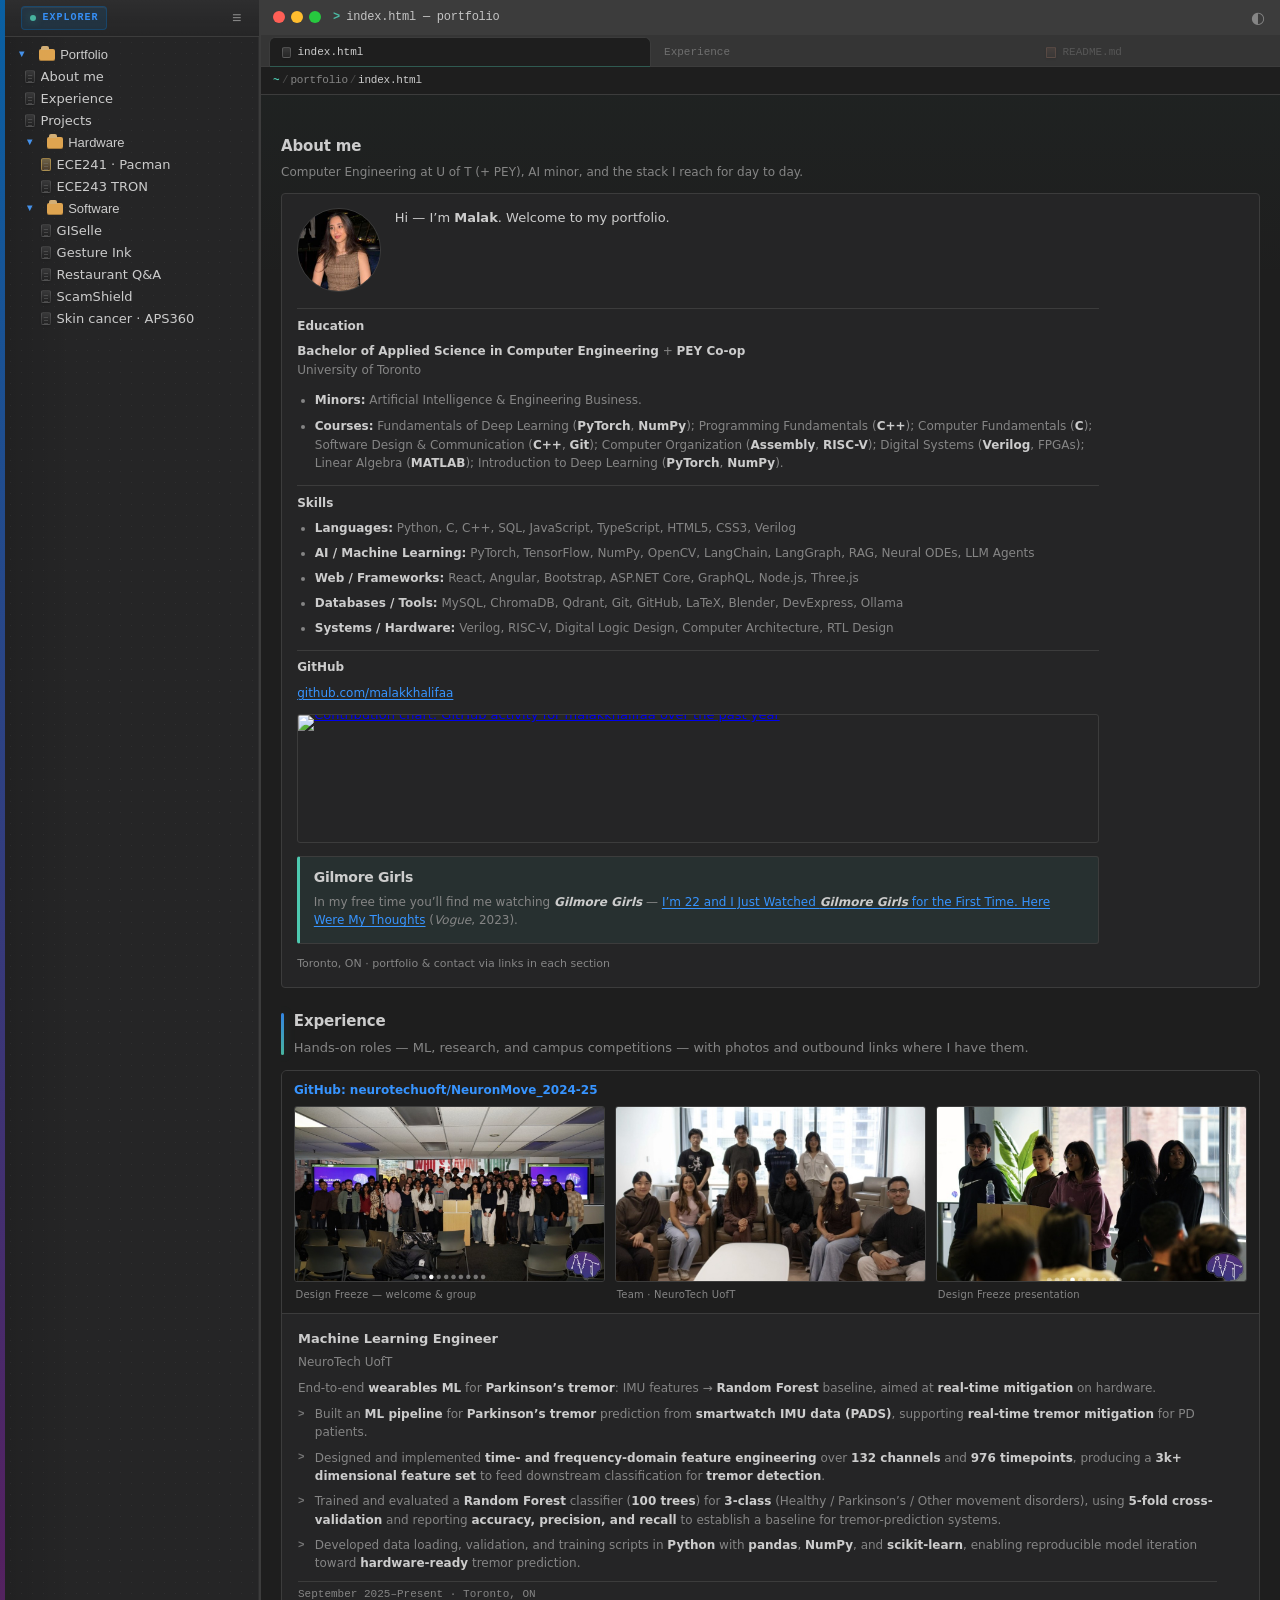
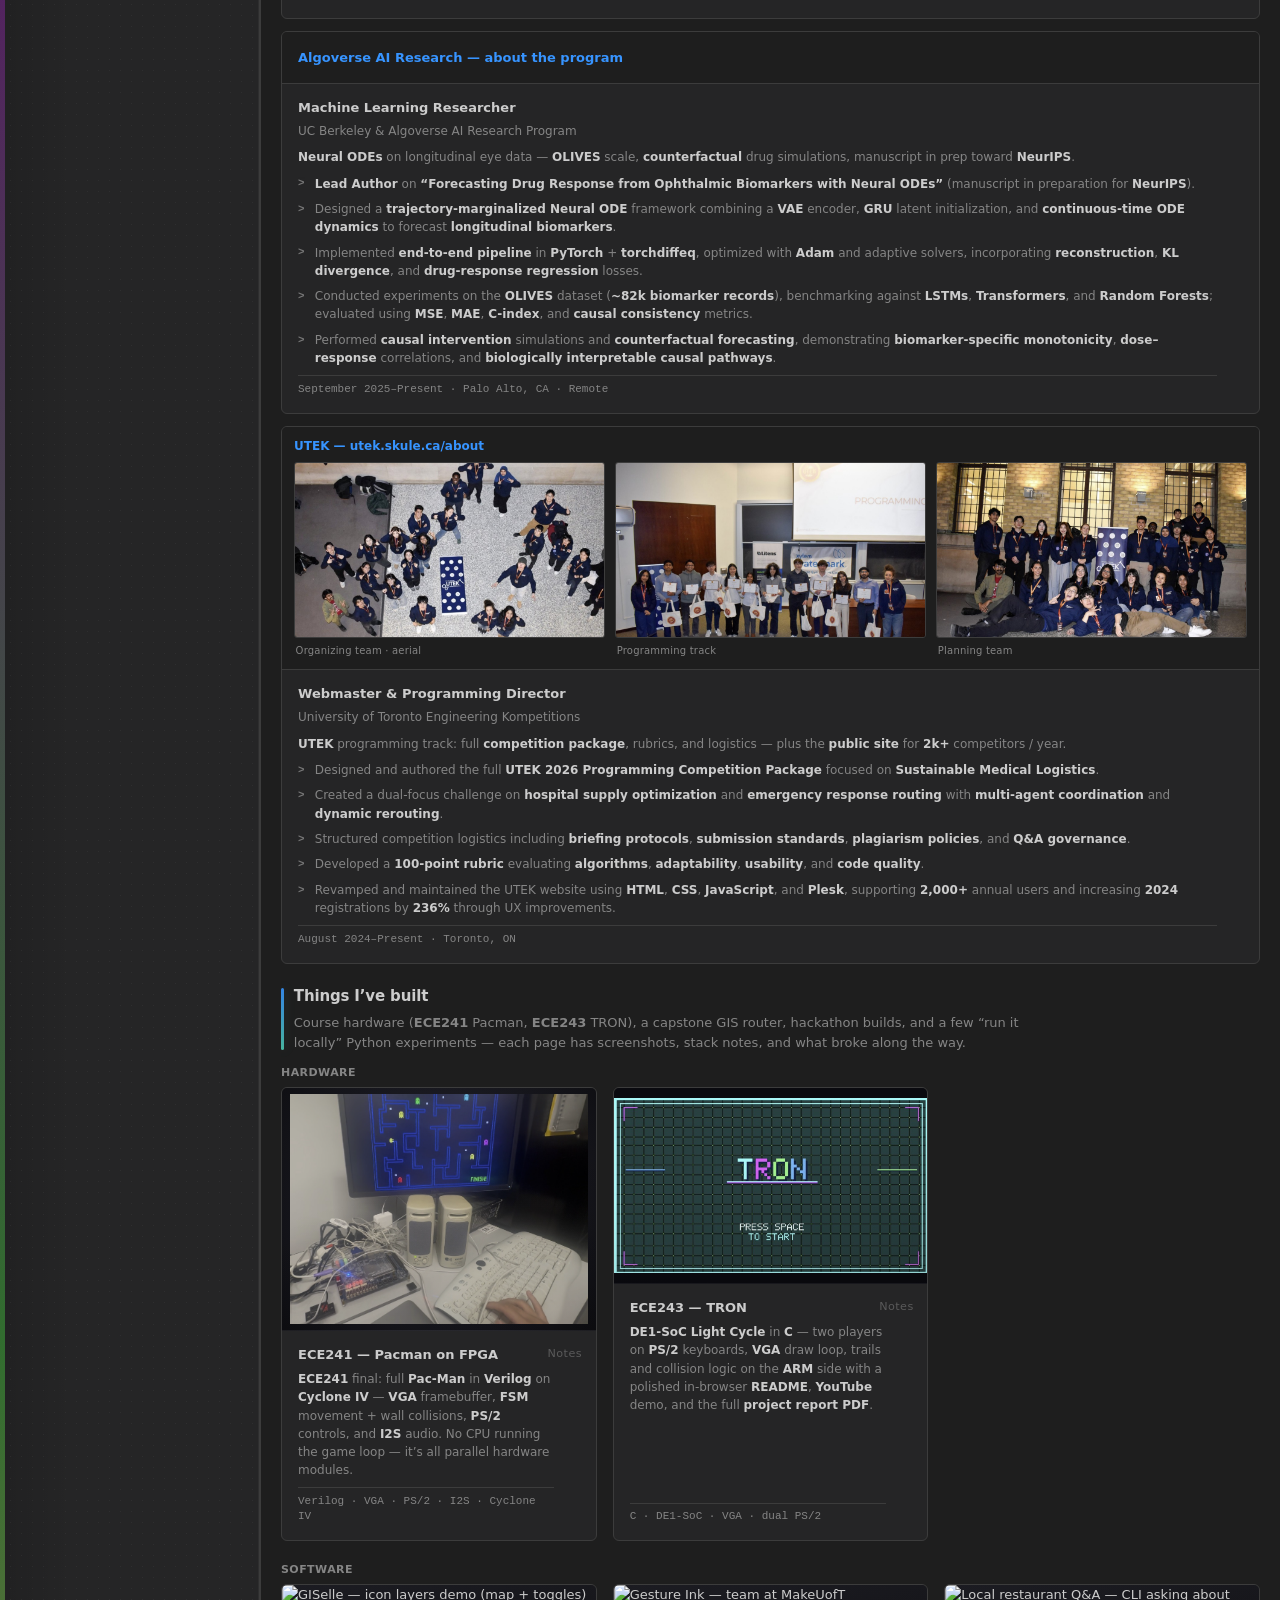
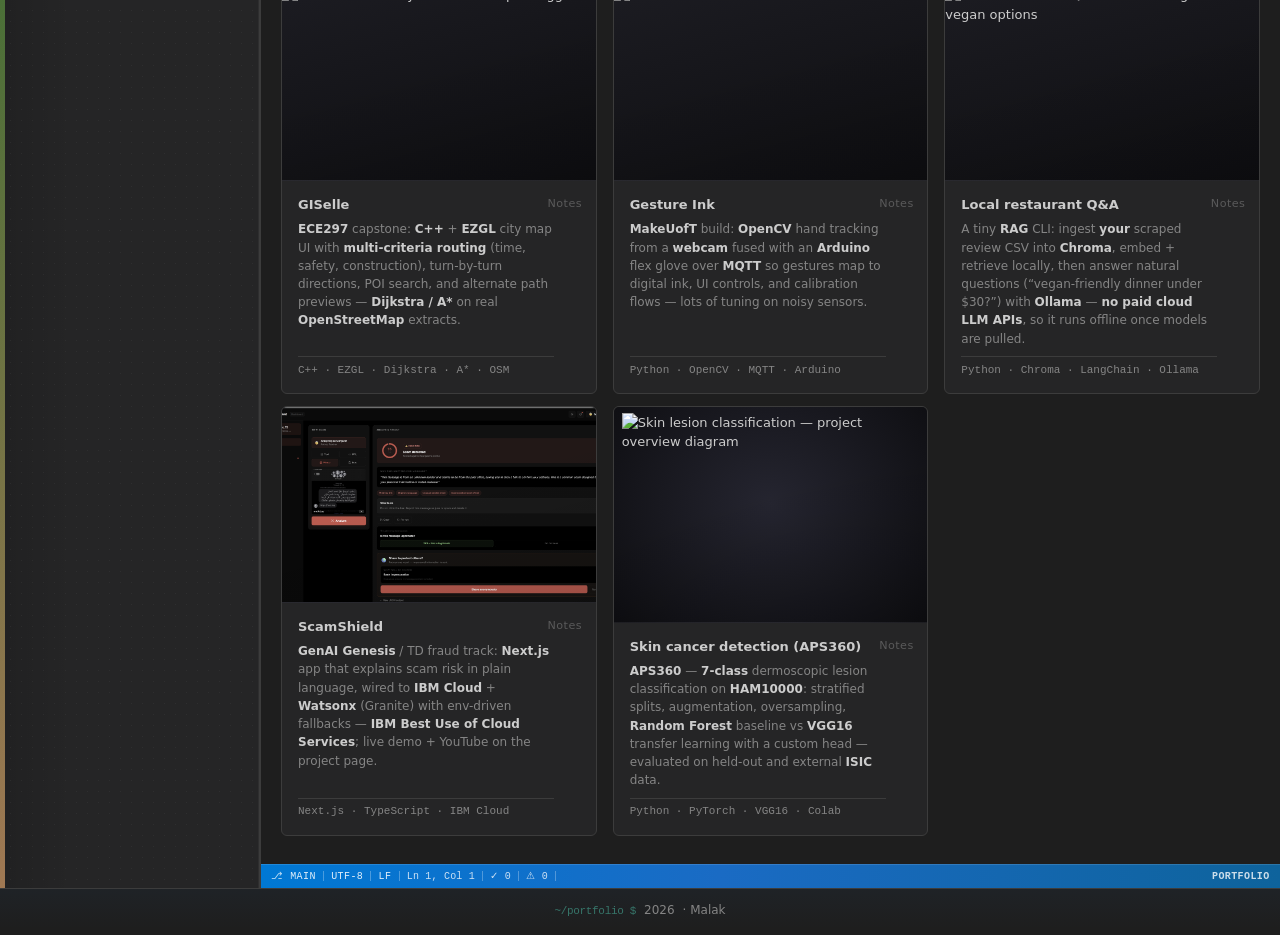
==== index.html @ 90d62680 "done" ====
<!DOCTYPE html>
<html lang="en">
<head>
  <meta charset="UTF-8" />
  <meta name="viewport" content="width=device-width, initial-scale=1.0, viewport-fit=cover" />
  <meta name="theme-color" content="#1e1e1e" media="(prefers-color-scheme: dark)" />
  <meta name="theme-color" content="#ffffff" media="(prefers-color-scheme: light)" />
  <title>Malak — Portfolio</title>
  <link rel="stylesheet" href="styles.css" />
</head>
<body>
  <canvas id="webgl-overlay" class="webgl-overlay" width="300" height="150" aria-hidden="true"></canvas>
  <div class="vscode-layout">
    <button type="button" class="vscode-scrim" id="vscode-scrim" aria-label="Close explorer" tabindex="-1"></button>
    <aside class="vscode-sidebar vscode-sidebar-cozy" aria-label="Explorer">
      <div class="vscode-sidebar-header">
        <span class="explorer-badge" title="Your file tree">
          <span class="explorer-badge-glow" aria-hidden="true"></span>
          <span class="explorer-badge-text">Explorer</span>
        </span>
        <button type="button" class="vscode-sidebar-toggle" id="sidebar-toggle" aria-label="Toggle sidebar">≡</button>
      </div>
      <nav class="vscode-tree">
        <div class="vscode-tree-root">
          <button type="button" class="vscode-tree-folder is-open" aria-expanded="true">
            <span class="vscode-tree-chevron">▼</span>
            <span class="vscode-tree-icon vscode-tree-icon-root" aria-hidden="true"></span>
            <span class="vscode-tree-label">Portfolio</span>
          </button>
          <div class="vscode-tree-children">
            <a href="#about" class="vscode-tree-item" data-section="about"><span class="vscode-tree-icon vscode-tree-icon-file" aria-hidden="true"></span><span class="vscode-tree-label">About me</span></a>
            <a href="#experience" class="vscode-tree-item" data-section="experience"><span class="vscode-tree-icon vscode-tree-icon-file" aria-hidden="true"></span><span class="vscode-tree-label">Experience</span></a>
            <a href="#projects" class="vscode-tree-item" data-section="projects"><span class="vscode-tree-icon vscode-tree-icon-file" aria-hidden="true"></span><span class="vscode-tree-label">Projects</span></a>
            <button type="button" class="vscode-tree-folder is-open" aria-expanded="true">
              <span class="vscode-tree-chevron">▼</span>
              <span class="vscode-tree-icon vscode-tree-icon-root" aria-hidden="true"></span>
              <span class="vscode-tree-label">Hardware</span>
            </button>
            <div class="vscode-tree-children">
              <a href="project-pacman-fpga.html" class="vscode-tree-item vscode-tree-item-nested"><span class="vscode-tree-icon vscode-tree-icon-file vscode-tree-icon-file--fun" aria-hidden="true"></span><span class="vscode-tree-label">ECE241 · Pacman</span></a>
              <a href="project-ece243-tron.html" class="vscode-tree-item vscode-tree-item-nested"><span class="vscode-tree-icon vscode-tree-icon-file" aria-hidden="true"></span><span class="vscode-tree-label">ECE243 TRON</span></a>
            </div>
            <button type="button" class="vscode-tree-folder is-open" aria-expanded="true">
              <span class="vscode-tree-chevron">▼</span>
              <span class="vscode-tree-icon vscode-tree-icon-root" aria-hidden="true"></span>
              <span class="vscode-tree-label">Software</span>
            </button>
            <div class="vscode-tree-children">
              <a href="project-giselle.html" class="vscode-tree-item vscode-tree-item-nested"><span class="vscode-tree-icon vscode-tree-icon-file" aria-hidden="true"></span><span class="vscode-tree-label">GISelle</span></a>
              <a href="project-gestureink.html" class="vscode-tree-item vscode-tree-item-nested"><span class="vscode-tree-icon vscode-tree-icon-file" aria-hidden="true"></span><span class="vscode-tree-label">Gesture Ink</span></a>
              <a href="project-restaurant-local-qa.html" class="vscode-tree-item vscode-tree-item-nested"><span class="vscode-tree-icon vscode-tree-icon-file" aria-hidden="true"></span><span class="vscode-tree-label">Restaurant Q&amp;A</span></a>
              <a href="project-scamshield.html" class="vscode-tree-item vscode-tree-item-nested"><span class="vscode-tree-icon vscode-tree-icon-file" aria-hidden="true"></span><span class="vscode-tree-label">ScamShield</span></a>
              <a href="project-skincancer-aps360.html" class="vscode-tree-item vscode-tree-item-nested"><span class="vscode-tree-icon vscode-tree-icon-file" aria-hidden="true"></span><span class="vscode-tree-label">Skin cancer · APS360</span></a>
            </div>
          </div>
        </div>
      </nav>
    </aside>
    <div class="vscode-main">
      <div class="terminal-window" id="terminal-window">
        <header class="term-titlebar">
          <div class="term-dots"><span class="dot close"></span><span class="dot min"></span><span class="dot max"></span></div>
          <button type="button" class="term-explorer-toggle" id="explorer-toggle-mobile" aria-label="Open Explorer">≡</button>
          <span class="term-title">index.html — portfolio</span>
          <button type="button" class="term-theme-toggle" id="theme-toggle" aria-label="Toggle theme"><span class="icon-dark">◐</span><span class="icon-light">☀</span></button>
        </header>
        <div class="term-tabs" aria-hidden="true">
          <span class="term-tab term-tab--active"><span class="term-tab-icon" aria-hidden="true"></span>index.html</span>
          <span class="term-tab term-tab--preview">Experience</span>
          <span class="term-tab term-tab--ghost"><span class="term-tab-icon term-tab-icon--md" aria-hidden="true"></span>README.md</span>
        </div>
        <nav class="term-breadcrumb" aria-label="Path" aria-hidden="true">
          <span class="term-breadcrumb-prompt" aria-hidden="true">~</span>
          <span class="term-breadcrumb-sep" aria-hidden="true">/</span>
          <span class="term-breadcrumb-part">portfolio</span>
          <span class="term-breadcrumb-sep" aria-hidden="true">/</span>
          <span class="term-breadcrumb-part term-breadcrumb-part--file">index.html</span>
        </nav>
        <main class="term-body">
          <div class="term-content term-content--projects-only">
            <section class="term-section-start about-section projects-section--solo" id="about" aria-labelledby="about-heading">
              <header class="projects-header">
                <h2 class="term-h2 term-h2-projects" id="about-heading">About me</h2>
                <p class="projects-lede">Computer Engineering at U of T (+ PEY), AI minor, and the stack I reach for day to day.</p>
              </header>
              <div class="term-output-section term-output-projects term-output-projects-bare">
                <article class="about-panel" aria-label="About Malak">
                  <div class="about-panel__body">
                    <div class="about-panel__intro">
                      <img
                        src="images/github-profile.png"
                        alt="Malak"
                        class="about-panel__photo"
                        width="128"
                        height="128"
                        loading="lazy"
                        decoding="async"
                      />
                      <p class="about-panel__lead">
                        Hi — I’m <strong>Malak</strong>. Welcome to my portfolio.
                      </p>
                    </div>

                    <div class="about-panel__block">
                      <h3 class="about-panel__heading">Education</h3>
                      <p class="about-panel__prose">
                        <strong>Bachelor of Applied Science in Computer Engineering</strong> + <strong>PEY Co-op</strong><br />
                        University of Toronto
                      </p>
                      <ul class="about-panel__list">
                        <li><strong>Minors:</strong> Artificial Intelligence &amp; Engineering Business.</li>
                        <li>
                          <strong>Courses:</strong> Fundamentals of Deep Learning (<strong>PyTorch</strong>, <strong>NumPy</strong>); Programming Fundamentals (<strong>C++</strong>); Computer Fundamentals (<strong>C</strong>); Software Design &amp; Communication (<strong>C++</strong>, <strong>Git</strong>); Computer Organization (<strong>Assembly</strong>, <strong>RISC-V</strong>); Digital Systems (<strong>Verilog</strong>, FPGAs); Linear Algebra (<strong>MATLAB</strong>); Introduction to Deep Learning (<strong>PyTorch</strong>, <strong>NumPy</strong>).
                        </li>
                      </ul>
                    </div>

                    <div class="about-panel__block">
                      <h3 class="about-panel__heading">Skills</h3>
                      <ul class="about-panel__list about-panel__list--skills">
                        <li><strong>Languages:</strong> Python, C, C++, SQL, JavaScript, TypeScript, HTML5, CSS3, Verilog</li>
                        <li><strong>AI / Machine Learning:</strong> PyTorch, TensorFlow, NumPy, OpenCV, LangChain, LangGraph, RAG, Neural ODEs, LLM Agents</li>
                        <li><strong>Web / Frameworks:</strong> React, Angular, Bootstrap, ASP.NET Core, GraphQL, Node.js, Three.js</li>
                        <li><strong>Databases / Tools:</strong> MySQL, ChromaDB, Qdrant, Git, GitHub, LaTeX, Blender, DevExpress, Ollama</li>
                        <li><strong>Systems / Hardware:</strong> Verilog, RISC-V, Digital Logic Design, Computer Architecture, RTL Design</li>
                      </ul>
                    </div>

                    <div class="about-panel__block about-panel__block--github" id="github">
                      <h3 class="about-panel__heading">GitHub</h3>
                      <p class="about-panel__prose">
                        <a
                          href="https://github.com/malakkhalifaa"
                          class="about-panel__text-link"
                          target="_blank"
                          rel="noopener noreferrer"
                          >github.com/malakkhalifaa</a>
                      </p>
                      <a
                        href="https://github.com/malakkhalifaa"
                        class="about-panel__github-chart-wrap"
                        target="_blank"
                        rel="noopener noreferrer"
                        aria-label="Open Malak’s GitHub profile (contribution chart)"
                      >
                        <img
                          src="https://ghchart.rshah.org/malakkhalifaa"
                          alt="Contribution chart: GitHub activity for malakkhalifaa over the past year"
                          class="about-panel__github-chart"
                          width="1012"
                          height="160"
                          loading="lazy"
                          decoding="async"
                        />
                      </a>
                    </div>

                    <div class="about-panel__gilmore">
                      <p class="about-panel__gilmore-title">Gilmore Girls</p>
                      <p class="about-panel__prose about-panel__prose--gilmore">
                        In my free time you’ll find me watching <cite>Gilmore Girls</cite> —
                        <a
                          href="https://www.vogue.com/article/22-and-just-watched-gilmore-girls-for-the-first-time"
                          class="about-panel__text-link about-panel__text-link--gilmore"
                          target="_blank"
                          rel="noopener noreferrer"
                          >I’m 22 and I Just Watched <cite>Gilmore Girls</cite> for the First Time. Here Were My Thoughts</a>
                        (<em>Vogue</em>, 2023).
                      </p>
                    </div>

                    <p class="about-panel__meta">Toronto, ON · portfolio &amp; contact via links in each section</p>
                  </div>
                </article>
              </div>
            </section>
            <section class="term-section-start experience-section projects-section--solo" id="experience" aria-labelledby="experience-heading">
              <header class="projects-header">
                <h2 class="term-h2 term-h2-projects" id="experience-heading">Experience</h2>
                <p class="projects-lede">Hands-on roles — ML, research, and campus competitions — with photos and outbound links where I have them.</p>
              </header>
              <div class="term-output-section term-output-projects term-output-projects-bare">
                <div class="experience-stack">
                <article class="experience-card">
                  <div class="experience-card__hero">
                    <a href="https://github.com/neurotechuoft/NeuronMove_2024-25" class="experience-media__about experience-media__about--in-hero" target="_blank" rel="noopener noreferrer">GitHub: neurotechuoft/NeuronMove_2024-25</a>
                    <div class="experience-media__grid experience-media__grid--strip">
                      <figure class="experience-media__fig">
                        <img
                          src="images/neurotech/design-freeze-welcome.png"
                          alt="NeuroTech UofT Design Freeze — group in the presentation room with welcome slides on the screens"
                          width="1600"
                          height="900"
                          loading="lazy"
                          decoding="async"
                        />
                        <figcaption>Design Freeze — welcome &amp; group</figcaption>
                      </figure>
                      <figure class="experience-media__fig">
                        <img
                          src="images/neurotech/team.png"
                          alt="NeuroTech UofT team — group photo in a bright lounge with city windows"
                          width="1200"
                          height="800"
                          loading="lazy"
                          decoding="async"
                        />
                        <figcaption>Team · NeuroTech UofT</figcaption>
                      </figure>
                      <figure class="experience-media__fig">
                        <img
                          src="images/neurotech/design-freeze.png"
                          alt="NeuroTech UofT — Design Freeze presentation at the podium"
                          width="1200"
                          height="800"
                          loading="lazy"
                          decoding="async"
                        />
                        <figcaption>Design Freeze presentation</figcaption>
                      </figure>
                    </div>
                  </div>
                  <div class="experience-card-body">
                    <h3 class="experience-card__role">Machine Learning Engineer</h3>
                    <p class="experience-card__org">NeuroTech UofT</p>
                    <p class="experience-card__gist">End-to-end <strong>wearables ML</strong> for <strong>Parkinson’s tremor</strong>: IMU features → <strong>Random Forest</strong> baseline, aimed at <strong>real-time mitigation</strong> on hardware.</p>
                  <ul class="experience-bullets">
                    <li>Built an <strong>ML pipeline</strong> for <strong>Parkinson’s tremor</strong> prediction from <strong>smartwatch IMU data (PADS)</strong>, supporting <strong>real-time tremor mitigation</strong> for PD patients.</li>
                    <li>Designed and implemented <strong>time- and frequency-domain feature engineering</strong> over <strong>132 channels</strong> and <strong>976 timepoints</strong>, producing a <strong>3k+ dimensional feature set</strong> to feed downstream classification for <strong>tremor detection</strong>.</li>
                    <li>Trained and evaluated a <strong>Random Forest</strong> classifier (<strong>100 trees</strong>) for <strong>3-class</strong> (Healthy / Parkinson’s / Other movement disorders), using <strong>5-fold cross-validation</strong> and reporting <strong>accuracy, precision, and recall</strong> to establish a baseline for tremor-prediction systems.</li>
                    <li>Developed data loading, validation, and training scripts in <strong>Python</strong> with <strong>pandas</strong>, <strong>NumPy</strong>, and <strong>scikit-learn</strong>, enabling reproducible model iteration toward <strong>hardware-ready</strong> tremor prediction.</li>
                  </ul>
                    <p class="experience-card__footnote"><span>September 2025–Present</span> · <span>Toronto, ON</span></p>
                  </div>
                </article>
                <article class="experience-card">
                  <div class="experience-card__hero experience-card__hero--link">
                    <a href="https://algoverseairesearch.org/about" class="experience-media__about experience-media__about--block" target="_blank" rel="noopener noreferrer">Algoverse AI Research — about the program</a>
                  </div>
                  <div class="experience-card-body">
                    <h3 class="experience-card__role">Machine Learning Researcher</h3>
                    <p class="experience-card__org">UC Berkeley &amp; Algoverse AI Research Program</p>
                    <p class="experience-card__gist"><strong>Neural ODEs</strong> on longitudinal eye data — <strong>OLIVES</strong> scale, <strong>counterfactual</strong> drug simulations, manuscript in prep toward <strong>NeurIPS</strong>.</p>
                  <ul class="experience-bullets">
                    <li><strong>Lead Author</strong> on <strong>“Forecasting Drug Response from Ophthalmic Biomarkers with Neural ODEs”</strong> (manuscript in preparation for <strong>NeurIPS</strong>).</li>
                    <li>Designed a <strong>trajectory-marginalized Neural ODE</strong> framework combining a <strong>VAE</strong> encoder, <strong>GRU</strong> latent initialization, and <strong>continuous-time ODE dynamics</strong> to forecast <strong>longitudinal biomarkers</strong>.</li>
                    <li>Implemented <strong>end-to-end pipeline</strong> in <strong>PyTorch</strong> + <strong>torchdiffeq</strong>, optimized with <strong>Adam</strong> and adaptive solvers, incorporating <strong>reconstruction</strong>, <strong>KL divergence</strong>, and <strong>drug-response regression</strong> losses.</li>
                    <li>Conducted experiments on the <strong>OLIVES</strong> dataset (<strong>~82k biomarker records</strong>), benchmarking against <strong>LSTMs</strong>, <strong>Transformers</strong>, and <strong>Random Forests</strong>; evaluated using <strong>MSE</strong>, <strong>MAE</strong>, <strong>C-index</strong>, and <strong>causal consistency</strong> metrics.</li>
                    <li>Performed <strong>causal intervention</strong> simulations and <strong>counterfactual forecasting</strong>, demonstrating <strong>biomarker-specific monotonicity</strong>, <strong>dose–response</strong> correlations, and <strong>biologically interpretable causal pathways</strong>.</li>
                  </ul>
                    <p class="experience-card__footnote"><span>September 2025–Present</span> · <span>Palo Alto, CA · Remote</span></p>
                  </div>
                </article>
                <article class="experience-card">
                  <div class="experience-card__hero">
                    <a href="https://utek.skule.ca/about.html" class="experience-media__about experience-media__about--in-hero" target="_blank" rel="noopener noreferrer">UTEK — utek.skule.ca/about</a>
                    <div class="experience-media__grid experience-media__grid--strip">
                      <figure class="experience-media__fig">
                        <img
                          src="images/utek/team-aerial.png"
                          alt="UTEK organizing team — bird’s-eye view around the University of Toronto UTEK Engineering Kompetitions banner"
                          width="1200"
                          height="900"
                          loading="lazy"
                          decoding="async"
                        />
                        <figcaption>Organizing team · aerial</figcaption>
                      </figure>
                      <figure class="experience-media__fig">
                        <img
                          src="images/utek/programming-awards.png"
                          alt="UTEK programming competition — participants with certificates; slide reads PROGRAMMING"
                          width="960"
                          height="540"
                          loading="lazy"
                          decoding="async"
                        />
                        <figcaption>Programming track</figcaption>
                      </figure>
                      <figure class="experience-media__fig">
                        <img
                          src="images/utek/planning-team.png"
                          alt="UTEK planning team with banner — University of Toronto Engineering Kompetitions"
                          width="960"
                          height="540"
                          loading="lazy"
                          decoding="async"
                        />
                        <figcaption>Planning team</figcaption>
                      </figure>
                    </div>
                  </div>
                  <div class="experience-card-body">
                    <h3 class="experience-card__role">Webmaster &amp; Programming Director</h3>
                    <p class="experience-card__org">University of Toronto Engineering Kompetitions</p>
                    <p class="experience-card__gist"><strong>UTEK</strong> programming track: full <strong>competition package</strong>, rubrics, and logistics — plus the <strong>public site</strong> for <strong>2k+</strong> competitors / year.</p>
                  <ul class="experience-bullets">
                    <li>Designed and authored the full <strong>UTEK 2026 Programming Competition Package</strong> focused on <strong>Sustainable Medical Logistics</strong>.</li>
                    <li>Created a dual-focus challenge on <strong>hospital supply optimization</strong> and <strong>emergency response routing</strong> with <strong>multi-agent coordination</strong> and <strong>dynamic rerouting</strong>.</li>
                    <li>Structured competition logistics including <strong>briefing protocols</strong>, <strong>submission standards</strong>, <strong>plagiarism policies</strong>, and <strong>Q&amp;A governance</strong>.</li>
                    <li>Developed a <strong>100-point rubric</strong> evaluating <strong>algorithms</strong>, <strong>adaptability</strong>, <strong>usability</strong>, and <strong>code quality</strong>.</li>
                    <li>Revamped and maintained the UTEK website using <strong>HTML</strong>, <strong>CSS</strong>, <strong>JavaScript</strong>, and <strong>Plesk</strong>, supporting <strong>2,000+</strong> annual users and increasing <strong>2024</strong> registrations by <strong>236%</strong> through UX improvements.</li>
                  </ul>
                    <p class="experience-card__footnote"><span>August 2024–Present</span> · <span>Toronto, ON</span></p>
                  </div>
                </article>
                </div>
              </div>
            </section>
            <section class="term-section-start projects-section projects-section--solo" id="projects">
              <header class="projects-header">
                <h2 class="term-h2 term-h2-projects">Things I’ve built</h2>
                <p class="projects-lede">Course hardware (<strong>ECE241</strong> Pacman, <strong>ECE243</strong> TRON), a capstone GIS router, hackathon builds, and a few “run it locally” Python experiments — each page has screenshots, stack notes, and what broke along the way.</p>
              </header>
              <div class="term-output-section term-output-projects term-output-projects-bare">
                <div class="project-category" id="hardware-projects">
                  <h3 class="project-category-title">Hardware</h3>
                  <div class="project-grid">
                    <a href="project-pacman-fpga.html" class="project-card">
                      <div class="project-card-thumb project-card-thumb--diagram">
                        <img src="images/pacman-fpga/hardware-arch.png" alt="Pacman FPGA hardware diagram preview" width="400" height="225" loading="lazy" decoding="async" />
                      </div>
                      <div class="project-card-body">
                        <strong class="project-card-title">ECE241 — Pacman on FPGA</strong>
                        <p class="project-card-desc"><strong>ECE241</strong> final: full <strong>Pac-Man</strong> in <strong>Verilog</strong> on <strong>Cyclone IV</strong> — <strong>VGA</strong> framebuffer, <strong>FSM</strong> movement + wall collisions, <strong>PS/2</strong> controls, and <strong>I2S</strong> audio. No CPU running the game loop — it’s all parallel hardware modules.</p>
                        <span class="project-card-link-hint">Notes</span>
                        <p class="project-card-meta">Verilog · VGA · PS/2 · I2S · Cyclone IV</p>
                      </div>
                    </a>
                    <a href="project-ece243-tron.html" class="project-card">
                      <div class="project-card-thumb project-card-thumb--tron-title">
                        <img
                          src="images/ece243-tron/tron-title-screen.png"
                          alt="Tron title screen — PRESS SPACE TO START"
                          width="400"
                          height="250"
                          loading="lazy"
                          decoding="async"
                        />
                      </div>
                      <div class="project-card-body">
                        <strong class="project-card-title">ECE243 — TRON</strong>
                        <p class="project-card-desc"><strong>DE1-SoC</strong> <strong>Light Cycle</strong> in <strong>C</strong> — two players on <strong>PS/2</strong> keyboards, <strong>VGA</strong> draw loop, trails and collision logic on the <strong>ARM</strong> side with a polished in-browser <strong>README</strong>, <strong>YouTube</strong> demo, and the full <strong>project report PDF</strong>.</p>
                        <span class="project-card-link-hint">Notes</span>
                        <p class="project-card-meta">C · DE1-SoC · VGA · dual PS/2</p>
                      </div>
                    </a>
                  </div>
                </div>
                <div class="project-category" id="software-projects">
                  <h3 class="project-category-title">Software</h3>
                  <div class="project-grid">
                    <a href="project-giselle.html" class="project-card">
                      <div class="project-card-thumb project-card-thumb--giselle-icons">
                        <img src="https://github.com/user-attachments/assets/657905b9-fd1b-4382-acfc-73becb07c3f2" alt="GISelle — icon layers demo (map + toggles)" width="400" height="225" loading="lazy" decoding="async" />
                      </div>
                      <div class="project-card-body">
                        <strong class="project-card-title">GISelle</strong>
                        <p class="project-card-desc"><strong>ECE297</strong> capstone: <strong>C++</strong> + <strong>EZGL</strong> city map UI with <strong>multi-criteria routing</strong> (time, safety, construction), turn-by-turn directions, POI search, and alternate path previews — <strong>Dijkstra / A*</strong> on real <strong>OpenStreetMap</strong> extracts.</p>
                        <span class="project-card-link-hint">Notes</span>
                        <p class="project-card-meta">C++ · EZGL · Dijkstra · A* · OSM</p>
                      </div>
                    </a>
                    <a href="project-gestureink.html" class="project-card">
                      <div class="project-card-thumb">
                        <img src="https://github.com/user-attachments/assets/cd8db60f-47e6-4059-8a00-c65dbf8d277c" alt="Gesture Ink — team at MakeUofT" width="400" height="225" loading="lazy" decoding="async" />
                      </div>
                      <div class="project-card-body">
                        <strong class="project-card-title">Gesture Ink</strong>
                        <p class="project-card-desc"><strong>MakeUofT</strong> build: <strong>OpenCV</strong> hand tracking from a <strong>webcam</strong> fused with an <strong>Arduino</strong> flex glove over <strong>MQTT</strong> so gestures map to digital ink, UI controls, and calibration flows — lots of tuning on noisy sensors.</p>
                        <span class="project-card-link-hint">Notes</span>
                        <p class="project-card-meta">Python · OpenCV · MQTT · Arduino</p>
                      </div>
                    </a>
                    <a href="project-restaurant-local-qa.html" class="project-card">
                      <div class="project-card-thumb">
                        <img
                          src="https://github.com/user-attachments/assets/56ee28a6-a38c-4339-b77e-2a9d2bcba898"
                          alt="Local restaurant Q&amp;A — CLI asking about vegan options"
                          width="400"
                          height="225"
                          loading="lazy"
                          decoding="async"
                        />
                      </div>
                      <div class="project-card-body">
                        <strong class="project-card-title">Local restaurant Q&amp;A</strong>
                        <p class="project-card-desc">A tiny <strong>RAG</strong> CLI: ingest <strong>your</strong> scraped review CSV into <strong>Chroma</strong>, embed + retrieve locally, then answer natural questions (“vegan-friendly dinner under $30?”) with <strong>Ollama</strong> — <strong>no paid cloud LLM APIs</strong>, so it runs offline once models are pulled.</p>
                        <span class="project-card-link-hint">Notes</span>
                        <p class="project-card-meta">Python · Chroma · LangChain · Ollama</p>
                      </div>
                    </a>
                    <a href="project-scamshield.html" class="project-card">
                      <div class="project-card-thumb">
                        <img src="images/scamshield/dashboard.png" alt="ScamShield dashboard preview" width="400" height="225" loading="lazy" decoding="async" />
                      </div>
                      <div class="project-card-body">
                        <strong class="project-card-title">ScamShield</strong>
                        <p class="project-card-desc"><strong>GenAI Genesis</strong> / TD fraud track: <strong>Next.js</strong> app that explains scam risk in plain language, wired to <strong>IBM Cloud</strong> + <strong>Watsonx</strong> (Granite) with env-driven fallbacks — <strong>IBM Best Use of Cloud Services</strong>; live demo + YouTube on the project page.</p>
                        <span class="project-card-link-hint">Notes</span>
                        <p class="project-card-meta">Next.js · TypeScript · IBM Cloud</p>
                      </div>
                    </a>
                    <a href="project-skincancer-aps360.html" class="project-card">
                      <div class="project-card-thumb project-card-thumb--diagram">
                        <img
                          src="https://github.com/user-attachments/assets/d9ad09a7-77a2-4d22-9c0b-d0c15d763226"
                          alt="Skin lesion classification — project overview diagram"
                          width="800"
                          height="450"
                          loading="lazy"
                          decoding="async"
                        />
                      </div>
                      <div class="project-card-body">
                        <strong class="project-card-title">Skin cancer detection (APS360)</strong>
                        <p class="project-card-desc"><strong>APS360</strong> — <strong>7-class</strong> dermoscopic lesion classification on <strong>HAM10000</strong>: stratified splits, augmentation, oversampling, <strong>Random Forest</strong> baseline vs <strong>VGG16</strong> transfer learning with a custom head — evaluated on held-out and external <strong>ISIC</strong> data.</p>
                        <span class="project-card-link-hint">Notes</span>
                        <p class="project-card-meta">Python · PyTorch · VGG16 · Colab</p>
                      </div>
                    </a>
                  </div>
                </div>
              </div>
            </section>
          </div>
        </main>
        <div class="term-statusbar" role="presentation">
          <span class="term-statusbar-branch" title="Branch">main</span>
          <span class="term-statusbar-sep" aria-hidden="true"></span>
          <span>UTF-8</span>
          <span class="term-statusbar-sep" aria-hidden="true"></span>
          <span>LF</span>
          <span class="term-statusbar-sep" aria-hidden="true"></span>
          <span class="term-statusbar-metric" title="Cursor">Ln 1, Col 1</span>
          <span class="term-statusbar-sep" aria-hidden="true"></span>
          <span class="term-statusbar-metric" title="Errors">✓ 0</span>
          <span class="term-statusbar-sep" aria-hidden="true"></span>
          <span class="term-statusbar-metric" title="Warnings">⚠ 0</span>
          <span class="term-statusbar-sep" aria-hidden="true"></span>
          <span class="term-statusbar-right">portfolio</span>
        </div>
      </div>
    </div>
  </div>
  <footer class="term-footer term-footer--cute"><span class="term-footer-prompt" aria-hidden="true"></span><span id="year"></span> · Malak</footer>
  <script src="webgl-bg.js" defer></script>
  <script src="script.js" defer></script>
</body>
</html>
---- styles.css ----
/* Workbench tokens — aligned with VS Code Dark+ / Light+ feel */
:root {
  --term-bg: #1e1e1e;
  --term-surface: #252526;
  --term-text: #cccccc;
  --term-muted: #858585;
  --term-prompt: #4ec9b0;
  --term-cmd: #d4d4d4;
  --term-accent: #ce9178;
  --term-link: #3794ff;
  --term-link-hover: #4aa3ff;
  --term-amber: #dcdcaa;
  --term-border: #3c3c3c;
  --term-titlebar: #3c3c3c;
  --vscode-list-hover: #2a2d2e;
  --vscode-list-active: #094771;
  --vscode-list-active-fg: #ffffff;
  --vscode-focus-border: #007fd4;
  --term-glow: rgba(78, 201, 176, 0.08);
  --cute-blush: rgba(232, 165, 152, 0.08);
  --cute-lilac: rgba(167, 139, 250, 0.06);
  --radius-sm: 3px;
  --radius-md: 4px;
  --radius-lg: 6px;
  --shadow-window: 0 8px 32px rgba(0, 0, 0, 0.36);
  --ease-out-soft: cubic-bezier(0.33, 1, 0.68, 1);
  --ease-spring: cubic-bezier(0.34, 1.25, 0.64, 1);
  --font: -apple-system, BlinkMacSystemFont, 'Segoe WPC', 'Segoe UI', system-ui, 'Ubuntu', sans-serif;
  --font-display: var(--font);
  --font-mono: 'Cascadia Code', 'SF Mono', 'Consolas', 'Courier New', monospace;
}
[data-theme="light"] {
  --term-bg: #ffffff;
  --term-surface: #f3f3f3;
  --term-text: #3b3b3b;
  --term-muted: #616161;
  --term-prompt: #098658;
  --term-cmd: #1a1a1a;
  --term-link: #006ab1;
  --term-link-hover: #005a9e;
  --term-amber: #795e26;
  --term-border: #e5e5e5;
  --term-titlebar: #dddddd;
  --vscode-list-hover: #e8e8e8;
  --vscode-list-active: #0060c0;
  --vscode-list-active-fg: #ffffff;
  --vscode-focus-border: #005fb8;
  --term-glow: rgba(9, 134, 88, 0.06);
  --cute-blush: rgba(200, 120, 140, 0.06);
  --cute-lilac: rgba(120, 90, 200, 0.04);
  --shadow-window: 0 4px 24px rgba(0, 0, 0, 0.08);
}
*, *::before, *::after { box-sizing: border-box; margin: 0; padding: 0; }
html {
  scroll-behavior: smooth;
  color-scheme: dark light;
  scrollbar-width: thin;
  scrollbar-color: var(--term-border) var(--term-surface);
}
html::-webkit-scrollbar {
  width: 10px;
  height: 10px;
}
html::-webkit-scrollbar-track {
  background: var(--term-surface);
}
html::-webkit-scrollbar-thumb {
  background: var(--term-border);
  border-radius: 5px;
  border: 2px solid var(--term-surface);
}
html::-webkit-scrollbar-thumb:hover {
  background: var(--term-muted);
}
::selection {
  background: rgba(0, 120, 212, 0.38);
  color: inherit;
}
[data-theme="light"] ::selection {
  background: rgba(0, 95, 184, 0.22);
}
body {
  font-family: var(--font);
  font-size: 13px;
  line-height: 1.5;
  color: var(--term-text);
  background: var(--term-bg);
  background-image:
    radial-gradient(ellipse 100% 80% at 50% -30%, var(--term-glow), transparent 55%),
    radial-gradient(ellipse 60% 50% at 100% 50%, rgba(55, 148, 255, 0.03), transparent 50%);
  min-height: 100vh;
  -webkit-font-smoothing: antialiased;
  transition: background 0.2s ease, color 0.2s ease;
  overflow-x: hidden;
}
/* Full-viewport WebGL wash (index only — canvas #webgl-overlay) */
.webgl-overlay {
  position: fixed;
  inset: 0;
  width: 100%;
  height: 100%;
  z-index: 1;
  pointer-events: none;
  display: block;
  opacity: 0;
  transition: opacity 1s ease;
  mix-blend-mode: screen;
}
.webgl-overlay.webgl-overlay--ready {
  opacity: var(--webgl-overlay-opacity, 0.22);
}
[data-theme="light"] .webgl-overlay.webgl-overlay--ready {
  --webgl-overlay-opacity: 0.14;
  mix-blend-mode: soft-light;
}
.webgl-overlay--unsupported {
  display: none !important;
}
body:has(#webgl-overlay) .vscode-layout,
body:has(#webgl-overlay) > .term-footer {
  position: relative;
  z-index: 2;
}

body:has(> .vscode-layout) {
  background-color: var(--term-bg);
  background-image:
    radial-gradient(ellipse 110% 75% at 50% -22%, var(--term-glow), transparent 58%),
    radial-gradient(ellipse 42% 55% at 0% 55%, rgba(86, 156, 214, 0.055), transparent 52%),
    radial-gradient(ellipse 38% 48% at 100% 88%, rgba(197, 134, 192, 0.045), transparent 50%);
}
[data-theme="light"] body:has(> .vscode-layout) {
  background-image:
    radial-gradient(ellipse 110% 75% at 50% -22%, var(--term-glow), transparent 58%),
    radial-gradient(ellipse 42% 55% at 0% 55%, rgba(0, 106, 177, 0.06), transparent 52%),
    radial-gradient(ellipse 38% 48% at 100% 88%, rgba(120, 90, 200, 0.04), transparent 50%);
}
/* Project detail pages: terminal is direct child of body (no .vscode-main), so center it */
body:has(> .terminal-window) {
  padding: 1rem;
}

/* VS Code layout */
.vscode-layout {
  display: flex;
  min-height: 100vh;
  min-height: 100dvh;
}

.vscode-sidebar {
  width: 260px;
  min-width: 200px;
  flex-shrink: 0;
  background: var(--term-surface);
  border-right: 1px solid var(--term-border);
  display: flex;
  flex-direction: column;
  transition: transform 0.2s ease, width 0.2s ease;
  position: relative;
}
.vscode-sidebar.collapsed { width: 0; min-width: 0; overflow: hidden; border-right-width: 0; }
.vscode-sidebar-header {
  display: flex;
  align-items: center;
  justify-content: space-between;
  padding: 0.35rem 0.65rem 0.4rem 1rem;
  min-height: 35px;
  border-bottom: 1px solid var(--term-border);
  background: var(--term-surface);
}
[data-theme="light"] .vscode-sidebar-header { background: var(--term-surface); }
.vscode-sidebar-title {
  font-size: 0.68rem;
  font-weight: 600;
  letter-spacing: 0.14em;
  color: var(--term-muted);
  font-family: var(--font-display);
}
.vscode-sidebar-toggle {
  width: 24px; height: 24px; border: none; background: transparent; color: var(--term-muted);
  cursor: pointer; border-radius: 4px; font-size: 1rem; display: flex; align-items: center; justify-content: center;
}
.vscode-sidebar-toggle:hover { color: var(--term-text); background: var(--vscode-list-hover); }
.vscode-tree { flex: 1; overflow-y: auto; padding: 0.4rem 0 0.75rem; outline: none; }
.vscode-tree-root { padding-left: 0; }
.vscode-tree-folder, .vscode-tree-item {
  display: flex; align-items: center; gap: 0.35rem;
  padding: 2px 8px 2px 4px;
  margin: 0 0.5rem;
  min-height: 22px;
  font-size: 13px;
  line-height: 1.35;
  color: var(--term-text);
  text-decoration: none; border: none; background: none; cursor: pointer;
  width: calc(100% - 1rem);
  text-align: left;
  transition: background 0.08s ease;
  border-radius: var(--radius-sm);
}
.vscode-tree-folder:hover, .vscode-tree-item:hover { background: var(--vscode-list-hover); }
.vscode-tree-item { transition: background 0.08s ease; }
.vscode-tree-item:hover { transform: none; }
.vscode-tree-item.active {
  background: var(--vscode-list-active);
  color: var(--vscode-list-active-fg);
  box-shadow: 0 0 0 1px rgba(0, 120, 212, 0.4), 0 6px 18px rgba(0, 0, 0, 0.22);
}
[data-theme="light"] .vscode-tree-item.active {
  box-shadow: 0 0 0 1px rgba(0, 95, 184, 0.35), 0 6px 16px rgba(0, 0, 0, 0.08);
}
.vscode-tree-item.active .vscode-tree-icon-file,
.vscode-tree-item.active .vscode-tree-icon-root {
  opacity: 0.95;
}
.vscode-tree-chevron { font-size: 0.6rem; width: 1rem; color: var(--term-muted); transition: transform 0.2s, color 0.15s ease; }
.vscode-tree-folder.is-open > .vscode-tree-chevron {
  color: color-mix(in srgb, var(--term-link) 82%, var(--term-muted));
}
.vscode-tree-folder:not(.is-open) .vscode-tree-chevron { transform: rotate(-90deg); }
.vscode-tree-folder:not(.is-open) + .vscode-tree-children { display: none; }
.vscode-tree-icon { font-size: 0.9rem; flex-shrink: 0; }
.vscode-tree-label { white-space: nowrap; overflow: hidden; text-overflow: ellipsis; }
.vscode-tree-children { padding-left: 0.5rem; margin-left: 0; border-left: none; }
.vscode-tree-item-nested { padding-left: 0.75rem; }
.vscode-main {
  flex: 1;
  min-width: 0;
  display: flex;
  flex-direction: column;
  align-items: stretch;
  padding: 0;
  overflow-x: hidden;
  background-color: var(--term-bg);
  background-image:
    radial-gradient(ellipse 72% 50% at 78% 8%, rgba(86, 156, 214, 0.055), transparent 52%),
    radial-gradient(ellipse 55% 42% at 12% 92%, rgba(78, 201, 176, 0.045), transparent 48%);
}
[data-theme="light"] .vscode-main {
  background-image:
    radial-gradient(ellipse 72% 50% at 78% 8%, rgba(0, 106, 177, 0.05), transparent 52%),
    radial-gradient(ellipse 55% 42% at 12% 92%, rgba(9, 134, 88, 0.04), transparent 48%);
}

/* Sidebar — VS Code Explorer panel */
.vscode-sidebar-cozy {
  padding-left: 5px;
  background-color: var(--term-surface);
  background-image: linear-gradient(90deg, rgba(0, 0, 0, 0.12) 0%, transparent 28%);
  border-right: 1px solid var(--term-border);
  box-shadow: inset -1px 0 0 rgba(255, 255, 255, 0.04);
}
.vscode-sidebar-cozy::before {
  content: '';
  position: absolute;
  left: 0;
  top: 0;
  bottom: 0;
  width: 5px;
  background: linear-gradient(180deg, #0078d4 0%, #68217a 38%, #388a34 72%, #d19a66 100%);
  opacity: 0.72;
  pointer-events: none;
  z-index: 1;
}
[data-theme="light"] .vscode-sidebar-cozy {
  background-image: linear-gradient(90deg, rgba(0, 0, 0, 0.03) 0%, transparent 30%);
  box-shadow: inset -1px 0 0 rgba(0, 0, 0, 0.06);
}
[data-theme="light"] .vscode-sidebar-cozy::before {
  opacity: 0.55;
}
.vscode-sidebar-cozy .vscode-sidebar-header {
  position: relative;
  z-index: 2;
  background: linear-gradient(180deg, rgba(255, 255, 255, 0.04) 0%, transparent 100%), var(--term-surface);
}
[data-theme="light"] .vscode-sidebar-cozy .vscode-sidebar-header {
  background: linear-gradient(180deg, rgba(255, 255, 255, 0.65) 0%, var(--term-surface) 100%);
}
.vscode-sidebar-cozy .vscode-tree {
  position: relative;
  z-index: 2;
  background-color: transparent;
  background-image: radial-gradient(circle at center, rgba(255, 255, 255, 0.045) 0.5px, transparent 0.5px);
  background-size: 11px 11px;
}
[data-theme="light"] .vscode-sidebar-cozy .vscode-tree {
  background-image: radial-gradient(circle at center, rgba(0, 0, 0, 0.06) 0.5px, transparent 0.5px);
}
.explorer-badge {
  position: relative;
  display: inline-flex;
  align-items: center;
  gap: 0.4rem;
  font-family: var(--font-mono);
  font-size: 10px;
  font-weight: 600;
  letter-spacing: 0.1em;
  text-transform: uppercase;
  color: var(--term-text);
  padding: 0.22rem 0.5rem 0.24rem;
  border-radius: var(--radius-md);
  background: rgba(0, 120, 212, 0.14);
  border: 1px solid rgba(0, 120, 212, 0.28);
  box-shadow: 0 1px 0 rgba(255, 255, 255, 0.06) inset;
}
[data-theme="light"] .explorer-badge {
  background: rgba(0, 106, 177, 0.1);
  border-color: rgba(0, 106, 177, 0.22);
  box-shadow: none;
}
.explorer-badge-glow {
  display: block;
  width: 6px;
  height: 6px;
  border-radius: 50%;
  background: var(--term-prompt);
  box-shadow: 0 0 10px rgba(78, 201, 176, 0.45);
  flex-shrink: 0;
  opacity: 0.85;
}
.explorer-badge-text {
  position: relative;
  z-index: 1;
  color: var(--term-link);
  opacity: 0.95;
}
.vscode-tree-icon-root {
  width: 16px;
  height: 12px;
  border-radius: 2px;
  background: #e8ab53;
  box-shadow: inset 0 -1px 0 rgba(0, 0, 0, 0.25);
  position: relative;
  flex-shrink: 0;
  opacity: 0.95;
}
.vscode-tree-icon-root::before {
  content: '';
  position: absolute;
  top: -3px;
  left: 2px;
  width: 8px;
  height: 4px;
  border-radius: 2px 2px 0 0;
  background: #dcb67a;
}
[data-theme="light"] .vscode-tree-icon-root {
  background: #dfa550;
}
.vscode-tree-icon-file {
  width: 10px;
  height: 13px;
  border-radius: 2px;
  border: 1px solid rgba(255, 255, 255, 0.12);
  background: linear-gradient(180deg, rgba(255, 255, 255, 0.1), rgba(0, 0, 0, 0.08));
  box-shadow: 0 1px 2px rgba(0, 0, 0, 0.15);
  position: relative;
  flex-shrink: 0;
}
[data-theme="light"] .vscode-tree-icon-file {
  border-color: rgba(0, 0, 0, 0.1);
  background: linear-gradient(180deg, #fff, #f0f2f5);
}
.vscode-tree-icon-file::after {
  content: '';
  position: absolute;
  top: 4px;
  left: 2px;
  right: 2px;
  height: 1px;
  background: var(--term-muted);
  opacity: 0.45;
  box-shadow: 0 3px 0 var(--term-muted), 0 6px 0 var(--term-muted);
  opacity: 0.35;
}
.vscode-tree-icon-file--fun {
  border-color: rgba(220, 180, 90, 0.55);
  background: linear-gradient(180deg, rgba(255, 220, 140, 0.35), rgba(230, 160, 70, 0.2));
}
.vscode-tree-item.active .vscode-tree-icon-file {
  border-color: rgba(255, 255, 255, 0.35);
  background: linear-gradient(180deg, rgba(255, 255, 255, 0.2), rgba(255, 255, 255, 0.08));
}
.vscode-tree-item.active .vscode-tree-icon-file::after {
  background: rgba(255, 255, 255, 0.85);
  box-shadow: 0 3px 0 rgba(255, 255, 255, 0.85), 0 6px 0 rgba(255, 255, 255, 0.85);
  opacity: 0.9;
}
.vscode-tree-icon-root,
.vscode-tree-icon-file {
  font-size: 0;
  line-height: 0;
  color: transparent;
}

/* Editor group / window — VS Code tab bar + content */
.terminal-window {
  max-width: none;
  width: 100%;
  flex: 1;
  box-sizing: border-box;
  border-radius: 0;
  margin: 0;
  overflow: hidden;
  border: none;
  border-left: 1px solid var(--term-border);
  box-shadow: none;
  display: flex;
  flex-direction: column;
  min-height: 100vh;
  transition: none;
  position: relative;
}
.terminal-window::before {
  content: '';
  pointer-events: none;
  position: absolute;
  inset: 0;
  z-index: 0;
  background:
    radial-gradient(ellipse 88% 52% at 50% -18%, rgba(78, 201, 176, 0.075), transparent 58%),
    radial-gradient(ellipse 42% 38% at 98% 2%, rgba(55, 148, 255, 0.055), transparent 62%);
  opacity: 1;
}
.term-titlebar,
.term-tabs,
.term-breadcrumb,
.term-body,
.term-statusbar {
  position: relative;
  z-index: 1;
}
body:has(> .terminal-window) .terminal-window {
  max-width: min(1100px, 100%);
  margin-left: auto;
  margin-right: auto;
  border-radius: var(--radius-md);
  border: 1px solid var(--term-border);
  box-shadow: var(--shadow-window);
  min-height: 0;
}
.term-titlebar {
  display: flex;
  align-items: center;
  gap: 0.5rem;
  padding: 0 0.5rem 0 0.75rem;
  min-height: 35px;
  background: var(--term-titlebar);
  border-bottom: 1px solid var(--term-border);
  backdrop-filter: none;
}
.term-dots { display: flex; gap: 6px; }
.term-dots .dot {
  width: 12px;
  height: 12px;
  border-radius: 50%;
  transition: transform 0.2s var(--ease-spring), filter 0.2s ease;
}
.term-dots:hover .dot { filter: brightness(1.06); }
.term-dots .dot:hover { transform: scale(1.14); cursor: default; }
.term-dots .dot.close { background: #ff5f56; }
.term-dots .dot.min { background: #ffbd2e; }
.term-dots .dot.max { background: #27c93f; }
.term-title {
  flex: 1;
  min-width: 0;
  font-size: 12px;
  font-weight: 400;
  font-family: var(--font-mono);
  letter-spacing: -0.02em;
  text-transform: none;
  color: var(--term-text);
  text-align: left;
  padding-left: 0.25rem;
  opacity: 0.95;
  white-space: nowrap;
  overflow: hidden;
  text-overflow: ellipsis;
}
.term-title::before {
  content: '>';
  color: var(--term-prompt);
  font-weight: 700;
  margin-right: 0.4rem;
  opacity: 0.95;
}
.term-explorer-toggle { display: none; width: 28px; height: 28px; border: none; border-radius: 6px; background: transparent; color: var(--term-muted); cursor: pointer; font-size: 1.1rem; align-items: center; justify-content: center; }
.term-explorer-toggle:hover { background: rgba(255,255,255,0.1); color: var(--term-text); }
.term-theme-toggle {
  width: 28px;
  height: 28px;
  border: none;
  border-radius: 6px;
  background: transparent;
  color: var(--term-muted);
  cursor: pointer;
  display: flex;
  align-items: center;
  justify-content: center;
  font-size: 1rem;
  transition: background 0.2s var(--ease-out-soft), color 0.2s ease, transform 0.25s var(--ease-spring);
}
.term-theme-toggle:hover { background: rgba(255,255,255,0.1); color: var(--term-text); transform: scale(1.06); }
.term-theme-toggle .icon-light { display: none; }
[data-theme="light"] .term-theme-toggle .icon-dark { display: none; }
[data-theme="light"] .term-theme-toggle .icon-light { display: inline; }

/* Fake editor tabs (cute VS Code chrome) */
.term-tabs {
  display: flex;
  align-items: flex-end;
  gap: 0;
  padding: 0 0.35rem 0 0.5rem;
  min-height: 32px;
  background: color-mix(in srgb, var(--term-titlebar) 88%, #000);
  border-bottom: 1px solid var(--term-border);
}
[data-theme="light"] .term-tabs {
  background: color-mix(in srgb, var(--term-titlebar) 92%, #fff);
}
.term-tab {
  display: inline-flex;
  align-items: center;
  flex: 1 1 0;
  min-width: 0;
  max-width: 38%;
  padding: 0.38rem 0.75rem 0.42rem;
  font-family: var(--font-mono);
  font-size: 11px;
  font-weight: 500;
  color: var(--term-muted);
  border: 1px solid transparent;
  border-bottom: none;
  border-radius: 6px 6px 0 0;
  margin-bottom: -1px;
  white-space: nowrap;
  overflow: hidden;
  text-overflow: ellipsis;
}
.term-tab--active {
  color: var(--term-text);
  background: var(--term-bg);
  border-color: var(--term-border);
  border-bottom-color: var(--term-bg);
  box-shadow: 0 -1px 0 rgba(78, 201, 176, 0.35) inset;
}
.term-tab--preview {
  opacity: 0.72;
}
.term-tab--ghost {
  opacity: 0.42;
  flex: 0 1 auto;
  max-width: 32%;
}
.term-tab-icon {
  flex-shrink: 0;
  width: 9px;
  height: 11px;
  margin-right: 0.4rem;
  border-radius: 2px;
  border: 1px solid rgba(255, 255, 255, 0.18);
  background: linear-gradient(180deg, rgba(255, 255, 255, 0.12), rgba(255, 255, 255, 0.04));
  box-shadow: 0 1px 2px rgba(0, 0, 0, 0.2);
}
[data-theme="light"] .term-tab-icon {
  border-color: rgba(0, 0, 0, 0.12);
  background: linear-gradient(180deg, #fff, #e8eaed);
}
.term-tab-icon--md {
  width: 10px;
  height: 11px;
  border-radius: 1px;
  border-color: rgba(206, 145, 120, 0.45);
  background: linear-gradient(180deg, rgba(206, 145, 120, 0.28), rgba(206, 145, 120, 0.08));
}
[data-theme="light"] .term-tab-icon--md {
  border-color: rgba(121, 94, 38, 0.35);
  background: linear-gradient(180deg, rgba(121, 94, 38, 0.15), rgba(121, 94, 38, 0.05));
}

/* Breadcrumb under tabs */
.term-breadcrumb {
  display: flex;
  align-items: center;
  flex-wrap: wrap;
  gap: 0.05rem 0.12rem;
  padding: 0.3rem 0.75rem 0.34rem;
  min-height: 26px;
  font-family: var(--font-mono);
  font-size: 11px;
  letter-spacing: -0.02em;
  color: var(--term-muted);
  background: var(--term-bg);
  border-bottom: 1px solid var(--term-border);
}
.term-breadcrumb-prompt {
  color: var(--term-prompt);
  font-weight: 600;
  margin-right: 0.05rem;
}
.term-breadcrumb-sep {
  opacity: 0.45;
  user-select: none;
}
.term-breadcrumb-part--file {
  color: var(--term-text);
  font-weight: 500;
}

/* Bottom status bar */
.term-statusbar {
  display: flex;
  align-items: center;
  flex-wrap: wrap;
  gap: 0.2rem 0;
  flex-shrink: 0;
  min-height: 24px;
  padding: 0.2rem 0.65rem;
  font-family: var(--font-mono);
  font-size: 10px;
  font-weight: 500;
  letter-spacing: 0.04em;
  text-transform: uppercase;
  color: rgba(255, 255, 255, 0.88);
  background: linear-gradient(90deg, #0078d4 0%, #1a6bc4 45%, #0e639c 100%);
  border-top: 1px solid rgba(255, 255, 255, 0.12);
}
[data-theme="light"] .term-statusbar {
  color: rgba(255, 255, 255, 0.95);
  background: linear-gradient(90deg, #0063b1 0%, #005a9e 50%, #004578 100%);
}
.term-statusbar-sep::before {
  content: '';
  display: inline-block;
  width: 1px;
  height: 10px;
  margin: 0 0.45rem;
  background: rgba(255, 255, 255, 0.28);
  vertical-align: middle;
}
.term-statusbar-branch::before {
  content: '⎇ ';
  opacity: 0.85;
}
.term-statusbar-right {
  margin-left: auto;
  opacity: 0.9;
  font-weight: 600;
}
.term-statusbar-metric {
  text-transform: none;
  letter-spacing: 0.02em;
  font-weight: 500;
  opacity: 0.9;
}

/* Mobile overlay when Explorer is open */
.vscode-scrim {
  position: fixed;
  inset: 0;
  z-index: 40;
  border: none;
  padding: 0;
  margin: 0;
  cursor: pointer;
  background: rgba(0, 0, 0, 0.42);
  backdrop-filter: blur(4px);
  -webkit-backdrop-filter: blur(4px);
  opacity: 0;
  visibility: hidden;
  pointer-events: none;
  transition: opacity 0.22s ease, visibility 0.22s ease;
}
.vscode-scrim.is-visible {
  opacity: 1;
  visibility: visible;
  pointer-events: auto;
}
@media (min-width: 769px) {
  .vscode-scrim {
    display: none !important;
  }
}

.term-back { font-size: 12px; color: var(--term-muted); text-decoration: none; padding: 0.25rem 0.5rem; border-radius: 4px; }
.term-back:hover { color: var(--term-link); background: rgba(255,255,255,0.08); text-decoration: none; }

.term-body {
  background: var(--term-bg);
  padding: 1rem 1.25rem 1.75rem;
  min-height: 0;
  flex: 1;
  min-width: 0;
  max-width: 100%;
  overflow-x: hidden;
  background-image: linear-gradient(180deg, rgba(78, 201, 176, 0.025) 0%, transparent 12rem);
}
[data-theme="light"] .term-body {
  background-image: linear-gradient(180deg, rgba(9, 134, 88, 0.04) 0%, transparent 11rem);
}
body:has(> .terminal-window) .term-body {
  padding: 1.35rem 1.35rem 2rem;
  min-height: 60vh;
}
.term-content { display: flex; flex-direction: column; gap: 0; min-width: 0; max-width: 100%; overflow-wrap: break-word; overflow-x: hidden; }
.term-content--projects-only {
  padding-top: 0.15rem;
}
.projects-section--solo {
  margin-top: 0;
}

/* About — header + panel match Experience / Projects cards */
.about-section.projects-section--solo {
  margin-bottom: 0;
}

/* About — plain layout (no accent bar, no card lift on hover) */
.about-section .projects-header {
  padding-left: 0;
}
.about-section .projects-header::before {
  display: none;
}
.about-section .projects-header .projects-lede {
  font-size: 12px;
  max-width: none;
}
.about-section .about-panel {
  border-radius: var(--radius-md);
  transition: border-color 0.12s ease, background 0.12s ease;
  box-shadow: none;
}
.about-section .about-panel:hover {
  transform: none;
  box-shadow: none;
  outline-color: transparent;
  background: var(--term-surface);
}
[data-theme="light"] .about-section .about-panel:hover {
  background: var(--term-surface);
  box-shadow: none;
}
.about-section .about-panel__body {
  padding: 0.85rem 0.95rem 1rem;
}
.about-section .about-panel__block {
  padding-top: 0.6rem;
  margin-bottom: 0.75rem;
}
.about-section .about-panel__block:first-of-type {
  padding-top: 0;
}
.about-section .about-panel__heading {
  text-transform: none;
  letter-spacing: 0;
  font-size: 12px;
  color: var(--term-text);
}
.about-section .about-panel__meta {
  border-top: none;
  padding-top: 0.25rem;
  margin-top: 0.5rem !important;
  font-family: var(--font);
  font-size: 11px;
}
.about-panel__gilmore {
  margin: 0.85rem 0 0;
  padding: 0.7rem 0.85rem 0.8rem;
  border: 1px solid var(--term-border);
  border-left-width: 3px;
  border-left-color: var(--term-prompt);
  border-radius: var(--radius-sm);
  background: rgba(78, 201, 176, 0.07);
}
[data-theme="light"] .about-panel__gilmore {
  background: rgba(9, 134, 88, 0.07);
}
.about-panel__gilmore-title {
  margin: 0 0 0.4rem;
  font-family: var(--font);
  font-size: 14px;
  font-weight: 700;
  letter-spacing: -0.02em;
  color: var(--term-text);
  line-height: 1.25;
}
.about-panel__prose--gilmore {
  margin: 0 !important;
  font-size: 13px;
  line-height: 1.55;
  color: var(--term-text);
}
.about-panel__prose--gilmore cite {
  font-style: italic;
  font-weight: 600;
  color: var(--term-text);
}
.about-panel__text-link--gilmore {
  font-weight: 500;
}

.about-panel__github-chart-wrap {
  display: block;
  margin-top: 0.45rem;
  border: 1px solid var(--term-border);
  border-radius: var(--radius-sm);
  overflow: hidden;
  line-height: 0;
  background: var(--term-surface);
}
.about-panel__github-chart-wrap:focus-visible {
  outline: 2px solid var(--vscode-focus-border);
  outline-offset: 2px;
}
.about-panel__github-chart {
  display: block;
  width: 100%;
  max-width: 100%;
  height: auto;
}

.about-panel {
  position: relative;
  display: flex;
  flex-direction: column;
  min-width: 0;
  overflow: hidden;
  background: var(--term-surface);
  border: 1px solid var(--term-border);
  border-radius: var(--radius-lg);
  outline: 1px solid transparent;
  outline-offset: -1px;
  transition:
    border-color 0.12s ease,
    background 0.12s ease,
    outline 0.12s ease,
    transform 0.24s var(--ease-out-soft),
    box-shadow 0.24s var(--ease-out-soft);
}
[data-theme="light"] .about-panel {
  background: var(--term-surface);
}
.about-panel:hover {
  background: var(--vscode-list-hover);
  border-color: var(--term-border);
  outline-color: var(--vscode-focus-border);
  transform: translateY(-4px);
  box-shadow:
    0 14px 36px rgba(0, 0, 0, 0.28),
    0 0 0 1px rgba(78, 201, 176, 0.14);
}
[data-theme="light"] .about-panel:hover {
  background: var(--vscode-list-hover);
  border-color: var(--term-border);
  box-shadow:
    0 12px 32px rgba(0, 0, 0, 0.1),
    0 0 0 1px rgba(9, 134, 88, 0.12);
}
.about-panel__body {
  padding: 1rem 1.15rem 1.15rem;
  max-width: min(52rem, 100%);
}
.about-panel__intro {
  display: flex;
  align-items: flex-start;
  gap: 0.85rem;
  margin: 0 0 1rem;
}
.about-panel__photo {
  flex-shrink: 0;
  width: 5.25rem;
  height: 5.25rem;
  object-fit: cover;
  border-radius: 50%;
  border: 1px solid var(--term-border);
  background: var(--vscode-editor-background, #1e1e1e);
}
[data-theme="light"] .about-panel__photo {
  background: #f3f3f3;
}
.about-panel__lead {
  font-size: 13px;
  line-height: 1.55;
  color: var(--term-text);
  margin: 0;
}
.about-panel__prose {
  font-size: 12px;
  line-height: 1.55;
  color: var(--term-muted);
  margin: 0 0 0.75rem;
}
.about-panel__body p strong,
.about-panel__list strong {
  color: var(--term-text);
  font-weight: 600;
}
.about-panel__muted {
  color: var(--term-muted);
  font-size: 11px;
  font-family: var(--font-mono);
}
.about-panel__block {
  margin: 0 0 1rem;
  padding-top: 0.85rem;
  border-top: 1px solid var(--term-border);
}
[data-theme="light"] .about-panel__block {
  border-top-color: rgba(0, 0, 0, 0.08);
}
.about-panel__block:first-of-type {
  padding-top: 0.35rem;
  border-top: none;
}
.about-panel__heading {
  font-family: var(--font);
  font-size: 11px;
  font-weight: 600;
  letter-spacing: 0.04em;
  text-transform: uppercase;
  color: var(--term-muted);
  margin: 0 0 0.5rem;
  padding: 0;
  line-height: 1.3;
}
.about-panel__list {
  margin: 0.35rem 0 0;
  padding: 0 0 0 1.1rem;
  font-size: 12px;
  line-height: 1.55;
  color: var(--term-muted);
}
.about-panel__list li {
  margin-bottom: 0.45rem;
}
.about-panel__list li:last-child {
  margin-bottom: 0;
}
.about-panel__list--skills li {
  margin-bottom: 0.4rem;
}
.about-panel__text-link {
  color: var(--term-link);
  text-decoration: underline;
  text-decoration-thickness: 1px;
  text-underline-offset: 0.18em;
  transition: color 0.15s ease;
}
.about-panel__text-link:hover {
  color: var(--term-link-hover);
}
.about-panel__prose cite {
  font-style: italic;
}
.about-panel__meta {
  margin: 0.75rem 0 0 !important;
  padding-top: 0.5rem;
  border-top: 1px solid var(--term-border);
  font-size: 11px;
  font-family: var(--font-mono);
  color: var(--term-muted);
  line-height: 1.4;
}
[data-theme="light"] .about-panel__meta {
  border-top-color: rgba(0, 0, 0, 0.08);
}

/* Hero */
.section-hero {
  margin-bottom: 1.15rem;
  padding-bottom: 1.35rem;
  border-bottom: 1px solid var(--term-border);
  position: relative;
}
.section-hero::before {
  content: '';
  display: block;
  width: min(72px, 40%);
  height: 5px;
  margin-bottom: 1rem;
  border-radius: 999px;
  background: linear-gradient(90deg, #e8a598, var(--term-prompt), var(--term-link));
  opacity: 0.9;
  box-shadow: 0 2px 12px rgba(61, 184, 154, 0.25);
}
.hero-name {
  font-family: var(--font-display);
  font-size: clamp(2rem, 5vw, 2.55rem);
  font-weight: 600;
  color: var(--term-text);
  margin: 0 0 0.35rem 0;
  letter-spacing: -0.04em;
  line-height: 1.08;
}
.hero-tagline {
  font-family: var(--font-display);
  font-size: 0.95rem;
  color: var(--term-muted);
  margin: 0;
  font-weight: 500;
  letter-spacing: 0.06em;
  text-transform: none;
  opacity: 0.92;
}

/* Cozy fireplace strip (CSS-only) */
.fireplace-strip {
  display: flex;
  flex-direction: column;
  align-items: center;
  gap: 0.35rem;
  margin: -0.25rem 0 1.15rem;
  padding: 0.65rem 0.75rem 0.5rem;
  border-radius: var(--radius-md);
  background: linear-gradient(180deg, rgba(45, 28, 22, 0.55) 0%, rgba(20, 14, 12, 0.4) 100%);
  border: 1px solid rgba(120, 70, 45, 0.35);
  box-shadow:
    inset 0 1px 0 rgba(255, 180, 120, 0.12),
    0 8px 24px rgba(255, 100, 40, 0.08);
}
[data-theme="light"] .fireplace-strip {
  background: linear-gradient(180deg, #f5ebe4 0%, #ede3db 100%);
  border-color: rgba(180, 130, 90, 0.35);
  box-shadow: inset 0 1px 0 #fff, 0 6px 20px rgba(180, 100, 50, 0.1);
}
.fireplace {
  position: relative;
  width: min(200px, 70vw);
  height: 52px;
  display: flex;
  align-items: flex-end;
  justify-content: center;
}
.fireplace-back {
  position: absolute;
  bottom: 0;
  left: 50%;
  transform: translateX(-50%);
  width: 88%;
  height: 38px;
  background: linear-gradient(180deg, #3d2a22 0%, #1f1512 100%);
  border-radius: 6px 6px 4px 4px;
  border: 1px solid rgba(80, 50, 35, 0.6);
  box-shadow: inset 0 2px 8px rgba(0, 0, 0, 0.5);
}
[data-theme="light"] .fireplace-back {
  background: linear-gradient(180deg, #8b6f5c 0%, #5c4338 100%);
}
.fireplace-logs {
  position: absolute;
  bottom: 6px;
  left: 50%;
  transform: translateX(-50%);
  display: flex;
  gap: 4px;
  z-index: 2;
}
.fireplace-logs .log {
  display: block;
  width: 28px;
  height: 8px;
  border-radius: 2px;
  background: linear-gradient(90deg, #4a3025, #2d1f18);
  box-shadow: 0 2px 0 #1a120e;
}
[data-theme="light"] .fireplace-logs .log {
  background: linear-gradient(90deg, #6b4e3d, #4a3628);
}
.fireplace-flames {
  position: absolute;
  bottom: 14px;
  left: 50%;
  transform: translateX(-50%);
  display: flex;
  align-items: flex-end;
  justify-content: center;
  gap: 2px;
  z-index: 3;
  filter: drop-shadow(0 0 8px rgba(255, 140, 60, 0.7));
}
.flame {
  display: block;
  width: 14px;
  height: 22px;
  border-radius: 50% 50% 40% 40% / 60% 60% 100% 100%;
  transform-origin: 50% 100%;
  animation: flame-dance 0.45s ease-in-out infinite alternate;
}
.flame-a {
  background: radial-gradient(ellipse 80% 100% at 50% 100%, #fff8e7 0%, #ffc107 35%, #ff6b35 70%, transparent 100%);
  animation-delay: 0s;
  height: 20px;
}
.flame-b {
  width: 18px;
  height: 28px;
  background: radial-gradient(ellipse 80% 100% at 50% 100%, #fff3c4 0%, #ff9800 40%, #e65100 75%, transparent 100%);
  animation-delay: -0.15s;
}
.flame-c {
  background: radial-gradient(ellipse 80% 100% at 50% 100%, #fff8e7 0%, #ffc107 35%, #ff6b35 70%, transparent 100%);
  animation-delay: -0.28s;
  height: 20px;
}
.fireplace-embers {
  position: absolute;
  bottom: 8px;
  left: 50%;
  transform: translateX(-50%);
  width: 70%;
  height: 16px;
  background: radial-gradient(ellipse at 50% 100%, rgba(255, 120, 50, 0.45), transparent 70%);
  z-index: 1;
  animation: ember-pulse 1.2s ease-in-out infinite;
  pointer-events: none;
}
.fireplace-label {
  font-family: var(--font-display);
  font-size: 0.68rem;
  letter-spacing: 0.06em;
  color: rgba(255, 220, 190, 0.75);
  margin: 0;
}
[data-theme="light"] .fireplace-label {
  color: var(--term-muted);
}
@keyframes flame-dance {
  0% { transform: scaleY(0.92) scaleX(1.05) translateY(1px); opacity: 0.92; filter: hue-rotate(-4deg); }
  100% { transform: scaleY(1.08) scaleX(0.95) translateY(-1px); opacity: 1; filter: hue-rotate(6deg); }
}
@keyframes ember-pulse {
  0%, 100% { opacity: 0.65; transform: translateX(-50%) scaleX(1); }
  50% { opacity: 1; transform: translateX(-50%) scaleX(1.05); }
}

.term-section-start { margin-top: 1.35rem; }
.term-h2 {
  font-family: var(--font-display);
  font-size: 0.8rem;
  font-weight: 600;
  color: var(--term-muted);
  margin-bottom: 0.5rem;
  letter-spacing: 0.04em;
  text-transform: none;
  text-decoration: none;
  border-bottom: 1px solid var(--term-border);
  padding-bottom: 0.4rem;
}
.term-output-section {
  padding: 0.65rem 0;
  margin-bottom: 0.35rem;
  background: rgba(255, 255, 255, 0.02);
  border-radius: var(--radius-sm);
  border-left: 3px solid var(--term-prompt);
  padding-left: 1rem;
  padding-right: 0;
}
.term-output-section.about-content {
  border: 1px solid var(--term-border);
  border-left: 1px solid var(--term-border);
  border-radius: var(--radius-md);
  padding: 0.65rem 1rem 0.75rem;
  background: linear-gradient(
    165deg,
    rgba(255, 255, 255, 0.06) 0%,
    rgba(232, 165, 152, 0.04) 40%,
    rgba(255, 255, 255, 0.02) 100%
  );
  box-shadow: inset 0 1px 0 rgba(255, 255, 255, 0.07);
}
[data-theme="light"] .term-output-section.about-content {
  background: linear-gradient(165deg, #fff 0%, #fafbfc 100%);
  box-shadow: inset 0 1px 0 rgba(255, 255, 255, 0.9);
}

/* About — readable, warm card */
.term-output-section.about-panel {
  padding: 1rem 1.15rem 1.05rem;
  border: 1px solid rgba(232, 165, 152, 0.22);
  background: linear-gradient(
    145deg,
    rgba(255, 255, 255, 0.07) 0%,
    rgba(232, 165, 152, 0.07) 45%,
    rgba(167, 139, 250, 0.04) 100%
  );
  box-shadow:
    inset 0 1px 0 rgba(255, 255, 255, 0.08),
    0 4px 20px rgba(61, 184, 154, 0.06);
}
[data-theme="light"] .term-output-section.about-panel {
  border-color: rgba(200, 140, 130, 0.35);
  background: linear-gradient(145deg, #fff 0%, #fff8f5 50%, #faf8ff 100%);
}

/* About / Education / Skills — shared polished surface */
.section-panel__surface {
  position: relative;
  overflow: hidden;
}
.section-panel__surface::before {
  content: '';
  position: absolute;
  top: 0;
  left: 0;
  right: 0;
  height: 3px;
  background: linear-gradient(90deg, var(--term-prompt), var(--term-link), rgba(167, 139, 250, 0.65));
  border-radius: var(--radius-md) var(--radius-md) 0 0;
  opacity: 0.9;
}
.section-panel__surface--edu::before {
  background: linear-gradient(90deg, rgba(91, 163, 232, 0.9), var(--term-prompt), rgba(232, 165, 152, 0.75));
}
.section-panel__surface--skills::before {
  background: linear-gradient(90deg, rgba(167, 139, 250, 0.75), var(--term-link), var(--term-prompt));
}
.section-panel__surface--experience::before {
  background: var(--term-prompt);
  opacity: 1;
}
.term-section-start.section-panel {
  margin-top: 1.55rem;
}
.term-section-start.section-panel#about {
  margin-top: 1.35rem;
}
.about-panel.section-panel__surface .about-lede {
  max-width: 62ch;
  font-size: 0.97rem;
  line-height: 1.7;
}

.edu-block {
  display: flex;
  flex-direction: column;
  gap: 0;
}
.edu-credentials {
  padding-bottom: 0.9rem;
  margin-bottom: 0.25rem;
  border-bottom: 1px solid rgba(255, 255, 255, 0.07);
}
[data-theme="light"] .edu-credentials {
  border-bottom-color: rgba(0, 0, 0, 0.07);
}
.edu-minors {
  margin-top: 0.35rem !important;
  margin-bottom: 0 !important;
}
.soft-mini-heading--rule {
  display: flex;
  align-items: center;
  gap: 0.65rem;
  margin-top: 0.75rem !important;
  margin-bottom: 0.45rem !important;
}
.soft-mini-heading--rule::after {
  content: '';
  flex: 1;
  min-width: 2rem;
  height: 1px;
  background: linear-gradient(90deg, var(--term-border), transparent);
  opacity: 0.85;
}
.soft-list--grid {
  margin-top: 0.35rem;
}
@media (min-width: 520px) {
  .soft-list--grid {
    display: grid;
    grid-template-columns: 1fr 1fr;
    column-gap: 1.35rem;
    row-gap: 0.2rem;
    padding-left: 1.1rem;
    align-items: start;
  }
  .soft-list--grid li {
    margin-bottom: 0.1rem;
    padding-left: 0.12rem;
  }
}

.skill-tags {
  display: flex;
  flex-wrap: wrap;
  gap: 0.38rem 0.45rem;
  margin-top: 0.2rem;
}
.skill-tag {
  display: inline-block;
  padding: 0.24rem 0.58rem;
  font-size: 0.78rem;
  line-height: 1.35;
  font-weight: 500;
  letter-spacing: 0.015em;
  border-radius: 7px;
  background: rgba(255, 255, 255, 0.06);
  border: 1px solid rgba(255, 255, 255, 0.1);
  color: var(--term-text);
  transition: border-color 0.18s ease, background 0.18s ease;
}
[data-theme="light"] .skill-tag {
  background: rgba(0, 0, 0, 0.035);
  border-color: rgba(0, 0, 0, 0.08);
}
.skill-tag:hover {
  border-color: rgba(61, 184, 154, 0.45);
  background: rgba(61, 184, 154, 0.1);
}
[data-theme="light"] .skill-tag:hover {
  background: rgba(13, 122, 95, 0.08);
  border-color: rgba(13, 122, 95, 0.28);
}
.about-prose {
  text-transform: none;
  font-size: 0.94rem;
  line-height: 1.65;
  color: var(--term-text);
}
.about-prose strong {
  font-weight: 600;
  color: var(--term-text);
}
.about-lede {
  margin: 0;
  font-weight: 400;
}
.about-lede strong {
  color: var(--term-prompt);
  font-weight: 600;
}
.term-output-section.term-output-projects {
  padding: 1.25rem 1.25rem 1.35rem;
  border-left: none;
  border: 1px solid var(--term-border);
  border-radius: var(--radius-md);
  background: rgba(255, 255, 255, 0.03);
  box-shadow: inset 0 1px 0 rgba(255, 255, 255, 0.05);
}
.term-output-section.term-output-projects-bare {
  padding: 0;
  margin-bottom: 0;
  border: none;
  border-radius: 0;
  background: transparent;
  box-shadow: none;
}
[data-theme="light"] .term-output-section.term-output-projects {
  background: rgba(0, 0, 0, 0.02);
  box-shadow: inset 0 1px 0 rgba(0, 0, 0, 0.04);
}
[data-theme="light"] .term-output-section.term-output-projects-bare {
  background: transparent;
  box-shadow: none;
}
[data-theme="light"] .term-output-section { background: rgba(0,0,0,0.03); }
.about-content { border-left-color: var(--term-prompt); }
.about-content p { margin-bottom: 0.75rem; line-height: 1.65; }
.about-content p:last-child { margin-bottom: 0; }
.about-content.soft-panel p { margin-bottom: 0.35rem; line-height: 1.5; }
.about-content.soft-panel .soft-prose > p:only-child { margin-bottom: 0; }
.about-content.soft-panel .soft-prose > ul:last-child { margin-bottom: 0; }
.about-placeholder { color: var(--term-muted); font-style: italic; }

/* Education & skills blocks */
.about-content.soft-panel {
  padding: 1rem 1.15rem 1.1rem;
}
.term-h2.term-h2-soft {
  text-transform: none;
  letter-spacing: -0.01em;
  font-size: 0.78rem;
  font-weight: 600;
  font-family: var(--font-display);
  color: var(--term-muted);
  text-decoration: none;
  border-bottom: 1px solid var(--term-border);
  padding-bottom: 0.4rem;
  margin-bottom: 0.55rem;
  display: flex;
  align-items: center;
  gap: 0.45rem;
  width: 100%;
  box-sizing: border-box;
  opacity: 1;
}
.term-h2.term-h2-soft::before {
  content: '';
  width: 6px;
  height: 6px;
  border-radius: 50%;
  background: linear-gradient(135deg, var(--term-prompt), var(--term-link));
  flex-shrink: 0;
  box-shadow: 0 0 0 2px rgba(61, 184, 154, 0.2);
}
.soft-prose {
  text-transform: none;
  font-size: 0.93rem;
  line-height: 1.52;
  color: var(--term-text);
}
.soft-prose strong { font-weight: 600; color: var(--term-text); }
.soft-lede {
  font-size: 0.96rem;
  margin-bottom: 0;
  letter-spacing: 0.01em;
}
.soft-accent {
  color: var(--term-prompt);
  font-weight: 500;
}
.soft-muted {
  color: var(--term-muted);
  font-size: 0.9rem;
}
.soft-tight { margin-bottom: 0.4rem !important; }
.soft-mini-heading {
  font-size: 0.72rem;
  text-transform: none;
  letter-spacing: 0.06em;
  color: var(--term-muted);
  margin: 0.45rem 0 0.25rem;
  font-weight: 600;
}
.soft-list {
  margin: 0.28rem 0 0;
  padding-left: 1.05rem;
  list-style: disc;
  color: var(--term-text);
}
.soft-list li {
  margin-bottom: 0.12rem;
  padding-left: 0.15rem;
  line-height: 1.42;
}
.soft-list li::marker { color: var(--term-prompt); opacity: 0.6; }
.soft-skills .soft-skill-row {
  margin-bottom: 0;
  padding: 0.7rem 0;
  border-bottom: 1px solid rgba(255, 255, 255, 0.06);
}
.soft-skills .soft-skill-row:first-child {
  padding-top: 0.15rem;
}
.soft-skills .soft-skill-row:last-child {
  border-bottom: none;
  padding-bottom: 0.2rem;
}
[data-theme="light"] .soft-skills .soft-skill-row {
  border-bottom-color: rgba(0, 0, 0, 0.06);
}
.soft-skills .soft-skill-row p {
  margin: 0;
  line-height: 1.42;
}
.soft-skills .soft-label {
  display: inline-flex;
  align-items: center;
  width: fit-content;
  max-width: 100%;
  font-size: 0.66rem;
  font-weight: 700;
  letter-spacing: 0.08em;
  text-transform: uppercase;
  color: var(--term-text);
  margin-bottom: 0;
  padding: 0.28rem 0.55rem;
  border-radius: 6px;
  background: rgba(61, 184, 154, 0.14);
  border: 1px solid rgba(61, 184, 154, 0.28);
  box-shadow: 0 1px 0 rgba(255, 255, 255, 0.06) inset;
}
[data-theme="light"] .soft-skills .soft-label {
  background: rgba(13, 122, 95, 0.1);
  border-color: rgba(13, 122, 95, 0.22);
  color: var(--term-text);
}
.soft-label {
  display: block;
  font-size: 0.7rem;
  font-weight: 600;
  letter-spacing: 0.04em;
  color: var(--term-prompt);
  opacity: 0.92;
  margin-bottom: 0.2rem;
  text-transform: none;
}

/* Legacy (project pages) */
.term-line {
  display: flex;
  flex-wrap: wrap;
  align-items: baseline;
  gap: 0.35rem;
  margin-top: 0.5rem;
  min-width: 0;
  max-width: 100%;
  font-family: var(--font-mono);
  font-size: 12px;
  line-height: 1.45;
}
.prompt { color: var(--term-prompt); font-weight: 400; flex-shrink: 0; }
.cmd { color: var(--term-cmd); opacity: 0.95; }
.term-output { margin-left: 0.5rem; padding: 0.5rem 0 0.5rem 1rem; color: var(--term-text); border-left: 2px solid var(--term-border); min-width: 0; max-width: 100%; }
.term-block { margin-bottom: 1.25rem; padding: 0.75rem 0; border-bottom: 1px solid var(--term-border); }
.term-block:last-child { border-bottom: none; }
.term-block p { margin-bottom: 0.35rem; }
.term-block ul { margin: 0.5rem 0 0 1.25rem; padding: 0; }
.muted { font-size: 0.8rem; color: var(--term-muted); }
.sub { font-size: 0.85rem; color: var(--term-muted); margin-bottom: 0.4rem; }
.small { font-size: 0.8rem; }

/* Experience — matches Projects: same header, container, card + thumb + body */
.experience-section.projects-section--solo {
  margin-bottom: 0;
}
.experience-stack {
  display: flex;
  flex-direction: column;
  gap: 0.75rem;
  margin-top: 0.2rem;
}
.experience-stack .experience-card:nth-child(1) {
  --card-accent: #4ec9b0;
  --card-accent-rgb: 78 201 176;
}
.experience-stack .experience-card:nth-child(2) {
  --card-accent: #569cd6;
  --card-accent-rgb: 86 156 214;
}
.experience-stack .experience-card:nth-child(3) {
  --card-accent: #c586c0;
  --card-accent-rgb: 197 134 192;
}
.experience-card__hero {
  width: 100%;
  flex-shrink: 0;
  padding: 0.65rem 0.75rem 0.75rem;
  background: var(--term-bg);
  border-bottom: 1px solid var(--term-border);
}
[data-theme="light"] .experience-card__hero {
  background: var(--term-bg);
  border-bottom-color: var(--term-border);
}
.experience-card__hero--link {
  display: flex;
  align-items: center;
  padding: 0.85rem 1rem;
  min-height: 3.25rem;
  background: var(--term-bg);
}
.experience-media__about--in-hero {
  display: block;
  position: relative;
  z-index: 1;
  margin: 0 0 0.45rem;
  padding: 0;
  border: none;
  border-radius: 0;
  background: none;
  box-shadow: none;
  font-family: var(--font);
  font-size: 12px;
  font-weight: 600;
  color: var(--term-link);
  text-decoration: none;
  word-break: break-word;
  transition: color 0.15s ease;
}
.experience-media__about--in-hero:hover {
  color: var(--term-link-hover);
}
.experience-media__about--in-hero:focus-visible {
  outline: 2px solid var(--vscode-focus-border);
  outline-offset: 2px;
  border-radius: var(--radius-sm);
}
.experience-media__about--block {
  position: relative;
  z-index: 1;
  display: block;
  margin: 0;
  padding: 0;
  border: none;
  background: none;
  box-shadow: none;
  font-family: var(--font);
  font-size: 13px;
  font-weight: 600;
  color: var(--term-link);
  text-decoration: none;
  transition: color 0.15s ease;
}
.experience-media__about--block:hover {
  color: var(--term-link-hover);
}
.experience-media__about--block:focus-visible {
  outline: 2px solid var(--vscode-focus-border);
  outline-offset: 2px;
  border-radius: var(--radius-sm);
}
.experience-card__hero .experience-media__about--in-hero {
  z-index: 1;
}
/* Filmstrip: three equal slots, fixed thumb height — no giant banner row */
.experience-media__grid--strip {
  display: grid;
  grid-template-columns: repeat(3, minmax(0, 1fr));
  gap: 0.5rem 0.65rem;
  margin: 0;
  align-items: start;
}
.experience-media__grid--strip .experience-media__fig {
  display: flex;
  flex-direction: column;
  gap: 0.35rem;
  margin: 0;
  padding: 0;
  overflow: visible;
  background: transparent;
  border: none;
  border-radius: 0;
  aspect-ratio: auto;
  width: 100%;
  min-width: 0;
}
.experience-media__grid--strip .experience-media__fig img {
  display: block;
  width: 100%;
  height: var(--experience-strip-h, 10.5rem);
  max-height: var(--experience-strip-h-max, 12rem);
  object-fit: cover;
  object-position: center;
  border-radius: var(--radius-sm);
  border: 1px solid var(--term-border);
  background: var(--term-surface);
  transition: border-color 0.15s ease, opacity 0.15s ease;
}
.experience-card:hover .experience-media__grid--strip .experience-media__fig img {
  border-color: color-mix(in srgb, var(--term-link) 35%, var(--term-border));
}
.experience-media__grid--strip .experience-media__fig figcaption {
  position: static;
  margin: 0;
  padding: 0 0.1rem;
  font-family: var(--font);
  font-size: 10px;
  font-weight: 500;
  letter-spacing: 0.02em;
  text-transform: none;
  line-height: 1.35;
  color: var(--term-muted);
  background: none;
  pointer-events: none;
}
@media (min-width: 900px) {
  .experience-media__grid--strip .experience-media__fig img {
    --experience-strip-h: 11rem;
    --experience-strip-h-max: 12.5rem;
  }
}
@media (max-width: 720px) {
  .experience-media__grid--strip {
    display: flex;
    flex-direction: row;
    flex-wrap: nowrap;
    gap: 0.55rem;
    overflow-x: auto;
    overflow-y: hidden;
    scroll-snap-type: x mandatory;
    -webkit-overflow-scrolling: touch;
    padding-bottom: 0.35rem;
    margin-left: -0.35rem;
    margin-right: -0.35rem;
    padding-left: 0.35rem;
    padding-right: 0.35rem;
  }
  .experience-media__grid--strip .experience-media__fig {
    flex: 0 0 min(72vw, 15rem);
    scroll-snap-align: start;
  }
  .experience-media__grid--strip .experience-media__fig img {
    height: 9.5rem;
    max-height: 10rem;
  }
}
.experience-media__grid:not(.experience-media__grid--strip) {
  display: grid;
  grid-template-columns: repeat(2, minmax(0, 1fr));
  gap: clamp(0.55rem, 2vw, 1rem);
}
.experience-media__fig--span-full {
  grid-column: 1 / -1;
}
@media (max-width: 560px) {
  .experience-media__grid:not(.experience-media__grid--strip) {
    grid-template-columns: 1fr;
  }
}
.experience-media__grid:not(.experience-media__grid--strip) .experience-media__fig {
  position: relative;
  margin: 0;
  border-radius: var(--radius-md);
  overflow: hidden;
  background: var(--term-bg);
  aspect-ratio: 16 / 10;
  width: 100%;
}
.experience-media__grid:not(.experience-media__grid--strip) .experience-media__fig--span-full {
  aspect-ratio: 2.1 / 1;
}
.experience-media__grid:not(.experience-media__grid--strip) .experience-media__fig img {
  display: block;
  width: 100%;
  height: 100%;
  object-fit: cover;
  object-position: center;
  transition: transform 0.24s var(--ease-out-soft);
}
.experience-card:hover .experience-media__grid:not(.experience-media__grid--strip) .experience-media__fig img {
  transform: scale(1.02);
}
.experience-media__grid:not(.experience-media__grid--strip) .experience-media__fig figcaption {
  position: absolute;
  left: 0;
  right: 0;
  bottom: 0;
  margin: 0;
  padding: 1.25rem 0.6rem 0.45rem;
  font-family: var(--font);
  font-size: 10px;
  font-weight: 600;
  letter-spacing: 0.08em;
  text-transform: uppercase;
  color: rgba(255, 255, 255, 0.92);
  background: linear-gradient(to top, rgba(0, 0, 0, 0.75) 0%, transparent 100%);
  line-height: 1.35;
  pointer-events: none;
}
.experience-card-body {
  position: relative;
  z-index: 1;
  min-width: 0;
  display: flex;
  flex-direction: column;
  gap: 0;
  padding: 0.95rem 2.6rem 0.95rem 1rem;
  flex: 1;
}
.experience-card__role {
  font-family: var(--font);
  font-size: 13px;
  font-weight: 600;
  color: var(--term-text);
  margin: 0 0 0.4rem;
  line-height: 1.35;
  letter-spacing: 0;
}
.experience-card__org {
  margin: 0 0 0.5rem;
  font-size: 12px;
  font-weight: 500;
  font-family: var(--font);
  color: var(--term-muted);
  line-height: 1.45;
}
.experience-card__gist {
  margin: 0 0 0.5rem;
  padding: 0;
  border: none;
  background: none;
  box-shadow: none;
  font-size: 12px;
  color: var(--term-muted);
  line-height: 1.52;
}
.experience-card__gist strong {
  color: var(--term-text);
  font-weight: 600;
}
[data-theme="light"] .experience-card__gist strong {
  color: var(--term-text);
}
.experience-bullets {
  margin: 0;
  padding: 0;
  list-style: none;
  font-family: var(--font);
}
.experience-bullets li {
  position: relative;
  padding-left: 1.05rem;
  margin-bottom: 0.45rem;
  font-size: 12px;
  line-height: 1.52;
  color: var(--term-muted);
}
.experience-bullets li:last-child {
  margin-bottom: 0;
}
.experience-bullets li::before {
  content: '>';
  position: absolute;
  left: 0;
  top: 0.06em;
  color: var(--term-muted);
  font-family: var(--font-mono);
  font-weight: 600;
  font-size: 0.68rem;
  opacity: 0.85;
}
.experience-bullets strong {
  font-weight: 600;
  color: var(--term-text);
}
.experience-card__footnote {
  margin: 0.5rem 0 0;
  padding-top: 0.35rem;
  border-top: 1px solid var(--term-border);
  font-size: 11px;
  color: var(--term-muted);
  line-height: 1.4;
  letter-spacing: 0;
  font-family: var(--font-mono);
}
[data-theme="light"] .experience-card__footnote {
  border-top-color: rgba(0, 0, 0, 0.08);
}

/* Project cards — plain list, not a glossy template */
.projects-header {
  margin-bottom: 0.75rem;
  position: relative;
  padding-left: 0.8rem;
}
.projects-header::before {
  content: '';
  position: absolute;
  left: 0;
  top: 0.2rem;
  bottom: 0.2rem;
  width: 3px;
  border-radius: 2px;
  background: linear-gradient(180deg, var(--term-link), var(--term-prompt));
  opacity: 0.88;
  box-shadow: 0 0 12px rgba(78, 201, 176, 0.2);
}
.projects-header .projects-lede {
  font-size: 13px;
  line-height: 1.55;
  color: var(--term-muted);
  margin: 0.35rem 0 0;
  max-width: 48rem;
  font-weight: 400;
  letter-spacing: 0;
}
.term-h2-projects {
  font-size: 15px;
  font-weight: 600;
  letter-spacing: -0.01em;
  text-transform: none;
  color: var(--term-text);
  border-bottom: none;
  padding-bottom: 0;
  margin-bottom: 0;
  font-family: var(--font);
}
.term-output-projects .hint { margin-bottom: 1rem; }
.project-category {
  margin-top: 1.35rem;
}
.project-category:first-child {
  margin-top: 0.65rem;
}
.project-category-title {
  font-family: var(--font);
  font-size: 11px;
  font-weight: 600;
  letter-spacing: 0.04em;
  text-transform: uppercase;
  color: var(--term-muted);
  margin: 0 0 0.45rem;
  padding: 0;
  line-height: 1.3;
}
.project-grid {
  display: grid;
  grid-template-columns: repeat(auto-fill, minmax(min(100%, 272px), 1fr));
  gap: 0.75rem 1rem;
  margin-top: 0.2rem;
}
.project-card,
.experience-card {
  position: relative;
  display: flex;
  flex-direction: column;
  min-height: 100%;
  padding: 0;
  overflow: hidden;
  background: var(--term-surface);
  border: 1px solid var(--term-border);
  text-decoration: none;
  color: var(--term-text);
  transition:
    border-color 0.12s ease,
    background 0.12s ease,
    outline 0.12s ease,
    transform 0.24s var(--ease-out-soft),
    box-shadow 0.24s var(--ease-out-soft);
  border-radius: var(--radius-lg);
  outline: 1px solid transparent;
  outline-offset: -1px;
}
.project-card-thumb {
  position: relative;
  width: 100%;
  aspect-ratio: 16 / 10;
  flex-shrink: 0;
  background: linear-gradient(165deg, #1c1c22 0%, #0e0e11 100%);
  border-bottom: 1px solid rgba(255, 255, 255, 0.06);
}
.project-card-thumb::after {
  content: '';
  position: absolute;
  inset: 0;
  pointer-events: none;
  background: linear-gradient(165deg, transparent 40%, rgba(0, 0, 0, 0.28) 100%);
  opacity: 0.55;
  transition: opacity 0.22s var(--ease-out-soft);
}
.project-card:hover .project-card-thumb::after {
  opacity: 0.22;
}
[data-theme="light"] .project-card-thumb::after {
  background: linear-gradient(165deg, transparent 42%, rgba(0, 0, 0, 0.14) 100%);
  opacity: 0.4;
}
[data-theme="light"] .project-card:hover .project-card-thumb::after {
  opacity: 0.12;
}
.project-card-thumb img {
  display: block;
  width: 100%;
  height: 100%;
  object-fit: cover;
  object-position: center;
}
.project-card-thumb--map img {
  object-position: center top;
}
.project-card-thumb--giselle-icons img {
  object-fit: cover;
  object-position: center;
}
.project-card-thumb--diagram {
  aspect-ratio: 16 / 11;
  background: radial-gradient(ellipse 70% 90% at 50% 45%, #252530, #0c0c0f);
}
.project-card-thumb--diagram img {
  object-fit: contain;
  object-position: center;
  padding: 0.35rem 0.5rem;
}
.project-card-thumb--tron-title {
  background: #0a0a0f;
}
.project-card-thumb--tron-title img {
  object-fit: contain;
  object-position: center;
  image-rendering: pixelated;
  image-rendering: crisp-edges;
}
[data-theme="light"] .project-card-thumb--tron-title {
  background: #12141a;
}
[data-theme="light"] .project-card-thumb {
  background: linear-gradient(165deg, #eceef2 0%, #dfe3ea 100%);
  border-bottom-color: rgba(0, 0, 0, 0.08);
}
[data-theme="light"] .project-card-thumb--diagram {
  background: radial-gradient(ellipse 70% 90% at 50% 45%, #f0f2f6, #e2e6ee);
}
[data-theme="light"] .project-card,
[data-theme="light"] .experience-card {
  background: var(--term-surface);
}
.project-card:hover,
.experience-card:hover {
  background: var(--vscode-list-hover);
  border-color: var(--term-border);
  text-decoration: none;
  color: var(--term-text);
  outline-color: var(--vscode-focus-border);
  transform: translateY(-4px);
  box-shadow:
    0 14px 36px rgba(0, 0, 0, 0.28),
    0 0 0 1px rgba(78, 201, 176, 0.14);
}
[data-theme="light"] .project-card:hover,
[data-theme="light"] .experience-card:hover {
  background: var(--vscode-list-hover);
  border-color: var(--term-border);
  box-shadow:
    0 12px 32px rgba(0, 0, 0, 0.1),
    0 0 0 1px rgba(9, 134, 88, 0.12);
}
.project-card-body {
  position: relative;
  z-index: 1;
  min-width: 0;
  display: flex;
  flex-direction: column;
  gap: 0;
  padding: 0.95rem 2.6rem 0.95rem 1rem;
  flex: 1;
}
.project-card-title {
  display: block;
  font-family: var(--font);
  font-size: 13px;
  font-weight: 600;
  color: var(--term-text);
  margin-bottom: 0.4rem;
  line-height: 1.35;
  letter-spacing: 0;
}
.project-card:hover .project-card-title,
.experience-card:hover .experience-card__role {
  color: var(--term-link);
}
.project-card-desc {
  font-size: 12px;
  color: var(--term-muted);
  line-height: 1.52;
  margin: 0 0 0.5rem;
  flex: 1;
}
.project-card-desc strong {
  color: var(--term-text);
  font-weight: 600;
  text-decoration: none;
}
[data-theme="light"] .project-card-desc strong {
  color: var(--term-text);
}
.project-card-link-hint {
  position: absolute;
  top: 0.95rem;
  right: 0.85rem;
  font-size: 0.7rem;
  letter-spacing: 0.04em;
  text-transform: none;
  color: var(--term-muted);
  opacity: 0.55;
}
.project-card:hover .project-card-link-hint {
  color: var(--term-link);
  opacity: 1;
}
.project-card-meta {
  margin: 0;
  padding-top: 0.35rem;
  border-top: 1px solid var(--term-border);
  font-size: 11px;
  color: var(--term-muted);
  line-height: 1.4;
  letter-spacing: 0;
  font-family: var(--font-mono);
}
[data-theme="light"] .project-card-meta {
  border-top-color: rgba(0, 0, 0, 0.08);
}
/* Legacy pill tags if used elsewhere */
.project-card-tags {
  display: flex;
  flex-wrap: wrap;
  gap: 0.4rem;
  margin-top: auto;
  padding-right: 0;
}
.project-card-tags span {
  font-size: 0.68rem;
  font-weight: 500;
  padding: 0.22rem 0.55rem;
  background: rgba(0, 0, 0, 0.2);
  color: var(--term-muted);
  border-radius: 999px;
  border: 1px solid transparent;
}
[data-theme="light"] .project-card-tags span {
  background: rgba(0, 0, 0, 0.05);
}
.project-card:hover .project-card-tags span {
  border-color: rgba(61, 184, 154, 0.25);
  color: var(--term-text);
}

.term-output .links-inline { display: flex; flex-wrap: wrap; gap: 0.5rem; margin-top: 0.5rem; }
.term-output .links-inline a { color: var(--term-link); text-decoration: none; padding: 0.3rem 0.6rem; border-radius: 4px; background: rgba(86,156,214,0.12); transition: background 0.15s ease, color 0.15s ease; }
.term-output .links-inline a:hover { background: rgba(86,156,214,0.25); color: var(--term-link-hover); text-decoration: none; }
.term-output .small.muted a { color: var(--term-muted); }
.term-output .small.muted a:hover { color: var(--term-link); }
.term-input-line { margin-top: 0.75rem; min-width: 0; max-width: 100%; flex-wrap: wrap; }
.cursor { display: inline-block; width: 8px; height: 1.1em; background: var(--term-prompt); animation: blink 1s step-end infinite; vertical-align: text-bottom; }
@keyframes blink { 50% { opacity: 0; } }
.term-footer {
  text-align: center;
  padding: 0.75rem 1rem max(1rem, env(safe-area-inset-bottom, 0px));
  font-size: 12px;
  font-family: var(--font);
  color: var(--term-muted);
  letter-spacing: 0;
  border-top: 1px solid var(--term-border);
  margin-top: 0;
  position: relative;
  background: var(--term-bg);
  background-image: linear-gradient(180deg, rgba(55, 148, 255, 0.04), transparent 2.5rem);
}
[data-theme="light"] .term-footer {
  background-image: linear-gradient(180deg, rgba(0, 106, 177, 0.05), transparent 2.25rem);
}
.term-footer::before { display: none; }
.term-footer--cute {
  display: flex;
  align-items: center;
  justify-content: center;
  flex-wrap: wrap;
  gap: 0.35rem 0.5rem;
}
.term-footer-prompt::before {
  content: '~/portfolio $ ';
  font-family: var(--font-mono);
  font-size: 11px;
  font-weight: 500;
  color: var(--term-prompt);
  opacity: 0.5;
  letter-spacing: -0.03em;
}
.term-footer a { color: var(--term-muted); transition: color 0.2s var(--ease-out-soft); }
.term-footer a:hover { color: var(--term-link); }

/* Project detail pages */
.back-link { display: inline-flex; align-items: center; gap: 0.35rem; font-size: 0.9rem; color: var(--term-muted); margin-bottom: 1rem; text-decoration: none; }
.back-link:hover { color: var(--term-link); text-decoration: underline; }
.project-detail { padding: 1.25rem 1rem; background: var(--term-surface); border-radius: var(--radius-md); border: 1px solid var(--term-border); margin-top: 0.5rem; min-width: 0; max-width: 100%; box-sizing: border-box; }
.project-detail h1 {
  font-family: var(--font);
  font-size: 1.15rem;
  font-weight: 600;
  color: var(--term-amber);
  margin-bottom: 0.5rem;
  text-decoration: underline;
  text-underline-offset: 0.2em;
  text-decoration-thickness: 1px;
}
.project-meta { font-size: 0.85rem; color: var(--term-muted); margin-bottom: 1.25rem; }
.project-body p { margin-bottom: 0.75rem; }
.project-body h2 { font-size: 1rem; color: var(--term-amber); margin: 1.5rem 0 0.5rem; text-decoration: underline; text-underline-offset: 0.2em; text-decoration-thickness: 1px; }
.project-body h2:first-child { margin-top: 0; }
.project-body ul { margin: 0.5rem 0 1rem 1.25rem; }
.project-body ol { margin: 0.5rem 0 1rem 1.25rem; padding-left: 1.5rem; }
.project-body ol li { margin-bottom: 0.35rem; }
.project-body code {
  background: var(--term-surface);
  padding: 0.1rem 0.35rem;
  border-radius: var(--radius-sm);
  font-size: 12px;
  font-family: var(--font-mono);
  border: 1px solid var(--term-border);
}
.project-body blockquote { margin: 1rem 0; padding: 0.5rem 1rem; border-left: 3px solid var(--term-prompt); color: var(--term-muted); }
.project-body { min-width: 0; max-width: 100%; }
.project-body img, .project-body .project-img {
  max-width: 100%;
  width: 100%;
  height: auto;
  border-radius: 6px;
  border: 1px solid var(--term-border);
  margin: 0.75rem 0;
  display: block;
  box-sizing: border-box;
}
.project-links { display: flex; flex-wrap: wrap; gap: 0.5rem; margin-top: 1rem; padding-top: 1rem; border-top: 1px solid var(--term-border); }
.btn-link {
  display: inline-block;
  padding: 0.28rem 0.65rem;
  background: var(--vscode-list-active);
  color: var(--vscode-list-active-fg);
  border-radius: var(--radius-sm);
  border: 1px solid transparent;
  text-decoration: none;
  font-size: 12px;
  font-family: var(--font);
  font-weight: 500;
}
.btn-link:hover {
  background: #0e639c;
  color: #fff;
  text-decoration: none;
}
[data-theme="light"] .btn-link {
  background: var(--vscode-list-active);
  color: var(--vscode-list-active-fg);
}
[data-theme="light"] .btn-link:hover {
  background: #005fb8;
  color: #fff;
}
.btn-link-secondary {
  background: transparent;
  border: 1px solid var(--term-border);
  color: var(--term-link);
}
.btn-link-secondary:hover {
  background: var(--vscode-list-hover);
  border-color: var(--vscode-focus-border);
  color: var(--term-link-hover);
}
.pdf-embed-intro--mobile {
  display: none;
}
.pdf-embed-mobile-fallback {
  display: none;
}
.pdf-embed-wrap {
  margin: 1rem 0;
  border-radius: var(--radius-md);
  overflow: hidden;
  border: 1px solid var(--term-border);
  background: var(--term-surface);
}
.pdf-embed {
  display: block;
  width: 100%;
  min-height: min(70vh, 720px);
  height: 75vh;
  max-height: 900px;
  border: 0;
}
.pdf-embed-actions {
  display: flex;
  flex-wrap: wrap;
  gap: 0.5rem;
  margin: 0.75rem 0 0;
}
/* Phones: in-frame PDFs often show page 1 only — hide iframe, push native viewer */
@media (max-width: 768px) {
  .pdf-embed-intro--desktop {
    display: none;
  }
  .pdf-embed-intro--mobile {
    display: block;
  }
  .pdf-embed-wrap .pdf-embed--desktop-only {
    display: none !important;
  }
  .pdf-embed-mobile-fallback {
    display: block;
    padding: 1rem 1rem 1.1rem;
    border: none;
    background: var(--term-surface);
  }
  .pdf-embed-mobile-note {
    margin: 0 0 0.85rem;
    font-size: 13px;
    line-height: 1.45;
    color: var(--term-muted);
  }
  .pdf-embed-mobile-actions {
    display: flex;
    flex-direction: column;
    gap: 0.5rem;
    align-items: stretch;
  }
  .pdf-embed-mobile-actions .btn-link,
  .pdf-embed-mobile-actions .btn-link-secondary {
    text-align: center;
    width: 100%;
    box-sizing: border-box;
  }
  .pdf-embed-actions--desktop-only {
    display: none;
  }
}
.project-detail-long > .project-figure--tron-hero {
  max-width: min(520px, 100%);
  margin: 0.5rem auto 1.25rem;
}
.project-detail-long .project-body h3 { font-size: 0.95rem; margin: 1rem 0 0.4rem; }
.project-detail-long .project-body h4 { font-size: 0.9rem; margin: 0.75rem 0 0.35rem; }
.project-detail-long .project-body figure { margin: 1rem 0; max-width: 100%; min-width: 0; }
.project-detail-long .project-body figcaption, .project-body .img-caption { font-size: 0.8rem; color: var(--term-muted); margin-top: 0.25rem; }
.project-body .img-caption a { color: var(--term-link); text-decoration: none; }
.project-body .img-caption a:hover { color: var(--term-link-hover); text-decoration: underline; }
.project-body .project-demo-link {
  display: flex;
  flex-wrap: wrap;
  gap: 0.5rem;
  align-items: center;
  margin: 0.5rem 0 1rem;
}
.project-body pre {
  margin: 0.5rem 0 1rem;
  padding: 0.75rem 0.9rem;
  background: var(--term-surface);
  border: 1px solid var(--term-border);
  border-radius: var(--radius-md);
  font-size: 12px;
  line-height: 1.5;
  overflow-x: auto;
  font-family: var(--font-mono);
}
.project-body pre code { background: none; padding: 0; font-size: inherit; font-family: inherit; border: none; }
.project-body table.project-table {
  width: 100%;
  border-collapse: collapse;
  font-size: 0.88rem;
  margin: 0.5rem 0 1.25rem;
}
.project-body table.project-table th,
.project-body table.project-table td {
  border: 1px solid var(--term-border);
  padding: 0.45rem 0.65rem;
  text-align: left;
  vertical-align: top;
}
.project-body table.project-table th { background: rgba(255,255,255,0.04); color: var(--term-text); font-weight: 600; }
[data-theme="light"] .project-body table.project-table th { background: rgba(0,0,0,0.04); }

/* Image loading: reserve space + skeleton; full width on mobile / narrow devtools */
.project-figure .project-img-wrap,
.project-detail-long .project-img-wrap {
  display: block;
  position: relative;
  overflow: hidden;
  border-radius: 8px;
  background: var(--term-surface);
  border: 1px solid var(--term-border);
  min-height: 200px;
  width: 100%;
  max-width: 100%;
  min-width: 0;
  aspect-ratio: 16 / 9;
  box-sizing: border-box;
}
.project-detail-long .project-img-wrap::before {
  content: '';
  position: absolute;
  inset: 0;
  z-index: 2;
  background: linear-gradient(90deg, var(--term-surface) 0%, var(--term-border) 50%, var(--term-surface) 100%);
  background-size: 200% 100%;
  animation: img-skeleton 1.2s ease-in-out infinite;
  opacity: 0.55;
  pointer-events: none;
}
.project-detail-long .project-img-wrap.loaded::before {
  display: none;
}
.project-img-team-wrap { aspect-ratio: 3 / 2; width: 100%; max-width: min(480px, 100%); }
.project-detail-long .project-img-wrap--portrait-4-5:not(.loaded) {
  aspect-ratio: 819 / 1024;
}
.project-detail-long .project-img-wrap--tron-setup-external:not(.loaded) {
  aspect-ratio: 1024 / 743;
}
.project-detail-long .project-img-wrap--tron-dual-ps2:not(.loaded) {
  aspect-ratio: 1024 / 761;
}

/* TRON: keep hero / bench shots readable without dominating the page */
.project-detail-long .project-figure--tron-full-compact .project-img-wrap.loaded {
  display: flex;
  align-items: center;
  justify-content: center;
  min-height: 0;
}
.project-detail-long .setup-photo-stack {
  position: relative;
  display: inline-block;
  max-width: 100%;
  vertical-align: top;
  line-height: 0;
}
.project-detail-long .setup-photo-stack .project-img {
  display: block;
  width: auto;
  max-width: 100%;
  height: auto;
}
.project-detail-long .project-figure--tron-full-compact .project-img-wrap.loaded .setup-photo-stack .project-img {
  width: auto;
  max-width: 100%;
  max-height: min(380px, 52vh);
  height: auto;
  margin: 0;
}
.setup-annotate {
  position: absolute;
  inset: 0;
  pointer-events: none;
  z-index: 2;
}
.setup-annotate__tag {
  position: absolute;
  font-family: var(--font);
  font-size: 10px;
  font-weight: 600;
  letter-spacing: 0.05em;
  text-transform: uppercase;
  padding: 0.22rem 0.5rem;
  border-radius: var(--radius-sm);
  background: rgba(30, 30, 30, 0.82);
  color: #e8e8e8;
  border: 1px solid rgba(255, 255, 255, 0.14);
  box-shadow: 0 1px 6px rgba(0, 0, 0, 0.4);
  line-height: 1.2;
  white-space: nowrap;
}
[data-theme="light"] .setup-annotate__tag {
  background: rgba(255, 255, 255, 0.92);
  color: #2d2d2d;
  border-color: rgba(0, 0, 0, 0.12);
  box-shadow: 0 1px 4px rgba(0, 0, 0, 0.12);
}
/* Approximate positions on 1024×743 reference frame */
.setup-annotate__tag--keyboard {
  left: 5%;
  bottom: 7%;
  top: auto;
}
.setup-annotate__tag--mouse {
  right: 22%;
  top: 50%;
  left: auto;
  bottom: auto;
}
.setup-annotate__tag--audio {
  right: 5%;
  top: 8%;
  left: auto;
  bottom: auto;
}
@media (max-width: 480px) {
  .setup-annotate__tag {
    font-size: 9px;
    padding: 0.18rem 0.4rem;
  }
}
.project-figure-split {
  display: grid;
  grid-template-columns: repeat(2, minmax(0, 1fr));
  gap: 0.65rem 0.85rem;
  max-width: 820px;
  margin: 0.35rem auto 0.75rem;
  align-items: start;
}
.project-figure-split .project-figure--split {
  margin: 0;
  min-width: 0;
}
.project-figure-split .project-figure--split .img-caption {
  margin-top: 0.35rem;
  font-size: 11px;
  line-height: 1.35;
}
.project-detail-long .project-figure-split .project-img-wrap.loaded {
  display: flex;
  align-items: center;
  justify-content: center;
  min-height: 0;
  aspect-ratio: auto;
}
.project-detail-long .project-figure-split .project-img-wrap .project-img {
  width: auto;
  max-width: 100%;
  max-height: min(280px, 38vw);
  height: auto;
  margin: 0 auto;
  object-fit: contain;
}
@media (max-width: 640px) {
  .project-figure-split {
    grid-template-columns: 1fr;
    max-width: 100%;
  }
  .project-detail-long .project-figure-split .project-img-wrap .project-img {
    max-height: min(320px, 70vw);
  }
}
.project-detail-long .project-img-wrap.loaded {
  aspect-ratio: auto;
  min-height: 0;
}
.project-detail-long .project-img-team-wrap.loaded {
  max-width: min(480px, 100%);
}
@keyframes img-skeleton {
  0% { background-position: 200% 0; }
  100% { background-position: -200% 0; }
}
.project-detail-long .project-img-wrap .project-img {
  position: relative;
  z-index: 1;
  width: 100%;
  max-width: 100%;
  height: auto;
  display: block;
  margin: 0;
  border: none;
  border-radius: 0;
  opacity: 1;
  object-fit: contain;
  object-position: center top;
}
.project-detail-long .project-img-wrap.img-load-error {
  border-style: dashed;
  border-color: var(--term-border);
  min-height: 140px;
}
.project-detail-long .project-img-wrap.img-load-error .project-img {
  opacity: 0;
  pointer-events: none;
}
.project-detail-long .project-img-wrap.img-load-error::after {
  content: "image failed to load";
  position: absolute;
  inset: 0;
  z-index: 3;
  display: flex;
  align-items: center;
  justify-content: center;
  padding: 1rem;
  text-align: center;
  font-size: 0.78rem;
  color: var(--term-muted);
  line-height: 1.45;
  background: rgba(0, 0, 0, 0.35);
}
[data-theme="light"] .project-detail-long .project-img-wrap.img-load-error::after {
  background: rgba(255, 255, 255, 0.85);
}
.project-detail-long .project-img-wrap a .project-img { display: block; }

/* Responsive — phones + notches (iOS safe areas) */
@media (max-width: 768px) {
  body:has(> .vscode-layout) {
    padding-left: max(0.35rem, env(safe-area-inset-left, 0px));
    padding-right: max(0.35rem, env(safe-area-inset-right, 0px));
  }
  .vscode-layout {
    min-height: 100dvh;
    min-height: 100svh;
  }
  .vscode-main {
    min-width: 0;
    min-height: 0;
    flex: 1;
    display: flex;
    flex-direction: column;
  }
  .vscode-sidebar {
    position: fixed;
    left: env(safe-area-inset-left, 0px);
    top: env(safe-area-inset-top, 0px);
    bottom: env(safe-area-inset-bottom, 0px);
    z-index: 50;
    width: min(280px, calc(100vw - 2.5rem));
    min-width: 0;
    max-width: 280px;
    box-shadow: 4px 0 32px rgba(0, 0, 0, 0.35);
    transform: translateX(-100%);
    transition: transform 0.28s var(--ease-out-soft);
  }
  .vscode-sidebar.open {
    transform: translateX(0);
  }
  .vscode-sidebar.collapsed {
    width: min(280px, calc(100vw - 2.5rem));
    max-width: 280px;
    transform: translateX(-100%);
  }
  .vscode-sidebar.collapsed.open {
    transform: translateX(0);
  }
  .term-explorer-toggle {
    display: flex !important;
    min-width: 44px;
    min-height: 44px;
    width: 44px;
    height: 44px;
    margin-left: -0.25rem;
  }
  .term-theme-toggle {
    min-width: 44px;
    min-height: 44px;
    width: 44px;
    height: 44px;
  }
  .term-titlebar {
    padding-top: max(0.35rem, env(safe-area-inset-top, 0px));
    padding-right: max(0.35rem, env(safe-area-inset-right, 0px));
    min-height: 44px;
  }
  .terminal-window {
    min-height: 0;
    flex: 1;
    border-radius: 0;
    border-left: none;
  }
  .term-tabs {
    padding-left: max(0.35rem, env(safe-area-inset-left, 0px));
  }
  .term-breadcrumb {
    padding-left: max(0.75rem, env(safe-area-inset-left, 0px));
    padding-right: max(0.35rem, env(safe-area-inset-right, 0px));
  }
  .term-statusbar {
    padding-bottom: max(0.25rem, env(safe-area-inset-bottom, 0px));
    padding-left: max(0.65rem, env(safe-area-inset-left, 0px));
    padding-right: max(0.65rem, env(safe-area-inset-right, 0px));
  }
}
@media (max-width: 640px) {
  body:has(> .vscode-layout) {
    padding-left: max(0.45rem, env(safe-area-inset-left, 0px));
    padding-right: max(0.45rem, env(safe-area-inset-right, 0px));
    padding-bottom: max(0.35rem, env(safe-area-inset-bottom, 0px));
  }
  body:has(> .terminal-window) {
    padding: 0.5rem;
    padding-left: max(0.5rem, env(safe-area-inset-left, 0px));
    padding-right: max(0.5rem, env(safe-area-inset-right, 0px));
  }
  .vscode-main {
    padding: 0;
  }
  .terminal-window {
    margin: 0;
    border-radius: 12px;
    overflow: hidden;
    box-shadow: 0 8px 40px rgba(0, 0, 0, 0.35);
  }
  [data-theme="light"] .terminal-window {
    box-shadow: 0 8px 32px rgba(0, 0, 0, 0.1);
  }
  .term-body {
    padding: 0.85rem max(0.75rem, env(safe-area-inset-left, 0px)) 1rem max(0.75rem, env(safe-area-inset-right, 0px));
  }
  .project-detail {
    padding: 1rem 0.75rem;
  }
  .project-detail-long .project-img-wrap {
    min-height: 120px;
    border-radius: 6px;
  }
  .term-output {
    padding-left: 0.75rem;
    margin-left: 0.25rem;
  }
  .term-title {
    font-size: 11px;
    text-align: left;
  }
  .typing-text {
    font-size: 0.95em;
  }
  .prompt {
    font-size: 0.9em;
  }
  .vscode-sidebar-header {
    padding-top: max(0.2rem, env(safe-area-inset-top, 0px));
    padding-left: max(0.65rem, env(safe-area-inset-left, 0px));
  }
  .vscode-sidebar-toggle {
    min-width: 44px;
    min-height: 44px;
  }
}
@media (max-width: 380px) {
  .terminal-window {
    border-radius: 10px;
  }
  .term-body {
    padding: 0.65rem max(0.55rem, env(safe-area-inset-left, 0px)) 0.85rem max(0.55rem, env(safe-area-inset-right, 0px));
  }
  .term-output-section {
    padding: 0.75rem 0.5rem 1rem;
  }
  .term-output-section.term-output-projects:not(.term-output-projects-bare) {
    padding: 1rem;
  }
}

@media (prefers-reduced-motion: reduce) {
  .project-card,
  .experience-card,
  .about-panel,
  .vscode-tree-item,
  .term-theme-toggle,
  .terminal-window,
  .term-dots .dot {
    transition: none !important;
  }
  .project-card .project-card-thumb::after {
    transition: none !important;
  }
  .experience-media__fig img {
    transition: none !important;
  }
  .project-card:hover,
  .experience-card:hover,
  .about-panel:hover {
    transform: none;
    box-shadow: none;
  }
  .experience-card:hover .experience-media__fig img {
    transform: none;
  }
  .vscode-tree-item:hover {
    transform: none;
  }
  .term-theme-toggle:hover {
    transform: none;
  }
  .term-dots .dot:hover {
    transform: none;
  }
  .flame,
  .fireplace-embers {
    animation: none !important;
  }
  .webgl-overlay.webgl-overlay--ready {
    --webgl-overlay-opacity: 0.1;
  }
  [data-theme="light"] .webgl-overlay.webgl-overlay--ready {
    --webgl-overlay-opacity: 0.06;
  }
}
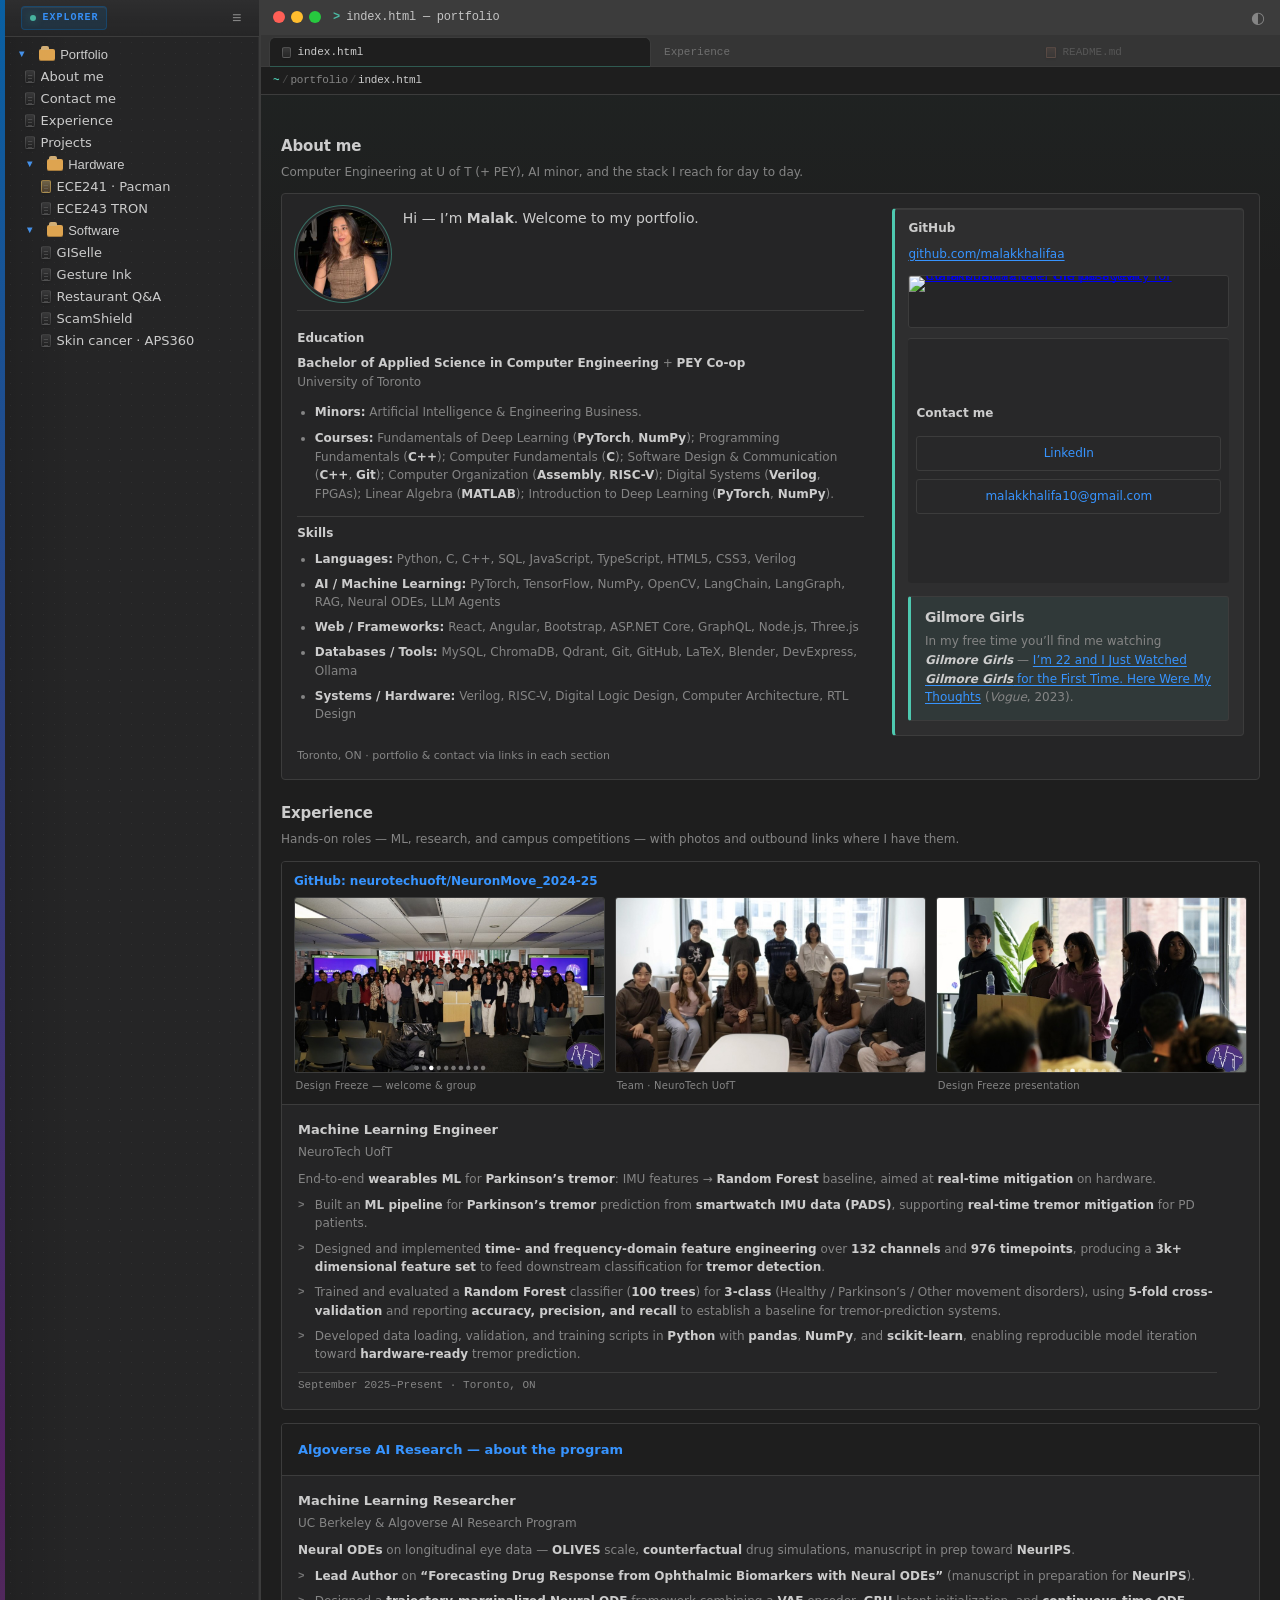
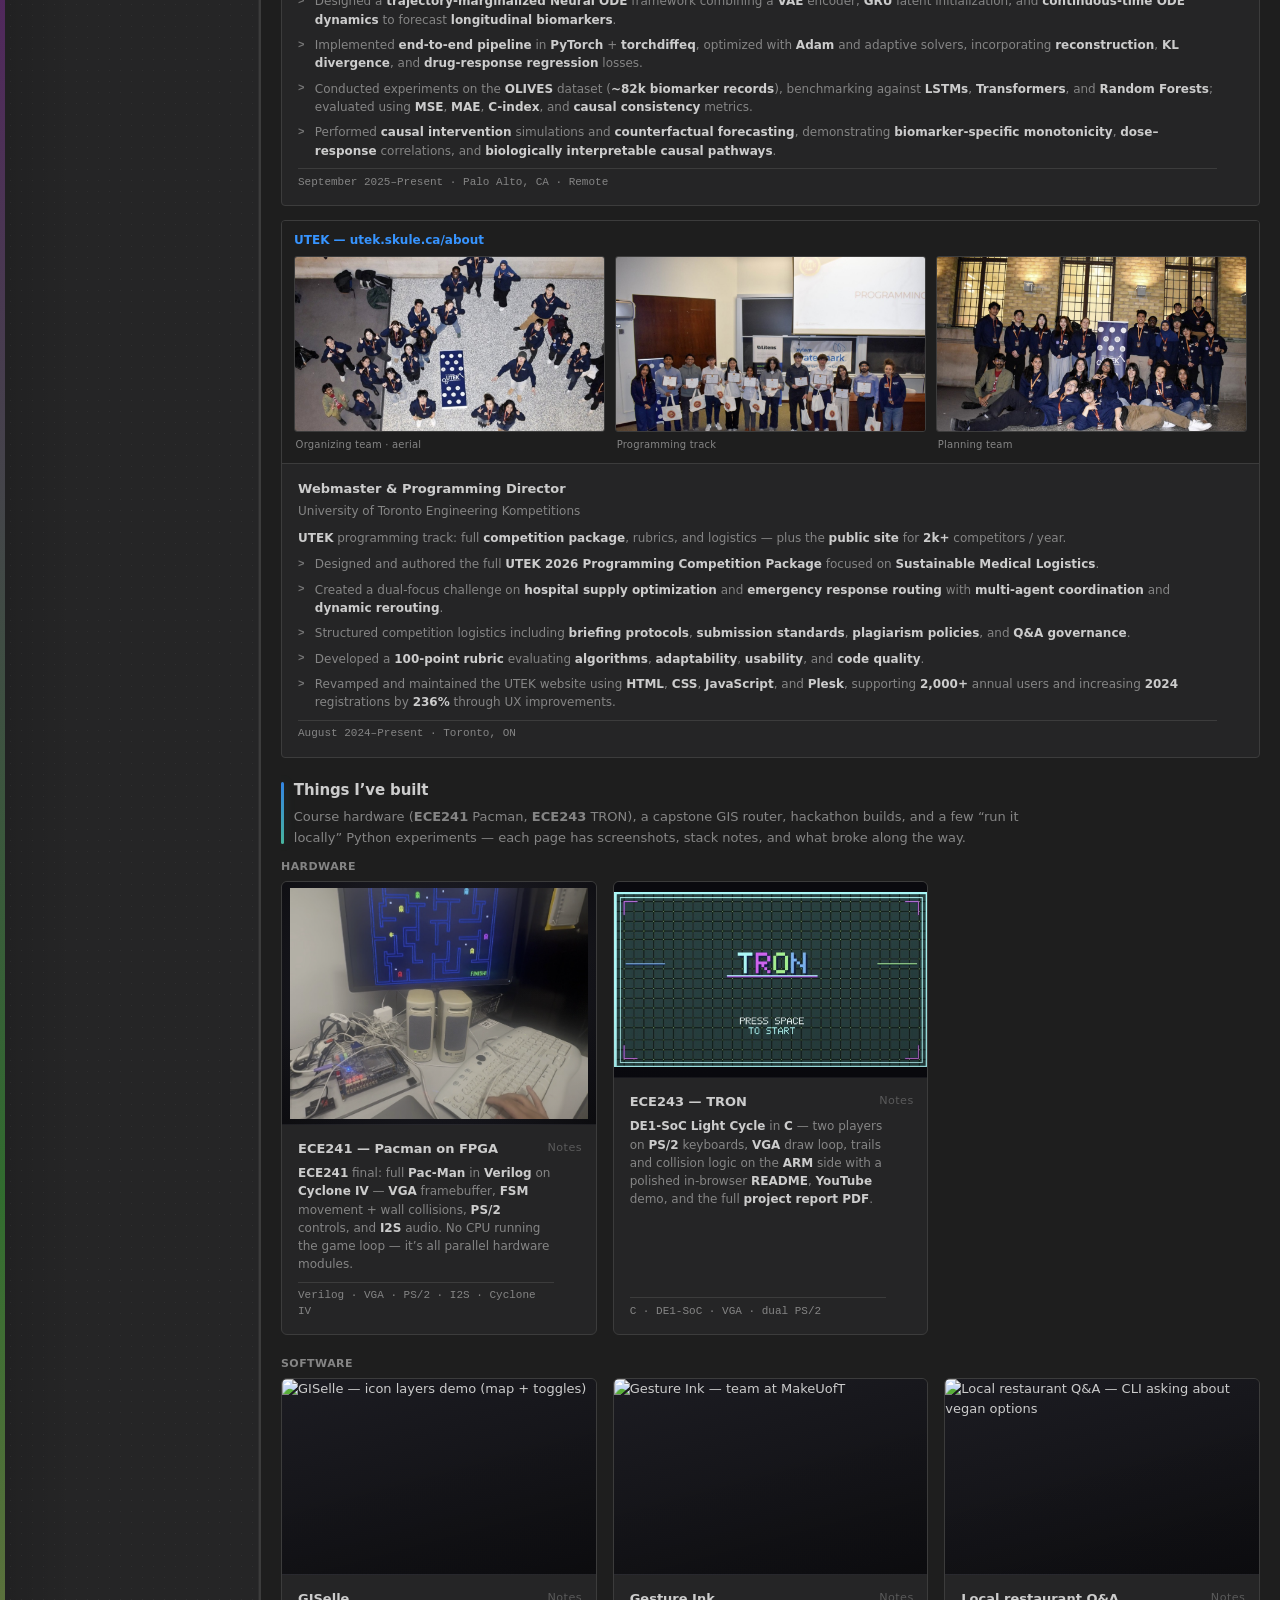
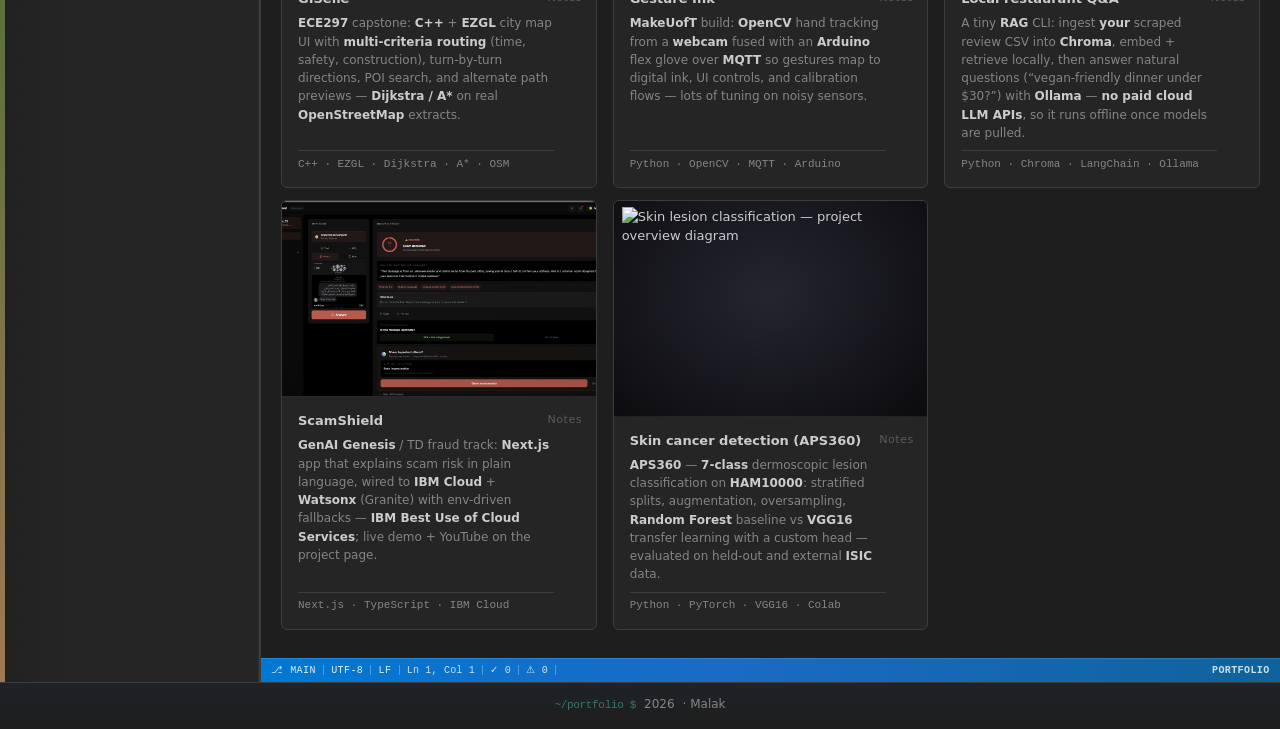
==== commit c0534bc4: "done" ====
--- a/index.html
+++ b/index.html
@@ -29,6 +29,7 @@
           </button>
           <div class="vscode-tree-children">
             <a href="#about" class="vscode-tree-item" data-section="about"><span class="vscode-tree-icon vscode-tree-icon-file" aria-hidden="true"></span><span class="vscode-tree-label">About me</span></a>
+            <a href="#contact" class="vscode-tree-item" data-section="contact"><span class="vscode-tree-icon vscode-tree-icon-file" aria-hidden="true"></span><span class="vscode-tree-label">Contact me</span></a>
             <a href="#experience" class="vscode-tree-item" data-section="experience"><span class="vscode-tree-icon vscode-tree-icon-file" aria-hidden="true"></span><span class="vscode-tree-label">Experience</span></a>
             <a href="#projects" class="vscode-tree-item" data-section="projects"><span class="vscode-tree-icon vscode-tree-icon-file" aria-hidden="true"></span><span class="vscode-tree-label">Projects</span></a>
             <button type="button" class="vscode-tree-folder is-open" aria-expanded="true">
@@ -86,6 +87,8 @@
               <div class="term-output-section term-output-projects term-output-projects-bare">
                 <article class="about-panel" aria-label="About Malak">
                   <div class="about-panel__body">
+                    <div class="about-panel__layout">
+                      <div class="about-panel__main">
                     <div class="about-panel__intro">
                       <img
                         src="images/github-profile.png"
@@ -125,7 +128,10 @@
                         <li><strong>Systems / Hardware:</strong> Verilog, RISC-V, Digital Logic Design, Computer Architecture, RTL Design</li>
                       </ul>
                     </div>
+                      </div>
 
+                      <aside class="about-panel__aside" aria-label="Activity and links">
+                    <div class="about-panel__aside-top">
                     <div class="about-panel__block about-panel__block--github" id="github">
                       <h3 class="about-panel__heading">GitHub</h3>
                       <p class="about-panel__prose">
@@ -154,6 +160,17 @@
                         />
                       </a>
                     </div>
+                      <div class="about-panel__github-contact" id="contact">
+                        <h3 class="about-panel__heading about-panel__heading--contact">Contact me</h3>
+                        <a
+                          href="https://www.linkedin.com/in/malak-khalifa-b37559317/"
+                          class="about-panel__contact-chip"
+                          target="_blank"
+                          rel="noopener noreferrer"
+                          >LinkedIn</a>
+                        <a href="mailto:malakkhalifa10@gmail.com" class="about-panel__contact-chip">malakkhalifa10@gmail.com</a>
+                      </div>
+                    </div>
 
                     <div class="about-panel__gilmore">
                       <p class="about-panel__gilmore-title">Gilmore Girls</p>
@@ -167,6 +184,8 @@
                           >I’m 22 and I Just Watched <cite>Gilmore Girls</cite> for the First Time. Here Were My Thoughts</a>
                         (<em>Vogue</em>, 2023).
                       </p>
+                    </div>
+                      </aside>
                     </div>
 
                     <p class="about-panel__meta">Toronto, ON · portfolio &amp; contact via links in each section</p>
--- a/styles.css
+++ b/styles.css
@@ -743,13 +743,95 @@
 }
 .about-section .about-panel__body {
   padding: 0.85rem 0.95rem 1rem;
+  max-width: min(72rem, 100%);
+}
+.about-section .about-panel__layout {
+  display: grid;
+  grid-template-columns: 1fr;
+  gap: 1.1rem;
+  align-items: start;
+}
+@media (min-width: 52rem) {
+  .about-section .about-panel__layout {
+    grid-template-columns: minmax(0, 1fr) minmax(17rem, 22rem);
+    gap: 1.35rem 1.75rem;
+    align-items: stretch;
+  }
+  .about-section .about-panel__aside {
+    position: sticky;
+    top: 0.85rem;
+  }
+  .about-section .about-panel__aside-top {
+    flex: 1 1 auto;
+    min-height: 0;
+  }
+  .about-section .about-panel__aside .about-panel__github-contact {
+    flex: 1 1 auto;
+    justify-content: center;
+    min-height: 5rem;
+  }
+}
+.about-section .about-panel__aside {
+  display: flex;
+  flex-direction: column;
+  gap: 0.85rem;
+  padding: 0.75rem 0.85rem 0.9rem;
+  border: 1px solid var(--term-border);
+  border-radius: var(--radius-md);
+  border-left: 3px solid var(--term-prompt);
+  background: rgba(255, 255, 255, 0.04);
+  box-shadow: inset 0 1px 0 rgba(255, 255, 255, 0.06);
+}
+.about-section .about-panel__aside-top {
+  display: flex;
+  flex-direction: column;
+  gap: 0;
+  min-height: 0;
+}
+[data-theme="light"] .about-section .about-panel__aside {
+  background: rgba(0, 0, 0, 0.03);
+  box-shadow: inset 0 1px 0 rgba(0, 0, 0, 0.04);
+}
+.about-section .about-panel__aside .about-panel__block--github {
+  margin: 0;
+  padding-top: 0;
+  border-top: none;
+}
+.about-section .about-panel__aside .about-panel__gilmore {
+  margin: 0;
+  flex-shrink: 0;
+}
+.about-section .about-panel__heading--contact {
+  margin-bottom: 0.45rem;
+}
+.about-section .about-panel__main .about-panel__intro {
+  padding-bottom: 0.65rem;
+  margin-bottom: 0.65rem;
+  border-bottom: 1px solid var(--term-border);
+}
+.about-section .about-panel__main .about-panel__lead {
+  font-size: 14px;
+  line-height: 1.5;
+}
+.about-section .about-panel__main .about-panel__photo {
+  width: 5.75rem;
+  height: 5.75rem;
+  box-shadow:
+    0 0 0 2px var(--term-surface),
+    0 0 0 3px rgba(78, 201, 176, 0.45);
+}
+[data-theme="light"] .about-section .about-panel__main .about-panel__photo {
+  box-shadow:
+    0 0 0 2px var(--term-surface),
+    0 0 0 3px rgba(9, 134, 88, 0.35);
 }
 .about-section .about-panel__block {
   padding-top: 0.6rem;
   margin-bottom: 0.75rem;
 }
-.about-section .about-panel__block:first-of-type {
-  padding-top: 0;
+.about-section .about-panel__main > .about-panel__intro + .about-panel__block {
+  padding-top: 0.55rem;
+  border-top: none;
 }
 .about-section .about-panel__heading {
   text-transform: none;
@@ -818,6 +900,47 @@
   width: 100%;
   max-width: 100%;
   height: auto;
+}
+.about-panel__github-contact {
+  display: flex;
+  flex-direction: column;
+  gap: 0.45rem;
+  margin-top: 0.65rem;
+  padding: 0.65rem 0.5rem 0.75rem;
+  border-top: 1px solid var(--term-border);
+  font-size: 12px;
+  line-height: 1.45;
+  border-radius: var(--radius-sm);
+  background: rgba(0, 0, 0, 0.12);
+}
+[data-theme="light"] .about-panel__github-contact {
+  border-top-color: rgba(0, 0, 0, 0.08);
+  background: rgba(0, 0, 0, 0.04);
+}
+.about-panel__contact-chip {
+  display: block;
+  padding: 0.5rem 0.6rem;
+  border: 1px solid var(--term-border);
+  border-radius: var(--radius-sm);
+  text-align: center;
+  font-size: 12px;
+  font-weight: 500;
+  color: var(--term-link);
+  text-decoration: none;
+  overflow-wrap: anywhere;
+  transition:
+    background 0.12s ease,
+    border-color 0.12s ease,
+    color 0.12s ease;
+}
+.about-panel__contact-chip:hover {
+  background: var(--vscode-list-hover);
+  border-color: var(--term-link);
+  color: var(--term-link-hover);
+}
+.about-panel__contact-chip:focus-visible {
+  outline: 2px solid var(--vscode-focus-border);
+  outline-offset: 2px;
 }
 
 .about-panel {
@@ -1515,6 +1638,45 @@
 .experience-section.projects-section--solo {
   margin-bottom: 0;
 }
+
+/* Experience — same calm chrome as About (no header bar, no card lift / image nudge) */
+.experience-section .projects-header {
+  padding-left: 0;
+}
+.experience-section .projects-header::before {
+  display: none;
+}
+.experience-section .projects-header .projects-lede {
+  font-size: 12px;
+  max-width: none;
+}
+.experience-section .experience-stack {
+  gap: 0.85rem;
+}
+.experience-section .experience-card {
+  border-radius: var(--radius-md);
+  transition: border-color 0.12s ease, background 0.12s ease;
+}
+.experience-section .experience-card:hover {
+  transform: none;
+  box-shadow: none;
+  outline-color: transparent;
+  background: var(--term-surface);
+}
+[data-theme="light"] .experience-section .experience-card:hover {
+  background: var(--term-surface);
+  box-shadow: none;
+}
+.experience-section .experience-card:hover .experience-card__role {
+  color: var(--term-text);
+}
+.experience-section .experience-card:hover .experience-media__grid--strip .experience-media__fig img {
+  border-color: var(--term-border);
+}
+.experience-section .experience-card:hover .experience-media__grid:not(.experience-media__grid--strip) .experience-media__fig img {
+  transform: none;
+}
+
 .experience-stack {
   display: flex;
   flex-direction: column;
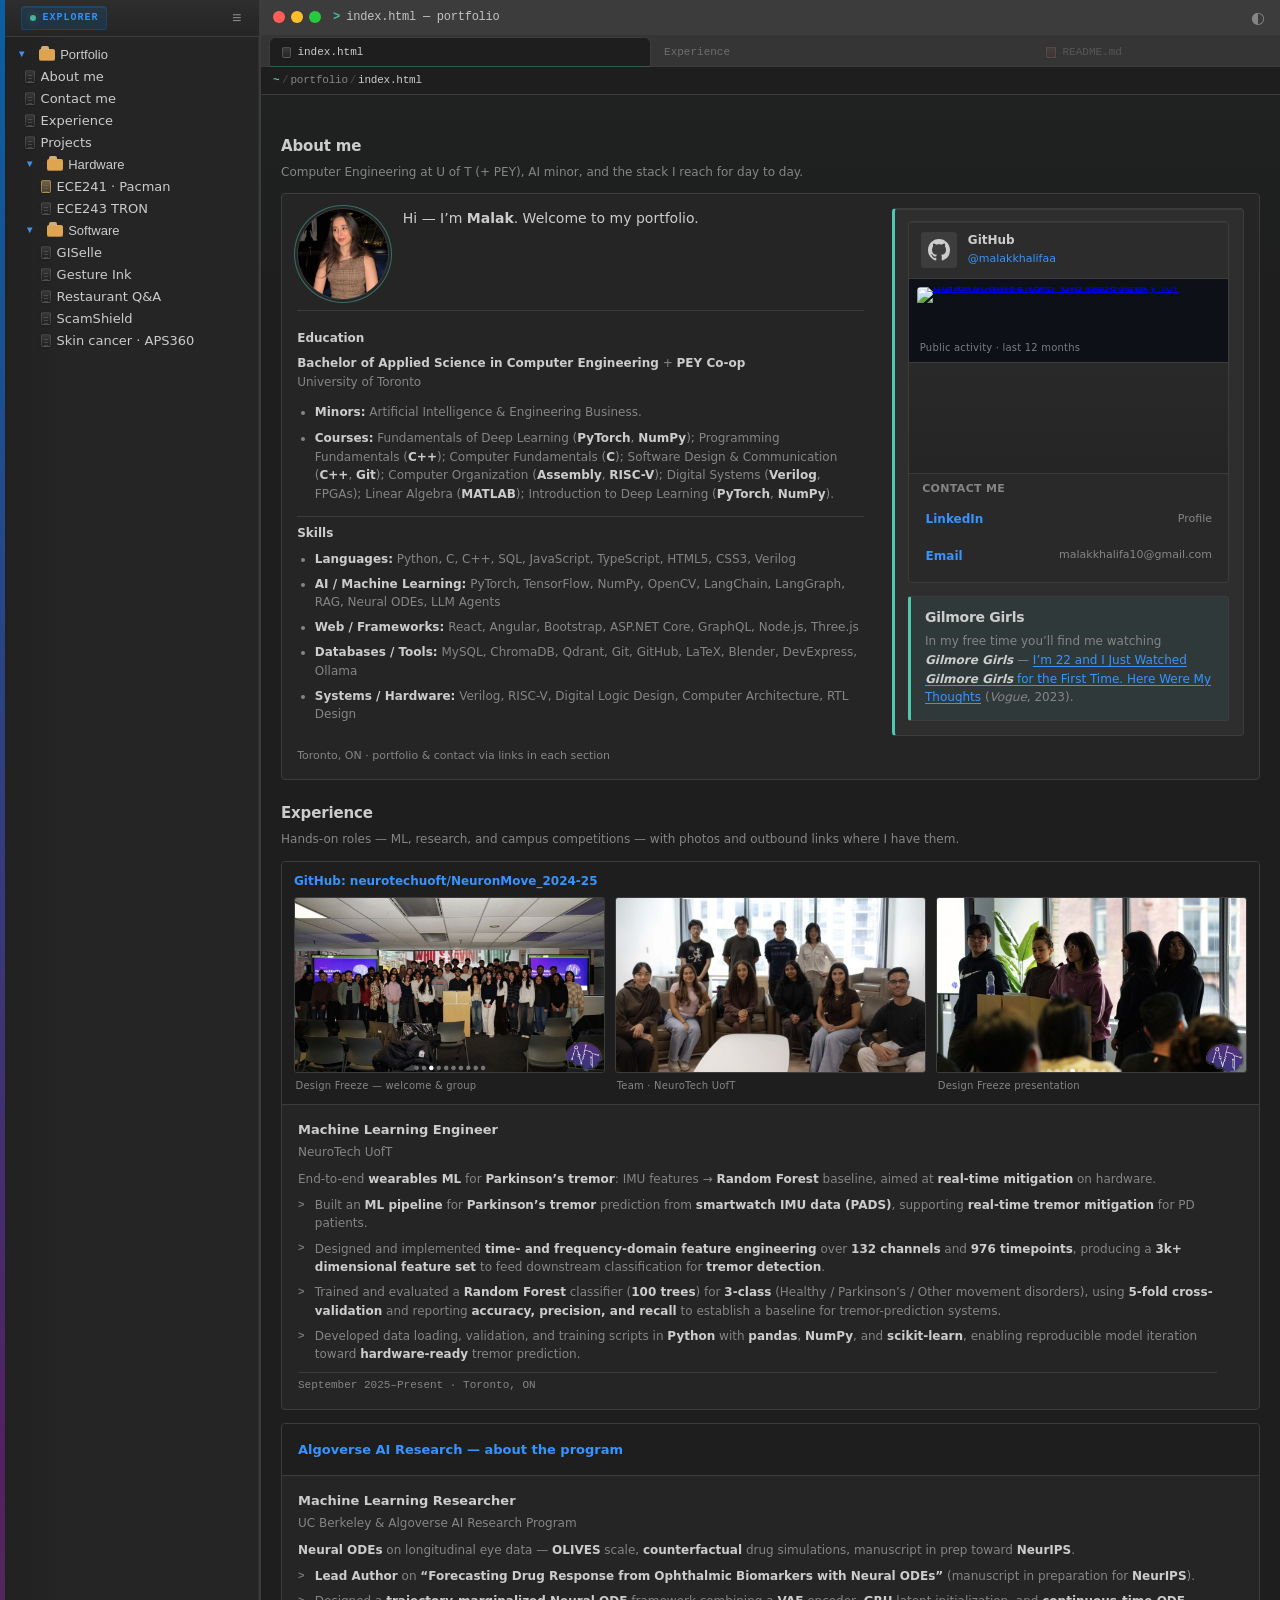
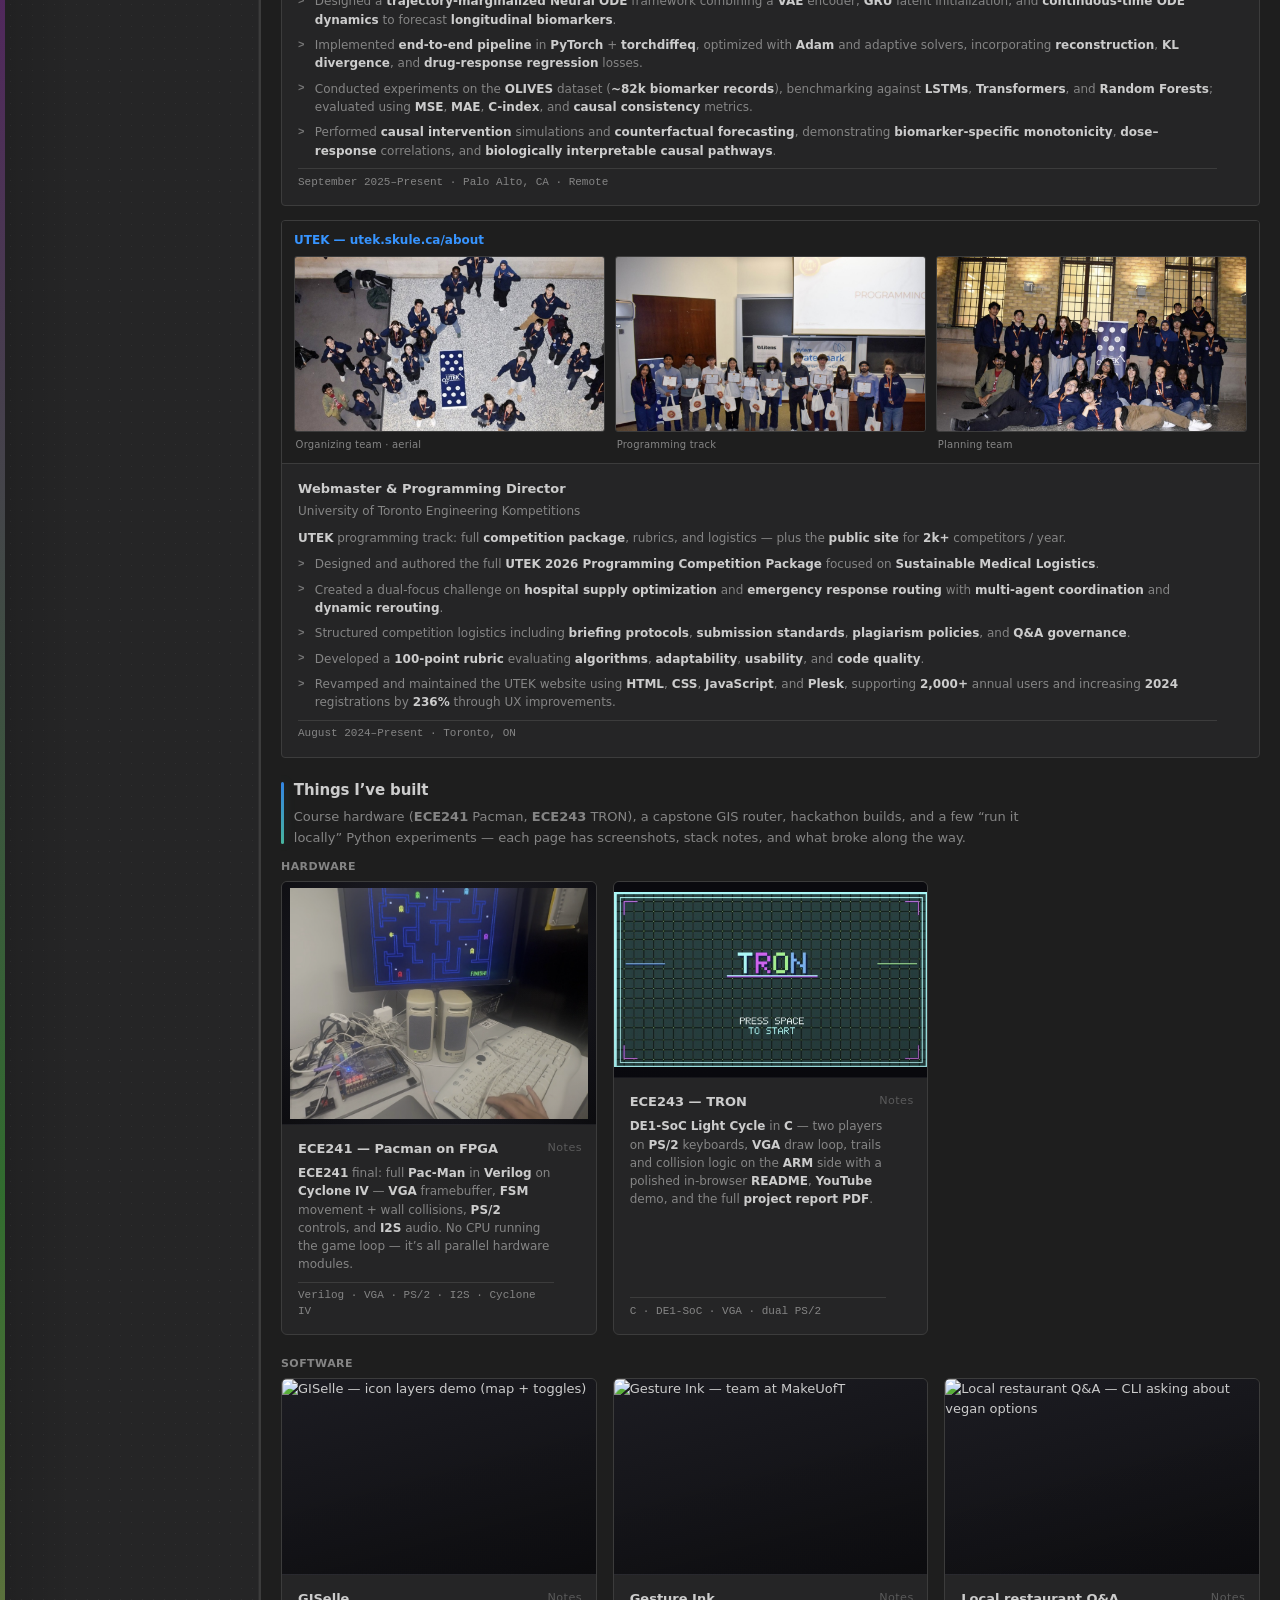
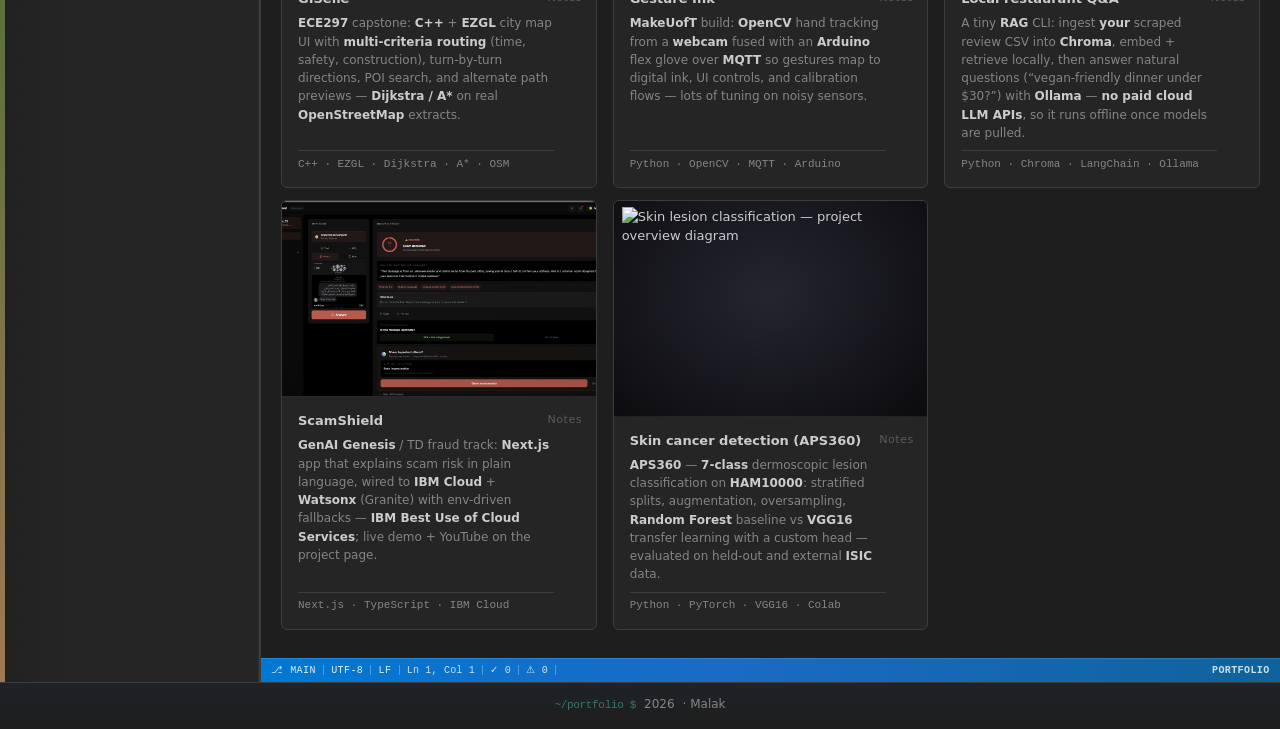
==== commit 6ff7c790: "done" ====
--- a/index.html
+++ b/index.html
@@ -132,44 +132,65 @@
 
                       <aside class="about-panel__aside" aria-label="Activity and links">
                     <div class="about-panel__aside-top">
-                    <div class="about-panel__block about-panel__block--github" id="github">
-                      <h3 class="about-panel__heading">GitHub</h3>
-                      <p class="about-panel__prose">
-                        <a
-                          href="https://github.com/malakkhalifaa"
-                          class="about-panel__text-link"
-                          target="_blank"
-                          rel="noopener noreferrer"
-                          >github.com/malakkhalifaa</a>
-                      </p>
-                      <a
-                        href="https://github.com/malakkhalifaa"
-                        class="about-panel__github-chart-wrap"
-                        target="_blank"
-                        rel="noopener noreferrer"
-                        aria-label="Open Malak’s GitHub profile (contribution chart)"
-                      >
-                        <img
-                          src="https://ghchart.rshah.org/malakkhalifaa"
-                          alt="Contribution chart: GitHub activity for malakkhalifaa over the past year"
-                          class="about-panel__github-chart"
-                          width="1012"
-                          height="160"
-                          loading="lazy"
-                          decoding="async"
-                        />
-                      </a>
-                    </div>
-                      <div class="about-panel__github-contact" id="contact">
-                        <h3 class="about-panel__heading about-panel__heading--contact">Contact me</h3>
-                        <a
-                          href="https://www.linkedin.com/in/malak-khalifa-b37559317/"
-                          class="about-panel__contact-chip"
-                          target="_blank"
-                          rel="noopener noreferrer"
-                          >LinkedIn</a>
-                        <a href="mailto:malakkhalifa10@gmail.com" class="about-panel__contact-chip">malakkhalifa10@gmail.com</a>
-                      </div>
+                      <article class="about-panel__github-panel" id="github" aria-label="GitHub and contact">
+                        <header class="about-panel__github-head">
+                          <span class="about-panel__github-logo" aria-hidden="true">
+                            <svg xmlns="http://www.w3.org/2000/svg" viewBox="0 0 24 24" width="22" height="22" fill="currentColor">
+                              <path
+                                d="M12 0C5.37 0 0 5.37 0 12c0 5.31 3.435 9.795 8.205 11.385.6.105.825-.255.825-.57 0-.285-.015-1.23-.015-2.235-3.015.555-3.795-.735-4.035-1.41-.135-.345-.72-1.41-1.23-1.695-.42-.225-1.02-.78-.015-.795.945-.015 1.62.87 1.845 1.23 1.08 1.815 2.805 1.305 3.495.99.105-.78.42-1.305.765-1.605-2.67-.3-5.46-1.335-5.46-5.925 0-1.305.465-2.385 1.23-3.225-.12-.3-.54-1.53.12-3.18 0 0 1.005-.315 3.3 1.23.96-.27 1.98-.405 3-.405s2.04.135 3 .405c2.295-1.56 3.3-1.23 3.3-1.23.66 1.65.24 2.88.12 3.18.765.84 1.23 1.905 1.23 3.225 0 4.605-2.805 5.625-5.475 5.925.435.375.81 1.095.81 2.22 0 1.605-.015 2.895-.015 3.3 0 .315.225.69.825.57A12.02 12.02 0 0024 12c0-6.63-5.37-12-12-12z"
+                              />
+                            </svg>
+                          </span>
+                          <div class="about-panel__github-head-text">
+                            <h3 class="about-panel__github-title">GitHub</h3>
+                            <a
+                              href="https://github.com/malakkhalifaa"
+                              class="about-panel__github-handle"
+                              target="_blank"
+                              rel="noopener noreferrer"
+                              >@malakkhalifaa</a>
+                          </div>
+                        </header>
+                        <div class="about-panel__github-chart-panel">
+                          <a
+                            href="https://github.com/malakkhalifaa"
+                            class="about-panel__github-chart-wrap"
+                            target="_blank"
+                            rel="noopener noreferrer"
+                            aria-label="Open Malak’s GitHub profile (contribution chart)"
+                          >
+                            <img
+                              src="https://ghchart.rshah.org/malakkhalifaa"
+                              alt="Contribution chart: GitHub activity for malakkhalifaa over the past year"
+                              class="about-panel__github-chart"
+                              width="1012"
+                              height="160"
+                              loading="lazy"
+                              decoding="async"
+                            />
+                          </a>
+                          <p class="about-panel__github-chart-caption">Public activity · last 12 months</p>
+                        </div>
+                        <div class="about-panel__github-spacer" aria-hidden="true"></div>
+                        <section class="about-panel__github-contact" id="contact" aria-labelledby="contact-heading">
+                          <h3 class="about-panel__github-contact-title" id="contact-heading">Contact me</h3>
+                          <nav class="about-panel__contact-rows" aria-label="Contact links">
+                            <a
+                              href="https://www.linkedin.com/in/malak-khalifa-b37559317/"
+                              class="about-panel__contact-row"
+                              target="_blank"
+                              rel="noopener noreferrer"
+                            >
+                              <span class="about-panel__contact-row-main">LinkedIn</span>
+                              <span class="about-panel__contact-row-meta">Profile</span>
+                            </a>
+                            <a href="mailto:malakkhalifa10@gmail.com" class="about-panel__contact-row">
+                              <span class="about-panel__contact-row-main">Email</span>
+                              <span class="about-panel__contact-row-meta">malakkhalifa10@gmail.com</span>
+                            </a>
+                          </nav>
+                        </section>
+                      </article>
                     </div>
 
                     <div class="about-panel__gilmore">
--- a/styles.css
+++ b/styles.css
@@ -765,11 +765,6 @@
     flex: 1 1 auto;
     min-height: 0;
   }
-  .about-section .about-panel__aside .about-panel__github-contact {
-    flex: 1 1 auto;
-    justify-content: center;
-    min-height: 5rem;
-  }
 }
 .about-section .about-panel__aside {
   display: flex;
@@ -792,17 +787,115 @@
   background: rgba(0, 0, 0, 0.03);
   box-shadow: inset 0 1px 0 rgba(0, 0, 0, 0.04);
 }
-.about-section .about-panel__aside .about-panel__block--github {
+.about-section .about-panel__github-panel {
+  display: flex;
+  flex-direction: column;
+  flex: 1 1 auto;
+  min-height: 0;
   margin: 0;
-  padding-top: 0;
-  border-top: none;
+  border: 1px solid var(--term-border);
+  border-radius: var(--radius-md);
+  overflow: hidden;
+  background: rgba(0, 0, 0, 0.2);
+  box-shadow: inset 0 1px 0 rgba(255, 255, 255, 0.05);
+}
+[data-theme="light"] .about-section .about-panel__github-panel {
+  background: rgba(0, 0, 0, 0.04);
+  box-shadow: inset 0 1px 0 rgba(0, 0, 0, 0.05);
+}
+.about-section .about-panel__github-head {
+  display: flex;
+  align-items: center;
+  gap: 0.65rem;
+  padding: 0.65rem 0.75rem 0.6rem;
+  border-bottom: 1px solid var(--term-border);
+  background: rgba(255, 255, 255, 0.03);
+}
+[data-theme="light"] .about-section .about-panel__github-head {
+  background: rgba(255, 255, 255, 0.45);
+}
+.about-section .about-panel__github-logo {
+  display: flex;
+  align-items: center;
+  justify-content: center;
+  flex-shrink: 0;
+  width: 2.25rem;
+  height: 2.25rem;
+  border-radius: var(--radius-sm);
+  background: rgba(255, 255, 255, 0.08);
+  color: var(--term-text);
+}
+[data-theme="light"] .about-section .about-panel__github-logo {
+  background: rgba(0, 0, 0, 0.06);
+}
+.about-section .about-panel__github-title {
+  margin: 0;
+  font-family: var(--font);
+  font-size: 12px;
+  font-weight: 600;
+  color: var(--term-text);
+  line-height: 1.25;
+}
+.about-section .about-panel__github-handle {
+  display: inline-block;
+  margin-top: 0.15rem;
+  font-size: 11px;
+  font-weight: 500;
+  color: var(--term-link);
+  text-decoration: none;
+}
+.about-section .about-panel__github-handle:hover {
+  color: var(--term-link-hover);
+  text-decoration: underline;
+  text-underline-offset: 0.15em;
+}
+.about-section .about-panel__github-handle:focus-visible {
+  outline: 2px solid var(--vscode-focus-border);
+  outline-offset: 2px;
+  border-radius: 2px;
+}
+.about-section .about-panel__github-head-text {
+  min-width: 0;
+  flex: 1;
+}
+.about-section .about-panel__github-chart-panel {
+  padding: 0;
+  border-bottom: 1px solid var(--term-border);
+  background: #0d1117;
+}
+[data-theme="light"] .about-section .about-panel__github-chart-panel {
+  background: #f6f8fa;
+}
+.about-section .about-panel__github-chart-panel .about-panel__github-chart-wrap {
+  margin-top: 0;
+  border: none;
+  border-radius: 0;
+  background: transparent;
+  padding: 0.5rem 0.45rem 0.35rem;
+}
+.about-section .about-panel__github-chart-caption {
+  margin: 0;
+  padding: 0 0.65rem 0.5rem;
+  font-size: 10px;
+  letter-spacing: 0.02em;
+  color: rgba(255, 255, 255, 0.45);
+  line-height: 1.35;
+}
+[data-theme="light"] .about-section .about-panel__github-chart-caption {
+  color: rgba(0, 0, 0, 0.45);
+}
+.about-section .about-panel__github-spacer {
+  flex: 1 1 auto;
+  min-height: 0.35rem;
+  background: linear-gradient(180deg, rgba(255, 255, 255, 0.02), transparent);
+  pointer-events: none;
+}
+[data-theme="light"] .about-section .about-panel__github-spacer {
+  background: linear-gradient(180deg, rgba(0, 0, 0, 0.03), transparent);
 }
 .about-section .about-panel__aside .about-panel__gilmore {
   margin: 0;
   flex-shrink: 0;
-}
-.about-section .about-panel__heading--contact {
-  margin-bottom: 0.45rem;
 }
 .about-section .about-panel__main .about-panel__intro {
   padding-bottom: 0.65rem;
@@ -895,52 +988,84 @@
   outline: 2px solid var(--vscode-focus-border);
   outline-offset: 2px;
 }
+.about-section .about-panel__github-chart-wrap:focus-visible {
+  outline-offset: 1px;
+}
 .about-panel__github-chart {
   display: block;
   width: 100%;
   max-width: 100%;
   height: auto;
 }
+.about-section .about-panel__github-chart {
+  border-radius: 4px;
+}
 .about-panel__github-contact {
-  display: flex;
-  flex-direction: column;
-  gap: 0.45rem;
-  margin-top: 0.65rem;
-  padding: 0.65rem 0.5rem 0.75rem;
+  flex-shrink: 0;
+  margin: 0;
+  padding: 0.55rem 0.45rem 0.6rem;
   border-top: 1px solid var(--term-border);
-  font-size: 12px;
-  line-height: 1.45;
-  border-radius: var(--radius-sm);
-  background: rgba(0, 0, 0, 0.12);
+  background: rgba(255, 255, 255, 0.02);
 }
 [data-theme="light"] .about-panel__github-contact {
   border-top-color: rgba(0, 0, 0, 0.08);
-  background: rgba(0, 0, 0, 0.04);
-}
-.about-panel__contact-chip {
-  display: block;
-  padding: 0.5rem 0.6rem;
-  border: 1px solid var(--term-border);
+  background: rgba(255, 255, 255, 0.35);
+}
+.about-panel__github-contact-title {
+  margin: 0 0 0.4rem 0.35rem;
+  padding: 0;
+  font-family: var(--font);
+  font-size: 11px;
+  font-weight: 600;
+  letter-spacing: 0.03em;
+  text-transform: uppercase;
+  color: var(--term-muted);
+  line-height: 1.3;
+}
+.about-panel__contact-rows {
+  display: flex;
+  flex-direction: column;
+  gap: 0.25rem;
+  margin: 0;
+  padding: 0;
+}
+.about-panel__contact-row {
+  display: flex;
+  align-items: center;
+  justify-content: space-between;
+  gap: 0.5rem;
+  padding: 0.45rem 0.5rem;
   border-radius: var(--radius-sm);
-  text-align: center;
+  border: 1px solid transparent;
   font-size: 12px;
-  font-weight: 500;
+  line-height: 1.35;
+  color: var(--term-text);
+  text-decoration: none;
+  transition: background 0.12s ease, border-color 0.12s ease;
+  overflow-wrap: anywhere;
+}
+.about-panel__contact-row:hover {
+  background: var(--vscode-list-hover);
+  border-color: var(--term-border);
+}
+.about-panel__contact-row:focus-visible {
+  outline: 2px solid var(--vscode-focus-border);
+  outline-offset: 0;
+}
+.about-panel__contact-row-main {
+  font-weight: 600;
   color: var(--term-link);
-  text-decoration: none;
-  overflow-wrap: anywhere;
-  transition:
-    background 0.12s ease,
-    border-color 0.12s ease,
-    color 0.12s ease;
-}
-.about-panel__contact-chip:hover {
-  background: var(--vscode-list-hover);
-  border-color: var(--term-link);
+}
+.about-panel__contact-row:hover .about-panel__contact-row-main {
   color: var(--term-link-hover);
 }
-.about-panel__contact-chip:focus-visible {
-  outline: 2px solid var(--vscode-focus-border);
-  outline-offset: 2px;
+.about-panel__contact-row-meta {
+  flex-shrink: 0;
+  max-width: 58%;
+  font-size: 11px;
+  font-weight: 400;
+  color: var(--term-muted);
+  text-align: right;
 }
 
 .about-panel {
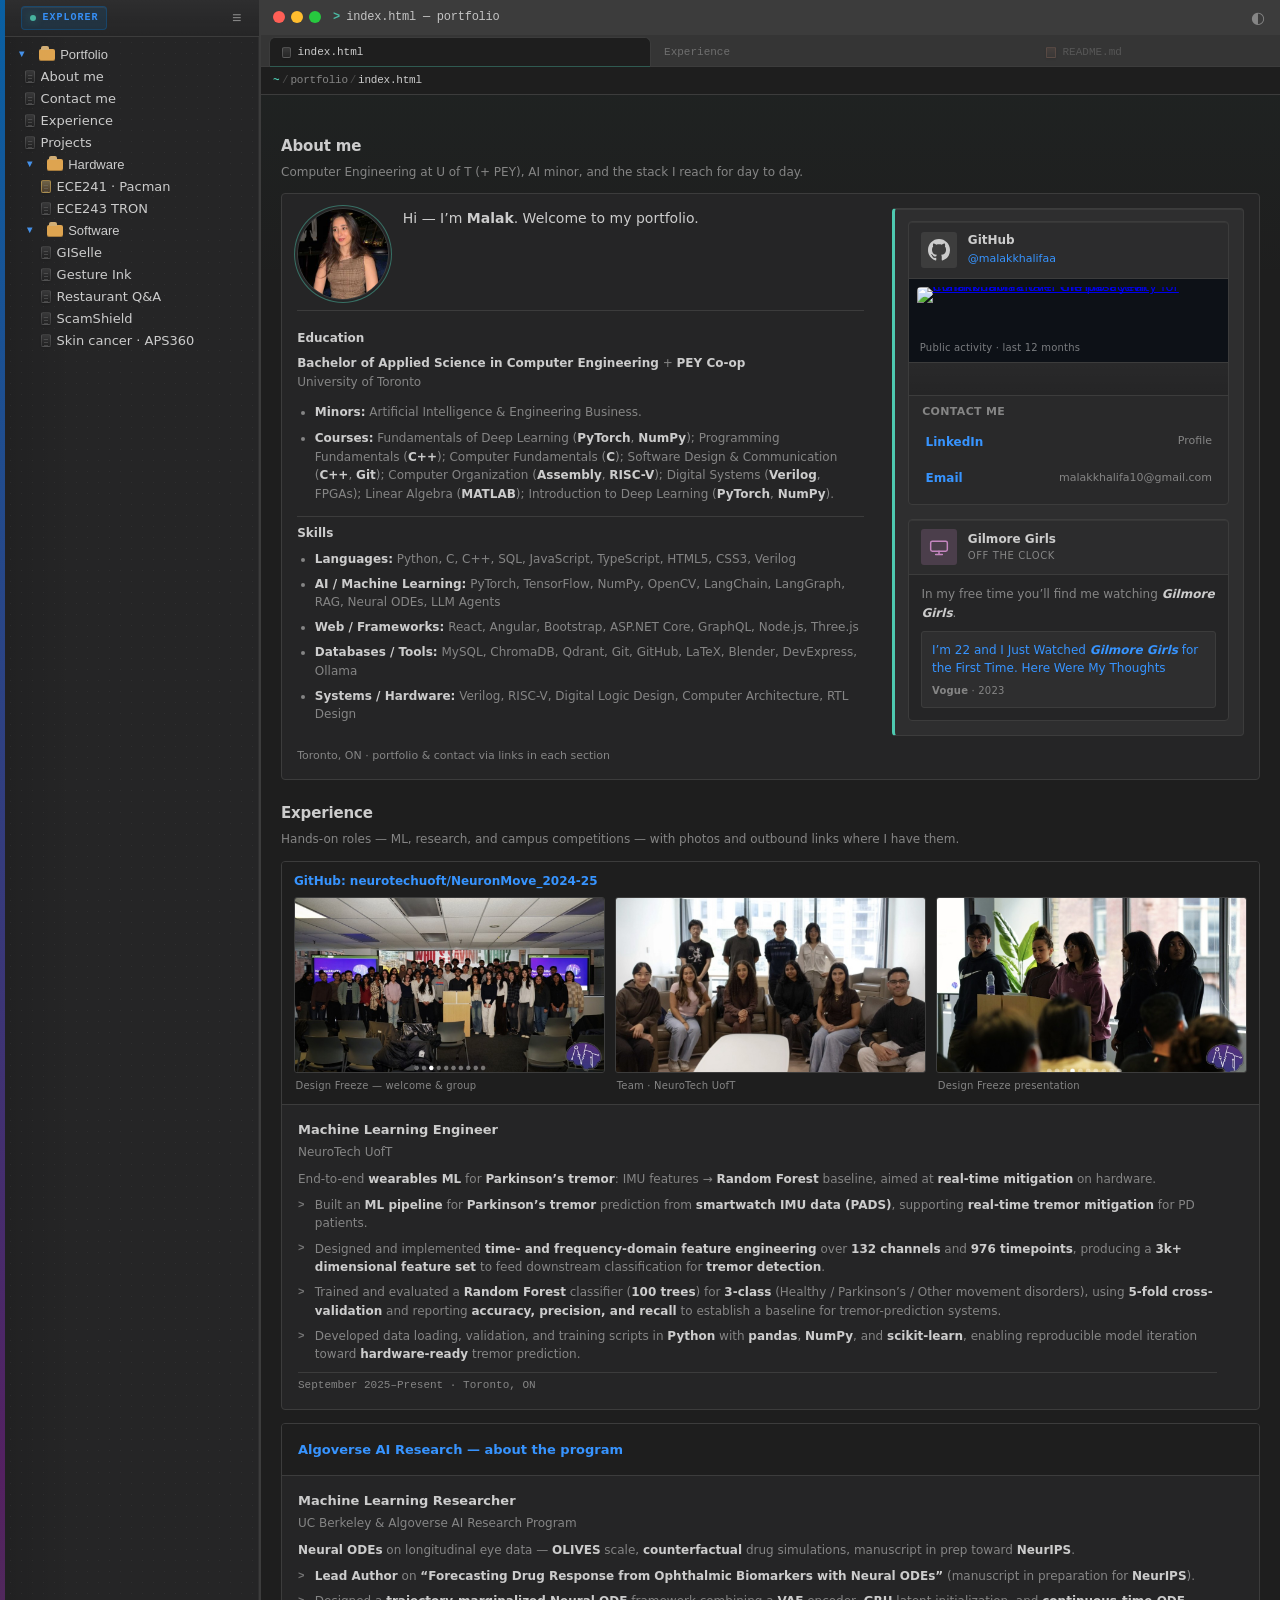
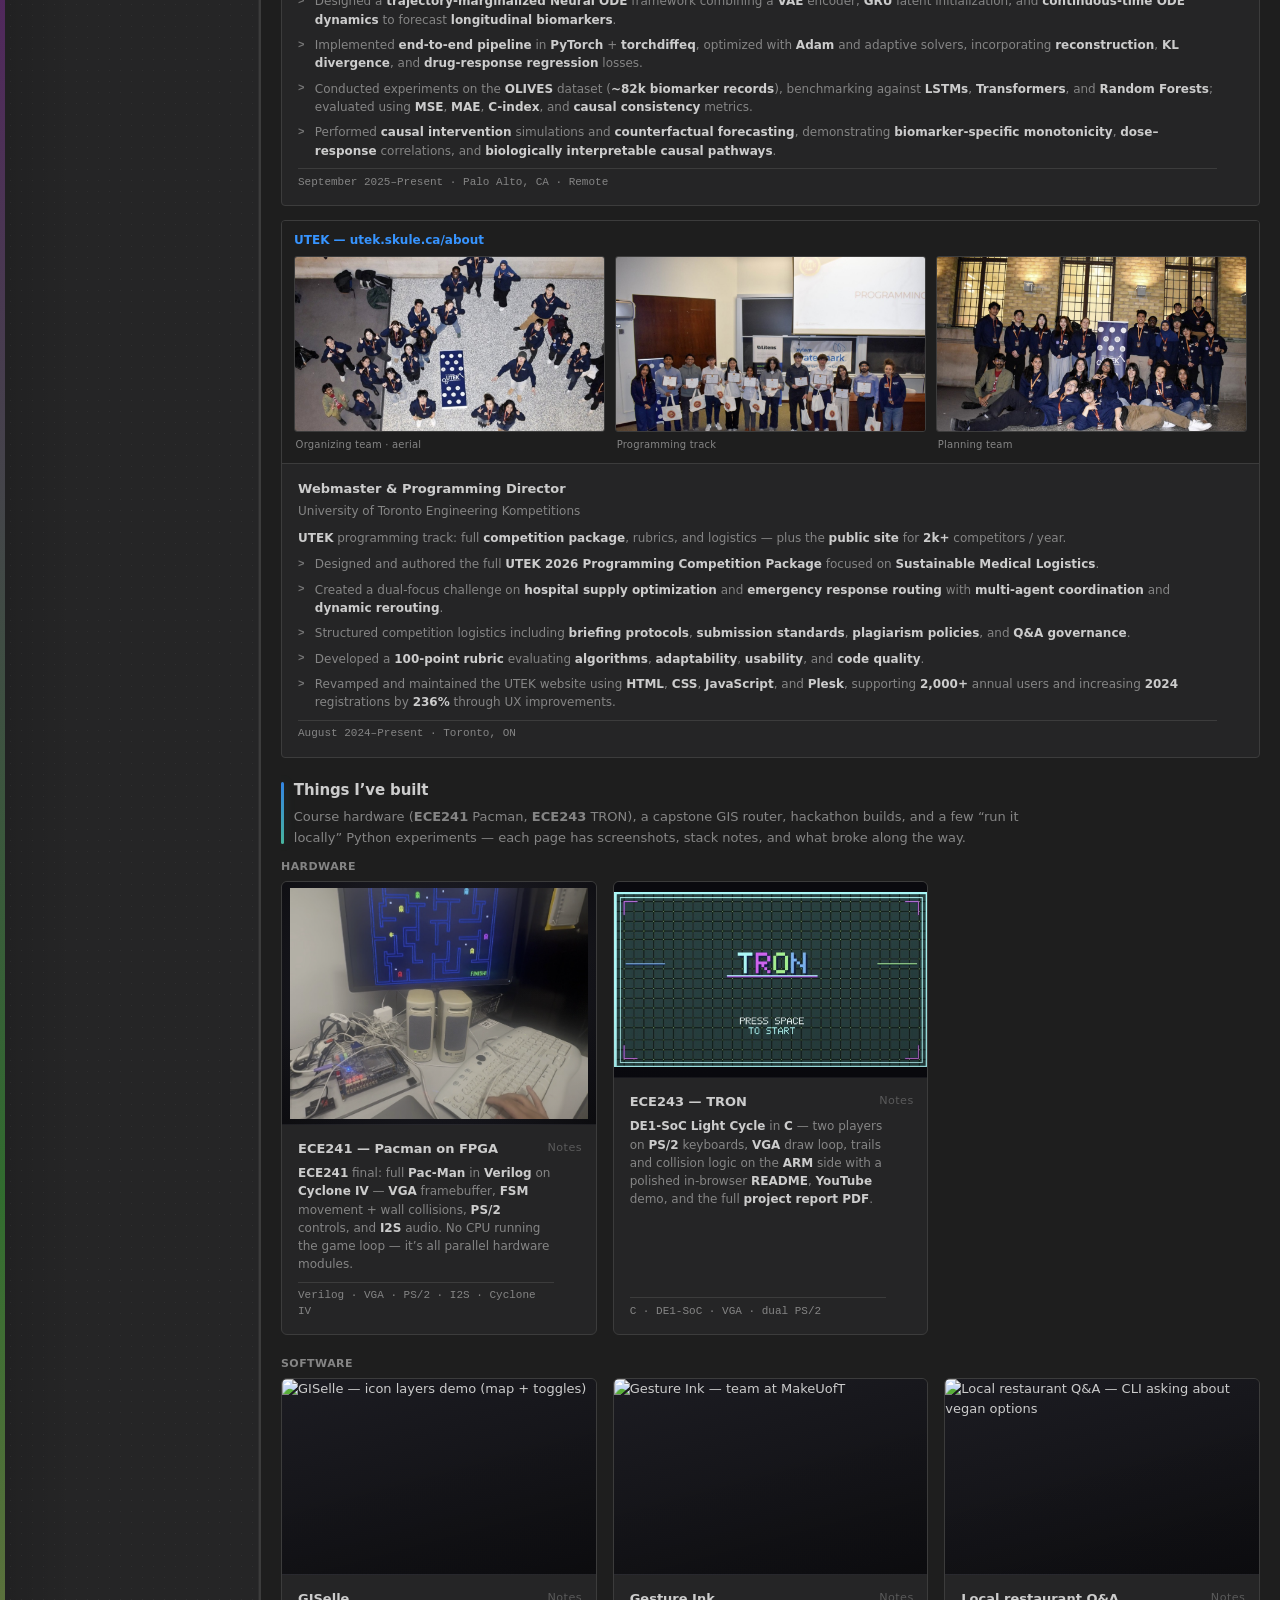
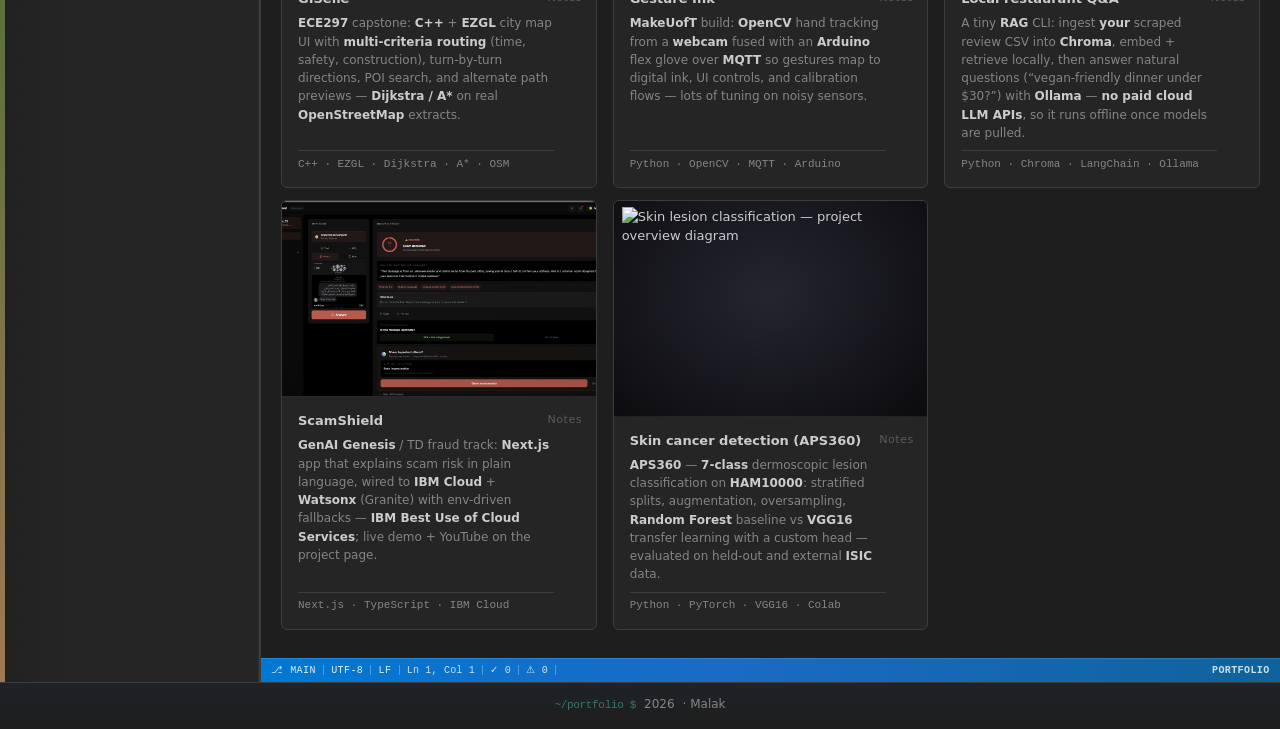
==== commit 6570b0c2: "done" ====
--- a/index.html
+++ b/index.html
@@ -193,19 +193,35 @@
                       </article>
                     </div>
 
-                    <div class="about-panel__gilmore">
-                      <p class="about-panel__gilmore-title">Gilmore Girls</p>
-                      <p class="about-panel__prose about-panel__prose--gilmore">
-                        In my free time you’ll find me watching <cite>Gilmore Girls</cite> —
+                    <article class="about-panel__gilmore" aria-label="Gilmore Girls">
+                      <header class="about-panel__gilmore-head">
+                        <span class="about-panel__gilmore-mark" aria-hidden="true">
+                          <svg xmlns="http://www.w3.org/2000/svg" viewBox="0 0 24 24" width="20" height="20" fill="none" stroke="currentColor" stroke-width="1.75" stroke-linecap="round" stroke-linejoin="round">
+                            <rect x="2" y="5" width="20" height="12" rx="2" />
+                            <path d="M8 21h8M12 17v4" />
+                          </svg>
+                        </span>
+                        <div class="about-panel__gilmore-head-text">
+                          <h3 class="about-panel__gilmore-title">Gilmore Girls</h3>
+                          <p class="about-panel__gilmore-kicker">Off the clock</p>
+                        </div>
+                      </header>
+                      <div class="about-panel__gilmore-body">
+                        <p class="about-panel__gilmore-intro">
+                          In my free time you’ll find me watching <cite>Gilmore Girls</cite>.
+                        </p>
                         <a
                           href="https://www.vogue.com/article/22-and-just-watched-gilmore-girls-for-the-first-time"
-                          class="about-panel__text-link about-panel__text-link--gilmore"
+                          class="about-panel__gilmore-card"
                           target="_blank"
                           rel="noopener noreferrer"
-                          >I’m 22 and I Just Watched <cite>Gilmore Girls</cite> for the First Time. Here Were My Thoughts</a>
-                        (<em>Vogue</em>, 2023).
-                      </p>
-                    </div>
+                        >
+                          <span class="about-panel__gilmore-card-title"
+                            >I’m 22 and I Just Watched <cite>Gilmore Girls</cite> for the First Time. Here Were My Thoughts</span>
+                          <span class="about-panel__gilmore-card-meta"><em>Vogue</em> · 2023</span>
+                        </a>
+                      </div>
+                    </article>
                       </aside>
                     </div>
 
--- a/styles.css
+++ b/styles.css
@@ -896,6 +896,119 @@
 .about-section .about-panel__aside .about-panel__gilmore {
   margin: 0;
   flex-shrink: 0;
+  display: flex;
+  flex-direction: column;
+  border: 1px solid var(--term-border);
+  border-radius: var(--radius-md);
+  overflow: hidden;
+  background: rgba(0, 0, 0, 0.2);
+  box-shadow: inset 0 1px 0 rgba(255, 255, 255, 0.05);
+}
+[data-theme="light"] .about-section .about-panel__aside .about-panel__gilmore {
+  background: rgba(0, 0, 0, 0.04);
+  box-shadow: inset 0 1px 0 rgba(0, 0, 0, 0.05);
+}
+.about-section .about-panel__gilmore-head {
+  display: flex;
+  align-items: center;
+  gap: 0.65rem;
+  padding: 0.6rem 0.75rem 0.55rem;
+  border-bottom: 1px solid var(--term-border);
+  background: rgba(255, 255, 255, 0.03);
+}
+[data-theme="light"] .about-section .about-panel__gilmore-head {
+  background: rgba(255, 255, 255, 0.45);
+}
+.about-section .about-panel__gilmore-mark {
+  display: flex;
+  align-items: center;
+  justify-content: center;
+  flex-shrink: 0;
+  width: 2.25rem;
+  height: 2.25rem;
+  border-radius: var(--radius-sm);
+  background: rgba(197, 134, 192, 0.2);
+  color: #c586c0;
+}
+[data-theme="light"] .about-section .about-panel__gilmore-mark {
+  background: rgba(197, 134, 192, 0.15);
+  color: #80589c;
+}
+.about-section .about-panel__gilmore-head-text {
+  min-width: 0;
+  flex: 1;
+}
+.about-section .about-panel__gilmore-kicker {
+  margin: 0.12rem 0 0;
+  font-size: 10px;
+  font-weight: 500;
+  letter-spacing: 0.06em;
+  text-transform: uppercase;
+  color: var(--term-muted);
+  line-height: 1.3;
+}
+.about-section .about-panel__gilmore-body {
+  padding: 0.65rem 0.75rem 0.75rem;
+  display: flex;
+  flex-direction: column;
+  gap: 0.55rem;
+}
+.about-section .about-panel__gilmore-intro {
+  margin: 0;
+  font-size: 12px;
+  line-height: 1.55;
+  color: var(--term-muted);
+}
+.about-section .about-panel__gilmore-intro cite {
+  font-style: italic;
+  font-weight: 600;
+  color: var(--term-text);
+}
+.about-section .about-panel__gilmore-card {
+  display: flex;
+  flex-direction: column;
+  gap: 0.35rem;
+  padding: 0.55rem 0.6rem;
+  border-radius: var(--radius-sm);
+  border: 1px solid var(--term-border);
+  background: rgba(255, 255, 255, 0.04);
+  text-decoration: none;
+  color: inherit;
+  transition: background 0.12s ease, border-color 0.12s ease;
+}
+[data-theme="light"] .about-section .about-panel__gilmore-card {
+  background: rgba(255, 255, 255, 0.55);
+}
+.about-section .about-panel__gilmore-card:hover {
+  background: var(--vscode-list-hover);
+  border-color: rgba(197, 134, 192, 0.45);
+}
+.about-section .about-panel__gilmore-card:focus-visible {
+  outline: 2px solid var(--vscode-focus-border);
+  outline-offset: 1px;
+}
+.about-section .about-panel__gilmore-card-title {
+  font-size: 12px;
+  font-weight: 500;
+  line-height: 1.5;
+  color: var(--term-link);
+}
+.about-section .about-panel__gilmore-card:hover .about-panel__gilmore-card-title {
+  color: var(--term-link-hover);
+}
+.about-section .about-panel__gilmore-card-title cite {
+  font-style: italic;
+  font-weight: 600;
+  color: inherit;
+}
+.about-section .about-panel__gilmore-card-meta {
+  font-size: 10px;
+  letter-spacing: 0.02em;
+  color: var(--term-muted);
+}
+.about-section .about-panel__gilmore-card-meta em {
+  font-style: normal;
+  font-weight: 600;
 }
 .about-section .about-panel__main .about-panel__intro {
   padding-bottom: 0.65rem;
@@ -939,40 +1052,13 @@
   font-family: var(--font);
   font-size: 11px;
 }
-.about-panel__gilmore {
-  margin: 0.85rem 0 0;
-  padding: 0.7rem 0.85rem 0.8rem;
-  border: 1px solid var(--term-border);
-  border-left-width: 3px;
-  border-left-color: var(--term-prompt);
-  border-radius: var(--radius-sm);
-  background: rgba(78, 201, 176, 0.07);
-}
-[data-theme="light"] .about-panel__gilmore {
-  background: rgba(9, 134, 88, 0.07);
-}
 .about-panel__gilmore-title {
-  margin: 0 0 0.4rem;
+  margin: 0;
   font-family: var(--font);
-  font-size: 14px;
-  font-weight: 700;
-  letter-spacing: -0.02em;
+  font-size: 12px;
+  font-weight: 600;
   color: var(--term-text);
   line-height: 1.25;
-}
-.about-panel__prose--gilmore {
-  margin: 0 !important;
-  font-size: 13px;
-  line-height: 1.55;
-  color: var(--term-text);
-}
-.about-panel__prose--gilmore cite {
-  font-style: italic;
-  font-weight: 600;
-  color: var(--term-text);
-}
-.about-panel__text-link--gilmore {
-  font-weight: 500;
 }
 
 .about-panel__github-chart-wrap {
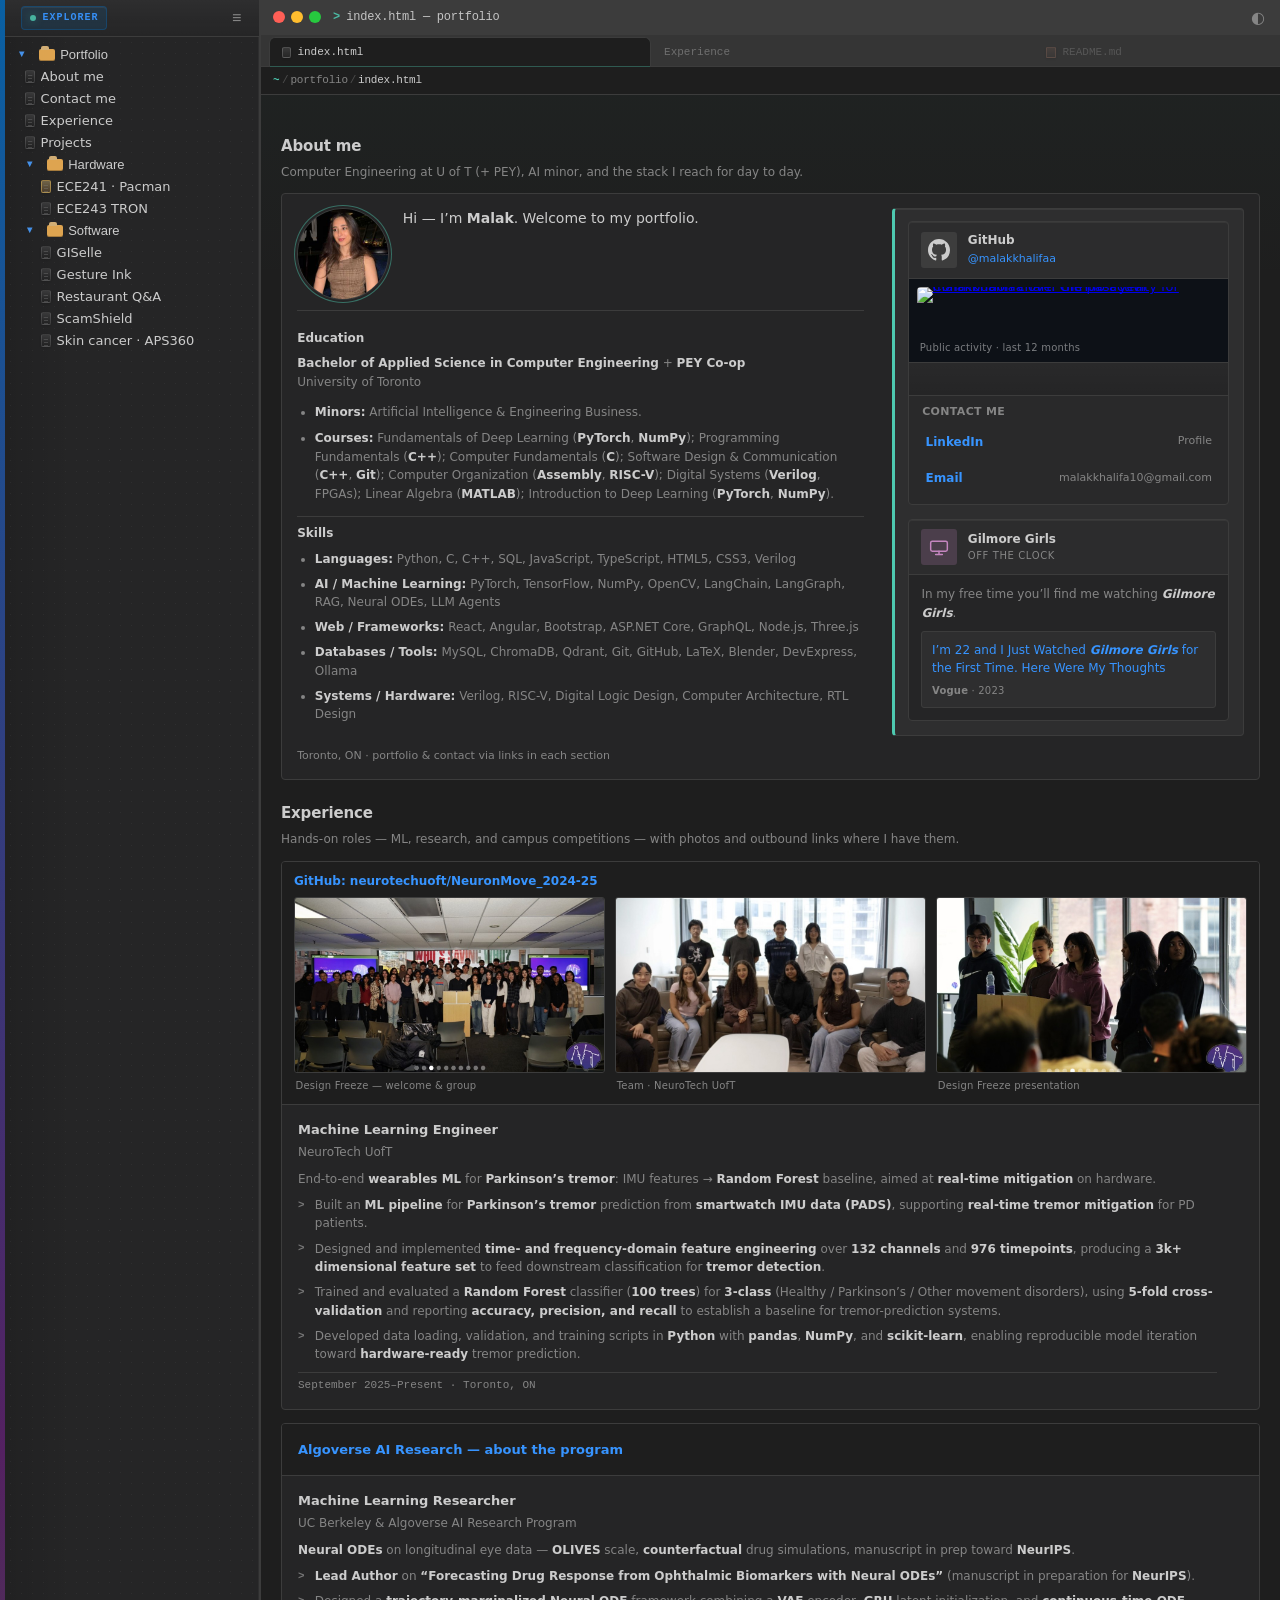
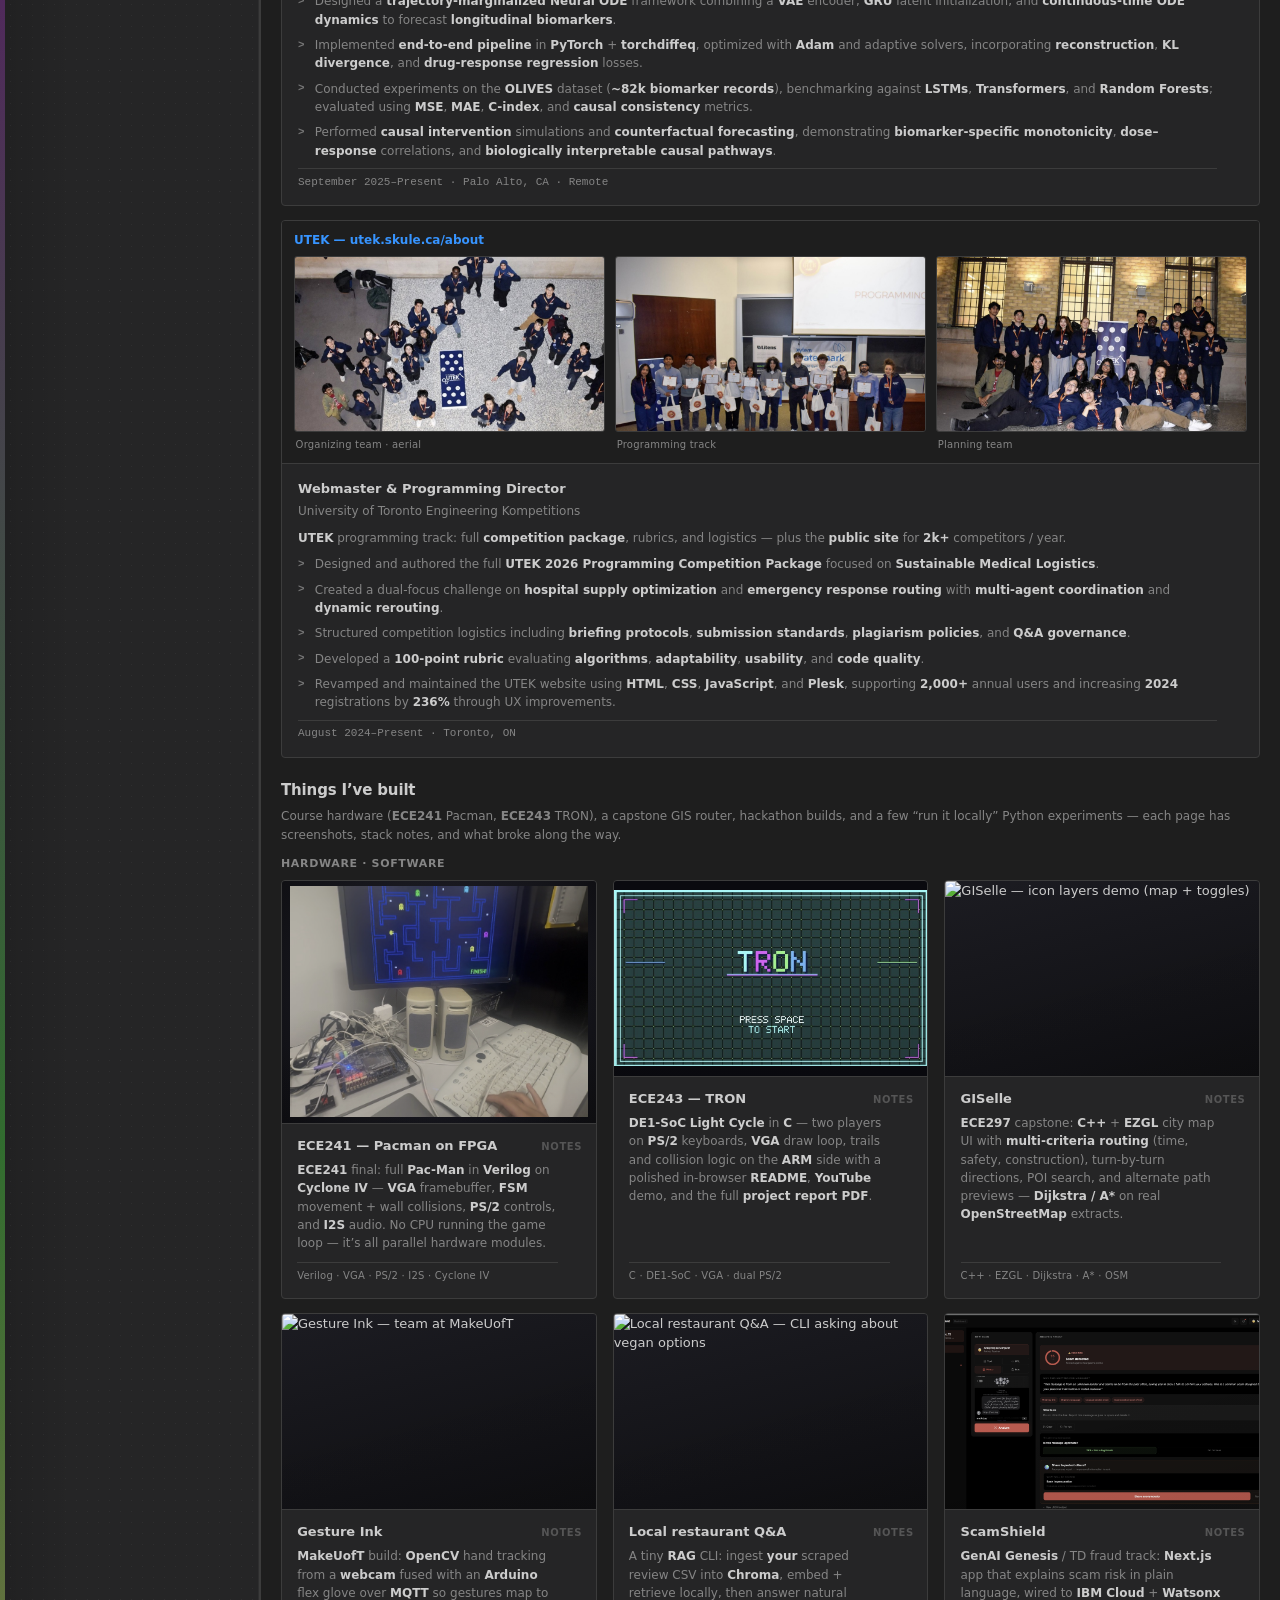
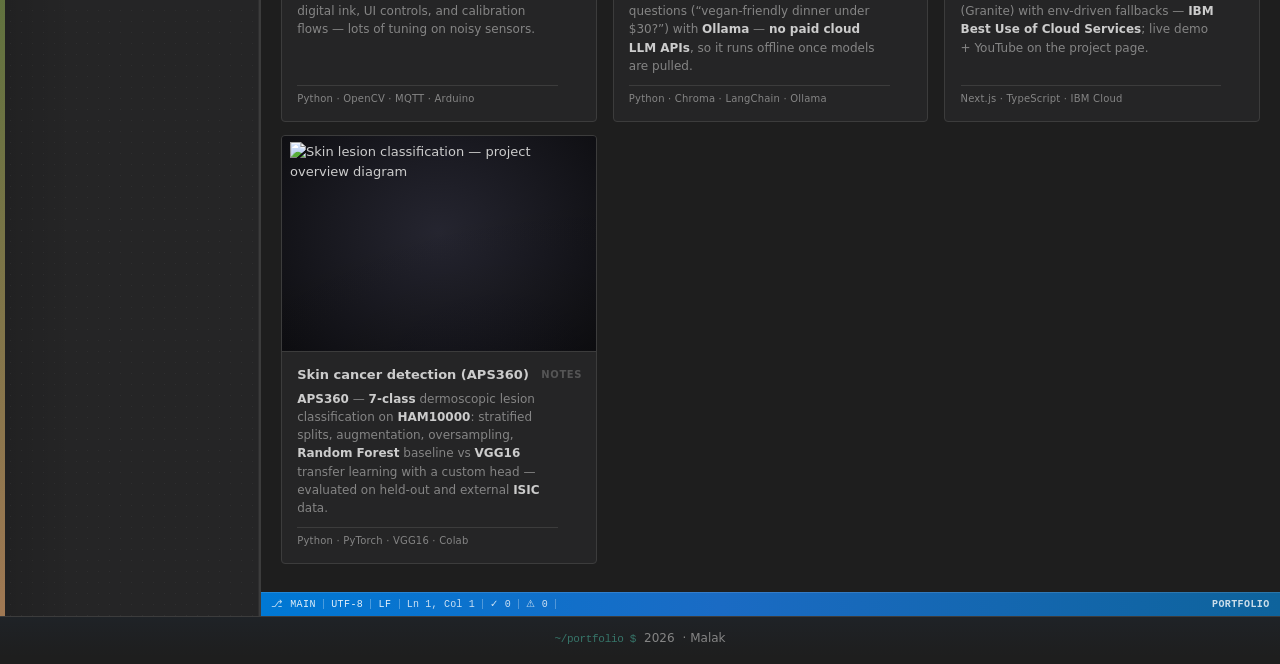
==== commit 56cf8c69: "don" ====
--- a/index.html
+++ b/index.html
@@ -369,8 +369,8 @@
                 <p class="projects-lede">Course hardware (<strong>ECE241</strong> Pacman, <strong>ECE243</strong> TRON), a capstone GIS router, hackathon builds, and a few “run it locally” Python experiments — each page has screenshots, stack notes, and what broke along the way.</p>
               </header>
               <div class="term-output-section term-output-projects term-output-projects-bare">
-                <div class="project-category" id="hardware-projects">
-                  <h3 class="project-category-title">Hardware</h3>
+                <div class="project-category project-category--combined">
+                  <p class="projects-kind-label">Hardware · Software</p>
                   <div class="project-grid">
                     <a href="project-pacman-fpga.html" class="project-card">
                       <div class="project-card-thumb project-card-thumb--diagram">
@@ -401,11 +401,6 @@
                         <p class="project-card-meta">C · DE1-SoC · VGA · dual PS/2</p>
                       </div>
                     </a>
-                  </div>
-                </div>
-                <div class="project-category" id="software-projects">
-                  <h3 class="project-category-title">Software</h3>
-                  <div class="project-grid">
                     <a href="project-giselle.html" class="project-card">
                       <div class="project-card-thumb project-card-thumb--giselle-icons">
                         <img src="https://github.com/user-attachments/assets/657905b9-fd1b-4382-acfc-73becb07c3f2" alt="GISelle — icon layers demo (map + toggles)" width="400" height="225" loading="lazy" decoding="async" />
--- a/styles.css
+++ b/styles.css
@@ -2229,6 +2229,113 @@
   font-weight: 400;
   letter-spacing: 0;
 }
+
+/* Projects — same rhythm as About (plain header, calm cards, thumbs unchanged) */
+.projects-section .projects-header {
+  padding-left: 0;
+}
+.projects-section .projects-header::before {
+  display: none;
+}
+.projects-section .projects-header .projects-lede {
+  font-size: 12px;
+  line-height: 1.55;
+  max-width: none;
+}
+.projects-section .term-output-section.term-output-projects-bare {
+  max-width: min(72rem, 100%);
+}
+.projects-section .project-category-title {
+  font-size: 12px;
+  font-weight: 600;
+  letter-spacing: 0;
+  text-transform: none;
+  color: var(--term-text);
+  margin-bottom: 0.5rem;
+}
+.projects-section .projects-kind-label {
+  margin: 0 0 0.55rem;
+  font-size: 11px;
+  font-weight: 600;
+  letter-spacing: 0.06em;
+  text-transform: uppercase;
+  color: var(--term-muted);
+  line-height: 1.3;
+}
+.projects-section .project-category--combined {
+  margin-top: 0.5rem;
+}
+.projects-section .project-category:first-child {
+  margin-top: 0.5rem;
+}
+.projects-section .project-grid {
+  gap: 0.85rem 1rem;
+}
+.projects-section .project-card {
+  border-radius: var(--radius-md);
+  transition: border-color 0.12s ease, background 0.12s ease;
+  box-shadow: inset 0 1px 0 rgba(255, 255, 255, 0.045);
+}
+[data-theme="light"] .projects-section .project-card {
+  box-shadow: inset 0 1px 0 rgba(0, 0, 0, 0.04);
+}
+.projects-section .project-card:hover {
+  transform: none;
+  box-shadow: inset 0 1px 0 rgba(255, 255, 255, 0.06);
+  outline-color: transparent;
+  background: var(--vscode-list-hover);
+  border-color: var(--term-border);
+}
+[data-theme="light"] .projects-section .project-card:hover {
+  box-shadow: inset 0 1px 0 rgba(0, 0, 0, 0.05);
+}
+.projects-section .project-card:hover .project-card-title {
+  color: var(--term-text);
+}
+.projects-section .project-card-thumb {
+  border-bottom-color: var(--term-border);
+}
+.projects-section .project-card-thumb::after {
+  opacity: 0.38;
+}
+.projects-section .project-card:hover .project-card-thumb::after {
+  opacity: 0.32;
+}
+[data-theme="light"] .projects-section .project-card-thumb::after {
+  opacity: 0.32;
+}
+[data-theme="light"] .projects-section .project-card:hover .project-card-thumb::after {
+  opacity: 0.28;
+}
+.projects-section .project-card-body {
+  padding: 0.85rem 2.35rem 0.9rem 0.95rem;
+}
+.projects-section .project-card-link-hint {
+  font-size: 10px;
+  letter-spacing: 0.06em;
+  text-transform: uppercase;
+  font-weight: 600;
+  opacity: 0.5;
+}
+.projects-section .project-card:hover .project-card-link-hint {
+  color: var(--term-muted);
+  opacity: 0.85;
+}
+.projects-section .project-card-meta {
+  margin: 0;
+  padding-top: 0.4rem;
+  margin-top: 0.1rem;
+  border-top: 1px solid var(--term-border);
+  font-family: var(--font);
+  font-size: 10px;
+  letter-spacing: 0.02em;
+  line-height: 1.45;
+  color: var(--term-muted);
+}
+[data-theme="light"] .projects-section .project-card-meta {
+  border-top-color: rgba(0, 0, 0, 0.08);
+}
+
 .term-h2-projects {
   font-size: 15px;
   font-weight: 600;
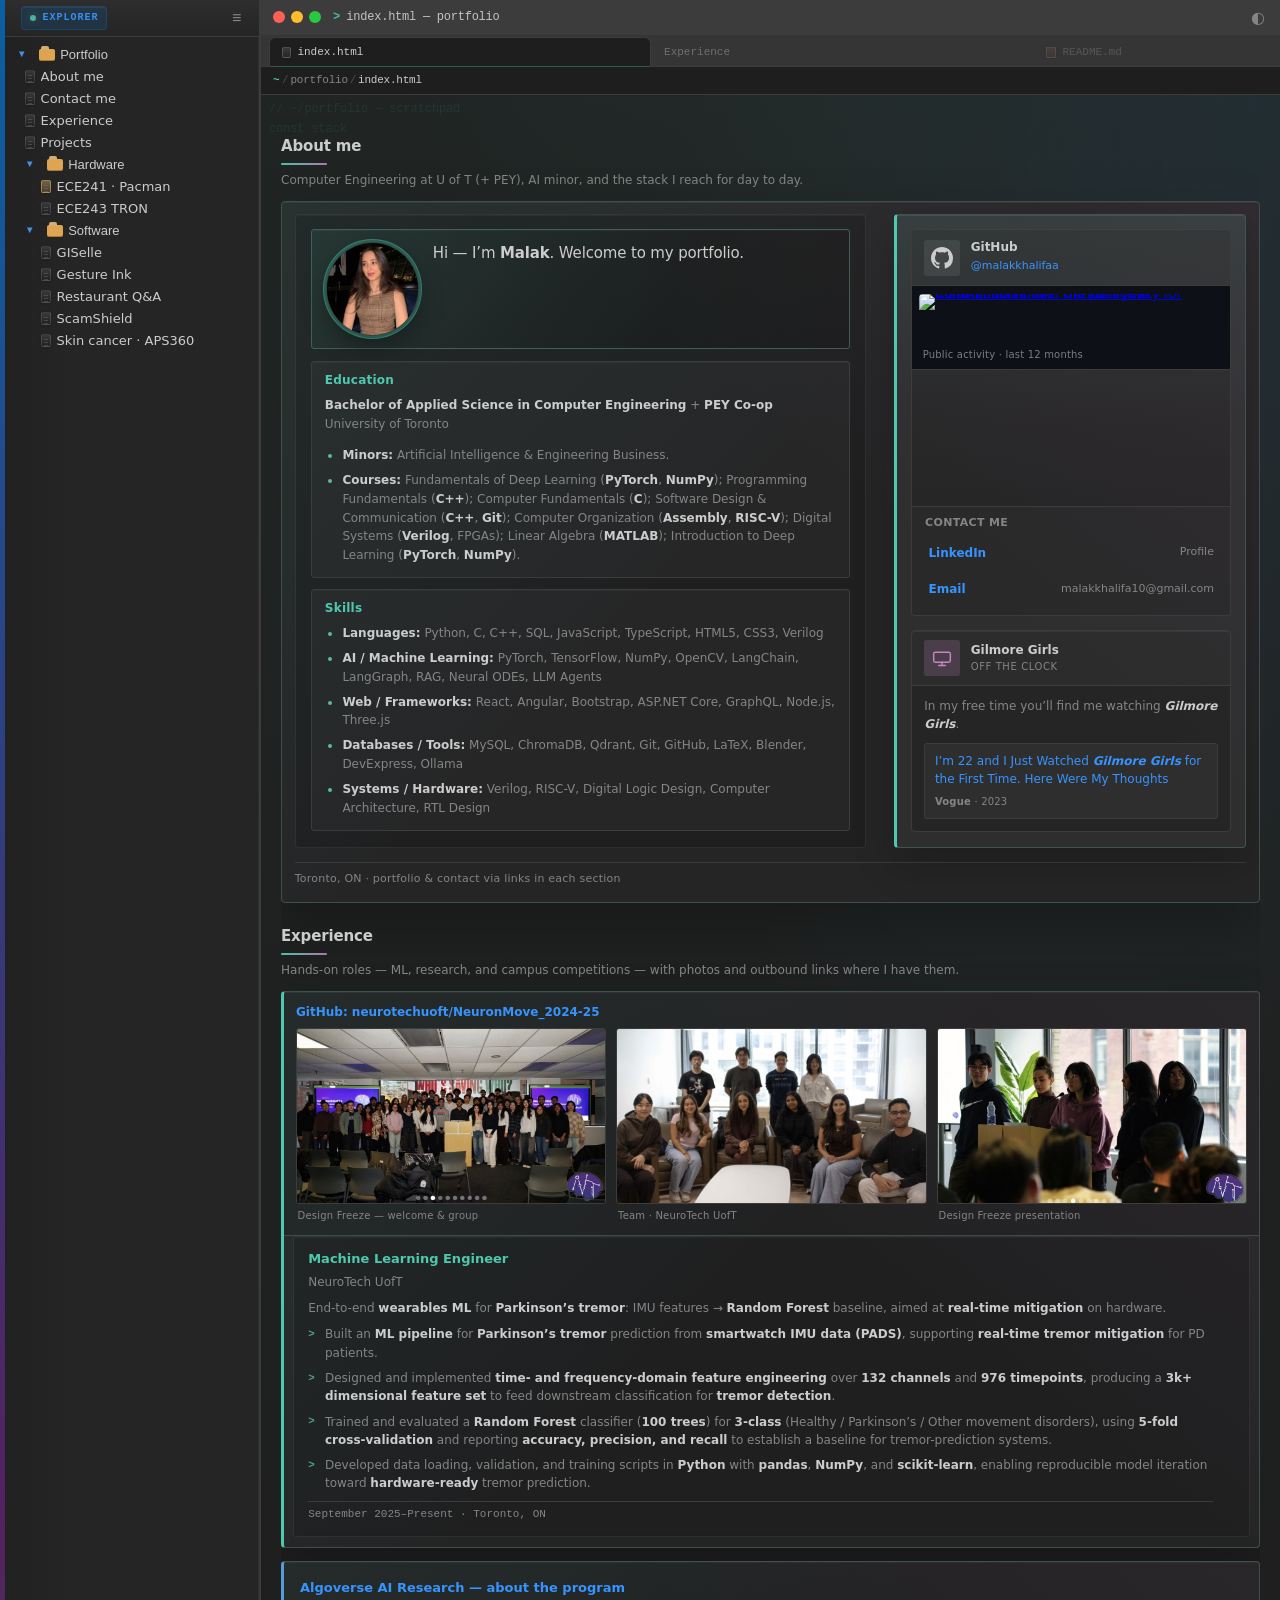
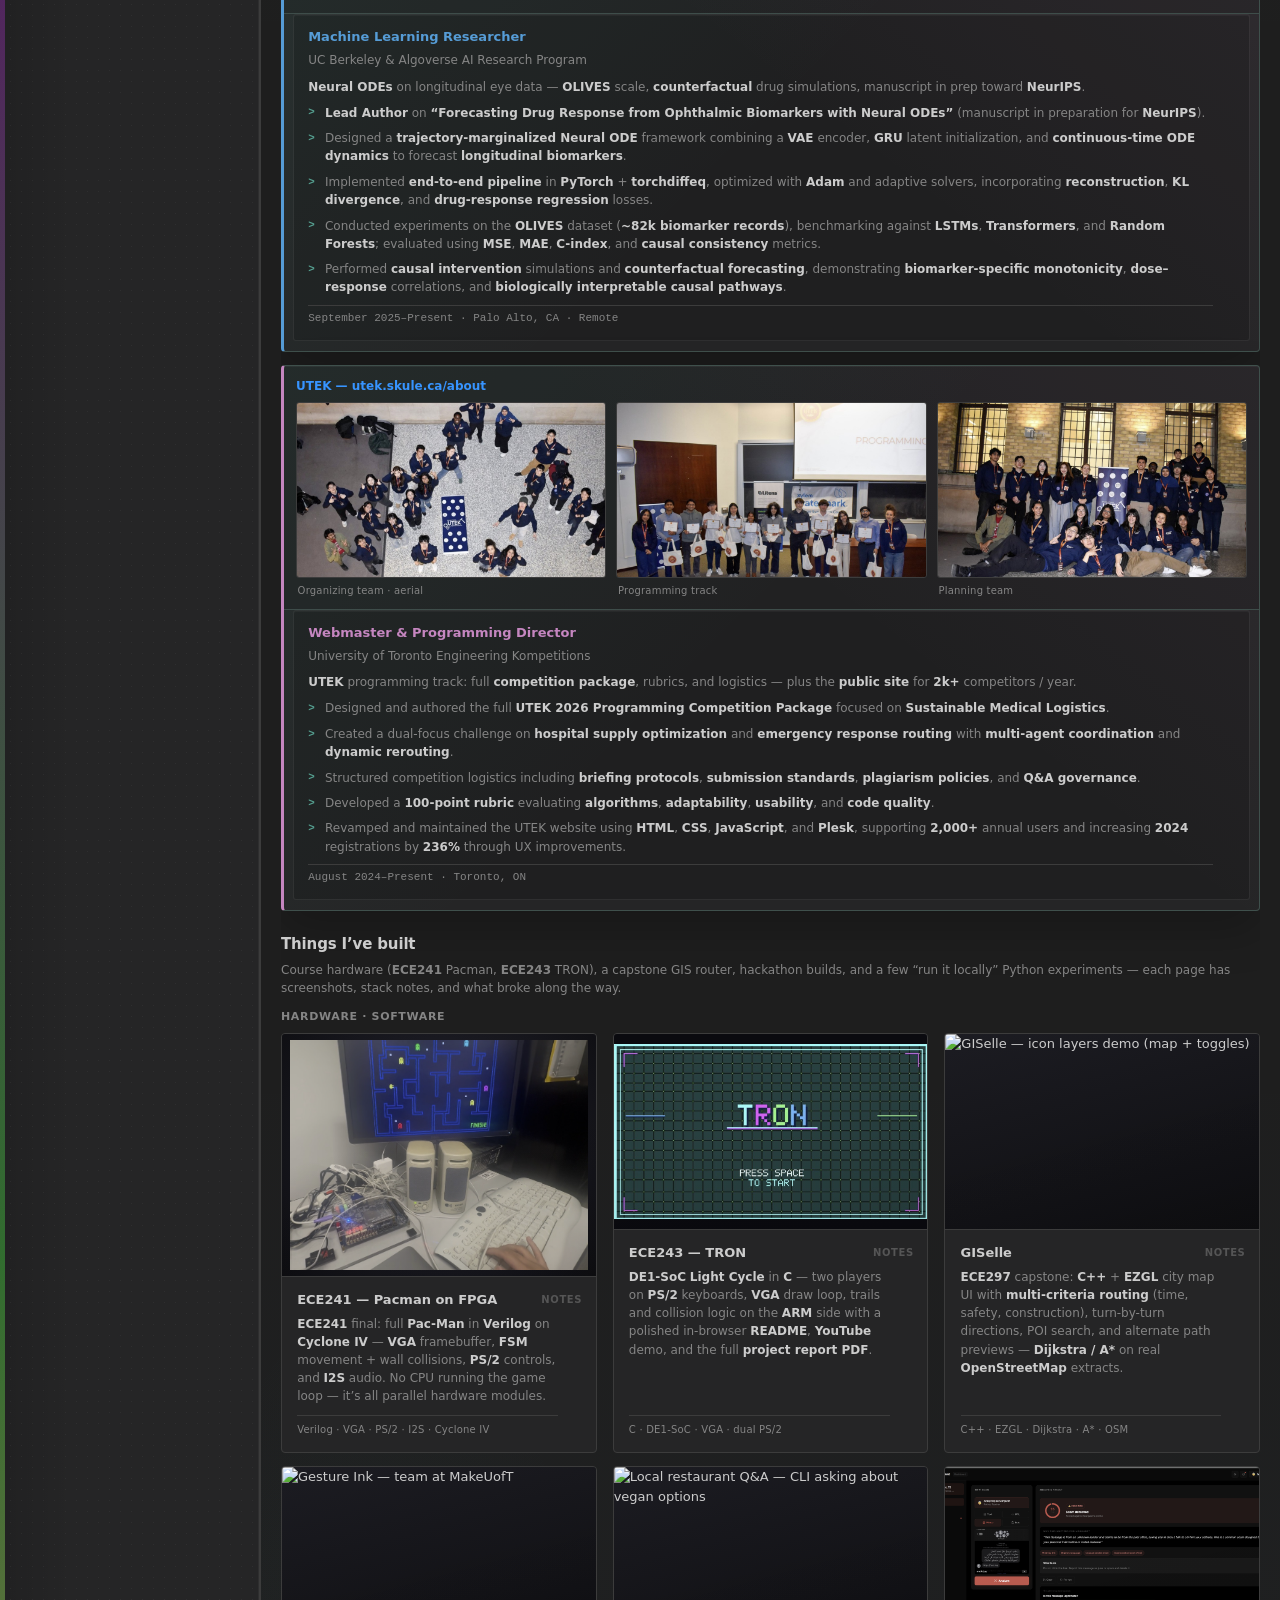
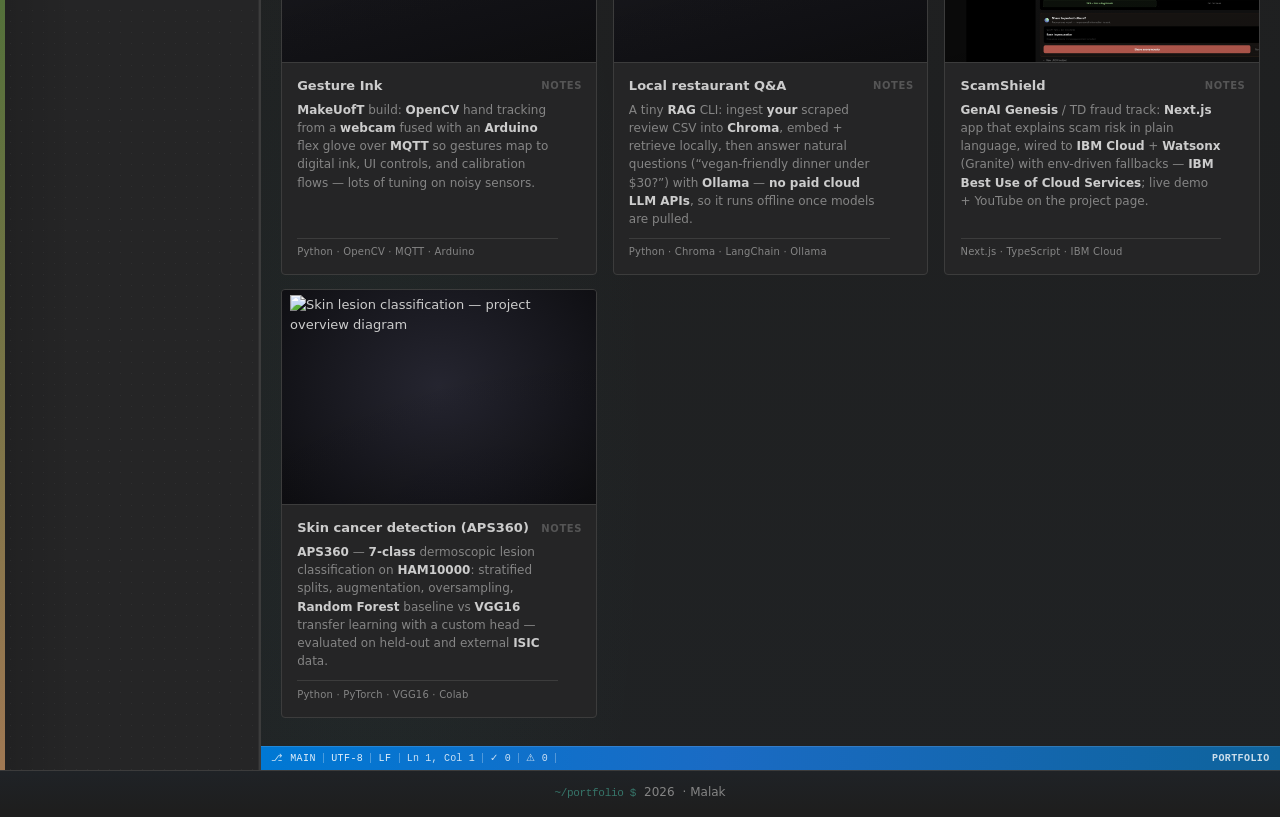
==== commit ece702d6: "done" ====
--- a/index.html
+++ b/index.html
@@ -77,7 +77,10 @@
           <span class="term-breadcrumb-sep" aria-hidden="true">/</span>
           <span class="term-breadcrumb-part term-breadcrumb-part--file">index.html</span>
         </nav>
-        <main class="term-body">
+        <main class="term-body term-body--code-backdrop">
+          <div class="code-typing-backdrop" aria-hidden="true">
+            <pre class="code-typing-pre"></pre>
+          </div>
           <div class="term-content term-content--projects-only">
             <section class="term-section-start about-section projects-section--solo" id="about" aria-labelledby="about-heading">
               <header class="projects-header">
--- a/styles.css
+++ b/styles.css
@@ -698,6 +698,58 @@
 [data-theme="light"] .term-body {
   background-image: linear-gradient(180deg, rgba(9, 134, 88, 0.04) 0%, transparent 11rem);
 }
+/* Index only: fake “typing” wash behind sections (pointer-events none; does not affect layout) */
+.term-body.term-body--code-backdrop {
+  position: relative;
+  background-color: transparent;
+  background-image: none;
+}
+.term-body.term-body--code-backdrop .term-content {
+  position: relative;
+  z-index: 1;
+}
+.code-typing-backdrop {
+  position: absolute;
+  inset: 0;
+  z-index: 0;
+  pointer-events: none;
+  overflow: hidden;
+  padding: 0.35rem 0.5rem 1rem;
+  box-sizing: border-box;
+  background: linear-gradient(180deg, rgba(78, 201, 176, 0.04) 0%, transparent 42%),
+    linear-gradient(0deg, rgba(86, 156, 214, 0.03) 0%, transparent 35%);
+  opacity: 1;
+}
+[data-theme="light"] .code-typing-backdrop {
+  background: linear-gradient(180deg, rgba(9, 134, 88, 0.05) 0%, transparent 42%),
+    linear-gradient(0deg, rgba(0, 106, 177, 0.04) 0%, transparent 35%);
+}
+.code-typing-pre {
+  margin: 0;
+  padding: 0;
+  font-family: var(--font-mono);
+  font-size: clamp(10px, 1.15vw, 12px);
+  line-height: 1.6;
+  letter-spacing: -0.01em;
+  color: rgba(78, 201, 176, 0.1);
+  white-space: pre-wrap;
+  word-break: break-word;
+  max-width: 100%;
+  min-height: min(120vh, 100%);
+  -webkit-user-select: none;
+  user-select: none;
+}
+[data-theme="light"] .code-typing-pre {
+  color: rgba(9, 134, 88, 0.12);
+}
+@media (prefers-reduced-motion: reduce) {
+  .code-typing-pre {
+    color: rgba(78, 201, 176, 0.08);
+  }
+  [data-theme="light"] .code-typing-pre {
+    color: rgba(9, 134, 88, 0.1);
+  }
+}
 body:has(> .terminal-window) .term-body {
   padding: 1.35rem 1.35rem 2rem;
   min-height: 60vh;
@@ -726,23 +778,67 @@
   font-size: 12px;
   max-width: none;
 }
+.about-section .projects-header .term-h2-projects {
+  position: relative;
+  padding-bottom: 0.5rem;
+  margin-bottom: 0;
+}
+.about-section .projects-header .term-h2-projects::after {
+  content: '';
+  position: absolute;
+  left: 0;
+  bottom: 0;
+  width: 2.85rem;
+  height: 2px;
+  border-radius: 2px;
+  background: linear-gradient(90deg, var(--term-prompt), rgba(197, 134, 192, 0.9));
+  opacity: 0.95;
+}
 .about-section .about-panel {
+  position: relative;
   border-radius: var(--radius-md);
+  border: 1px solid color-mix(in srgb, var(--term-border) 86%, var(--term-prompt) 14%);
   transition: border-color 0.12s ease, background 0.12s ease;
-  box-shadow: none;
+  background:
+    linear-gradient(135deg, rgba(78, 201, 176, 0.08) 0%, transparent 46%),
+    linear-gradient(218deg, rgba(197, 134, 192, 0.07) 0%, transparent 42%),
+    var(--term-surface);
+  box-shadow:
+    0 1px 0 rgba(255, 255, 255, 0.055) inset,
+    0 22px 56px rgba(0, 0, 0, 0.24);
+}
+[data-theme="light"] .about-section .about-panel {
+  background:
+    linear-gradient(135deg, rgba(9, 134, 88, 0.07) 0%, transparent 46%),
+    linear-gradient(218deg, rgba(128, 88, 156, 0.06) 0%, transparent 42%),
+    var(--term-surface);
+  border: 1px solid color-mix(in srgb, var(--term-border) 90%, var(--term-prompt) 10%);
+  box-shadow:
+    0 1px 0 rgba(255, 255, 255, 0.9) inset,
+    0 14px 36px rgba(0, 0, 0, 0.07);
 }
 .about-section .about-panel:hover {
   transform: none;
-  box-shadow: none;
   outline-color: transparent;
-  background: var(--term-surface);
+  background:
+    linear-gradient(135deg, rgba(78, 201, 176, 0.09) 0%, transparent 46%),
+    linear-gradient(218deg, rgba(197, 134, 192, 0.08) 0%, transparent 42%),
+    var(--term-surface);
+  box-shadow:
+    0 1px 0 rgba(255, 255, 255, 0.06) inset,
+    0 22px 56px rgba(0, 0, 0, 0.24);
 }
 [data-theme="light"] .about-section .about-panel:hover {
-  background: var(--term-surface);
-  box-shadow: none;
+  background:
+    linear-gradient(135deg, rgba(9, 134, 88, 0.08) 0%, transparent 46%),
+    linear-gradient(218deg, rgba(128, 88, 156, 0.07) 0%, transparent 42%),
+    var(--term-surface);
+  box-shadow:
+    0 1px 0 rgba(255, 255, 255, 0.9) inset,
+    0 14px 36px rgba(0, 0, 0, 0.07);
 }
 .about-section .about-panel__body {
-  padding: 0.85rem 0.95rem 1rem;
+  padding: 0.75rem 0.8rem 0.95rem;
   max-width: min(72rem, 100%);
 }
 .about-section .about-panel__layout {
@@ -770,12 +866,16 @@
   display: flex;
   flex-direction: column;
   gap: 0.85rem;
-  padding: 0.75rem 0.85rem 0.9rem;
-  border: 1px solid var(--term-border);
+  padding: 0.8rem 0.88rem 0.95rem;
+  border: 1px solid color-mix(in srgb, var(--term-border) 82%, var(--term-prompt) 18%);
   border-radius: var(--radius-md);
   border-left: 3px solid var(--term-prompt);
-  background: rgba(255, 255, 255, 0.04);
-  box-shadow: inset 0 1px 0 rgba(255, 255, 255, 0.06);
+  background:
+    linear-gradient(180deg, rgba(78, 201, 176, 0.07) 0%, transparent 32%),
+    rgba(255, 255, 255, 0.045);
+  box-shadow:
+    inset 0 1px 0 rgba(255, 255, 255, 0.08),
+    0 16px 42px rgba(0, 0, 0, 0.2);
 }
 .about-section .about-panel__aside-top {
   display: flex;
@@ -784,8 +884,14 @@
   min-height: 0;
 }
 [data-theme="light"] .about-section .about-panel__aside {
-  background: rgba(0, 0, 0, 0.03);
-  box-shadow: inset 0 1px 0 rgba(0, 0, 0, 0.04);
+  background:
+    linear-gradient(180deg, rgba(9, 134, 88, 0.06) 0%, transparent 32%),
+    rgba(255, 255, 255, 0.72);
+  border: 1px solid color-mix(in srgb, var(--term-border) 88%, var(--term-prompt) 12%);
+  border-left: 3px solid var(--term-prompt);
+  box-shadow:
+    inset 0 1px 0 rgba(255, 255, 255, 0.95),
+    0 12px 28px rgba(0, 0, 0, 0.06);
 }
 .about-section .about-panel__github-panel {
   display: flex;
@@ -1010,47 +1116,91 @@
   font-style: normal;
   font-weight: 600;
 }
+.about-section .about-panel__main {
+  padding: 0.85rem 0.95rem 1rem;
+  border-radius: var(--radius-md);
+  border: 1px solid rgba(255, 255, 255, 0.07);
+  background: rgba(0, 0, 0, 0.14);
+  box-shadow: inset 0 1px 0 rgba(255, 255, 255, 0.04);
+}
+[data-theme="light"] .about-section .about-panel__main {
+  border: 1px solid rgba(0, 0, 0, 0.07);
+  background: rgba(255, 255, 255, 0.52);
+  box-shadow: inset 0 1px 0 rgba(255, 255, 255, 0.85);
+}
 .about-section .about-panel__main .about-panel__intro {
-  padding-bottom: 0.65rem;
-  margin-bottom: 0.65rem;
-  border-bottom: 1px solid var(--term-border);
+  padding: 0.75rem 0.85rem;
+  margin-bottom: 0.75rem;
+  border-radius: var(--radius-sm);
+  border: 1px solid color-mix(in srgb, var(--term-border) 75%, var(--term-prompt) 25%);
+  background: linear-gradient(125deg, rgba(78, 201, 176, 0.09) 0%, rgba(0, 0, 0, 0.12) 65%);
+  box-shadow: 0 1px 0 rgba(255, 255, 255, 0.04) inset;
+}
+[data-theme="light"] .about-section .about-panel__main .about-panel__intro {
+  background: linear-gradient(125deg, rgba(9, 134, 88, 0.08) 0%, rgba(255, 255, 255, 0.9) 70%);
+  border: 1px solid color-mix(in srgb, var(--term-border) 85%, var(--term-prompt) 15%);
 }
 .about-section .about-panel__main .about-panel__lead {
-  font-size: 14px;
-  line-height: 1.5;
+  font-size: 15px;
+  line-height: 1.55;
+  letter-spacing: -0.01em;
 }
 .about-section .about-panel__main .about-panel__photo {
-  width: 5.75rem;
-  height: 5.75rem;
+  width: 5.85rem;
+  height: 5.85rem;
   box-shadow:
-    0 0 0 2px var(--term-surface),
-    0 0 0 3px rgba(78, 201, 176, 0.45);
+    0 0 0 2px rgba(0, 0, 0, 0.25),
+    0 0 0 3px rgba(78, 201, 176, 0.5),
+    0 10px 24px rgba(0, 0, 0, 0.35);
 }
 [data-theme="light"] .about-section .about-panel__main .about-panel__photo {
   box-shadow:
-    0 0 0 2px var(--term-surface),
-    0 0 0 3px rgba(9, 134, 88, 0.35);
-}
-.about-section .about-panel__block {
-  padding-top: 0.6rem;
-  margin-bottom: 0.75rem;
+    0 0 0 2px rgba(255, 255, 255, 0.95),
+    0 0 0 3px rgba(9, 134, 88, 0.4),
+    0 8px 20px rgba(0, 0, 0, 0.1);
+}
+.about-section .about-panel__main .about-panel__block {
+  padding: 0.7rem 0.8rem 0.8rem;
+  margin-bottom: 0.65rem;
+  border-radius: var(--radius-sm);
+  border: 1px solid var(--term-border);
+  background: rgba(255, 255, 255, 0.03);
+  box-shadow: 0 1px 0 rgba(255, 255, 255, 0.03) inset;
+}
+[data-theme="light"] .about-section .about-panel__main .about-panel__block {
+  background: rgba(255, 255, 255, 0.65);
+  border-color: rgba(0, 0, 0, 0.08);
+}
+.about-section .about-panel__main .about-panel__block:last-of-type {
+  margin-bottom: 0;
 }
 .about-section .about-panel__main > .about-panel__intro + .about-panel__block {
+  padding-top: 0.7rem;
+}
+.about-section .about-panel__main .about-panel__heading {
+  text-transform: none;
+  letter-spacing: 0.02em;
+  font-size: 12px;
+  font-weight: 600;
+  color: var(--term-prompt);
+}
+[data-theme="light"] .about-section .about-panel__main .about-panel__heading {
+  color: #0a7a56;
+}
+.about-section .about-panel__main .about-panel__list li::marker {
+  color: color-mix(in srgb, var(--term-prompt) 75%, var(--term-muted));
+}
+.about-section .about-panel__meta {
+  border-top: 1px solid var(--term-border);
   padding-top: 0.55rem;
-  border-top: none;
-}
-.about-section .about-panel__heading {
-  text-transform: none;
-  letter-spacing: 0;
-  font-size: 12px;
-  color: var(--term-text);
-}
-.about-section .about-panel__meta {
-  border-top: none;
-  padding-top: 0.25rem;
-  margin-top: 0.5rem !important;
+  margin-top: 0.85rem !important;
   font-family: var(--font);
   font-size: 11px;
+  color: var(--term-muted);
+  letter-spacing: 0.02em;
+}
+[data-theme="light"] .about-section .about-panel__meta {
+  border-top-color: rgba(0, 0, 0, 0.08);
 }
 .about-panel__gilmore-title {
   margin: 0;
@@ -1861,31 +2011,141 @@
   font-size: 12px;
   max-width: none;
 }
+.experience-section .projects-header .term-h2-projects {
+  position: relative;
+  padding-bottom: 0.5rem;
+  margin-bottom: 0;
+}
+.experience-section .projects-header .term-h2-projects::after {
+  content: '';
+  position: absolute;
+  left: 0;
+  bottom: 0;
+  width: 2.85rem;
+  height: 2px;
+  border-radius: 2px;
+  background: linear-gradient(90deg, var(--term-prompt), rgba(197, 134, 192, 0.9));
+  opacity: 0.95;
+}
+.experience-section .term-output-section.term-output-projects-bare {
+  max-width: min(72rem, 100%);
+}
 .experience-section .experience-stack {
   gap: 0.85rem;
 }
 .experience-section .experience-card {
   border-radius: var(--radius-md);
-  transition: border-color 0.12s ease, background 0.12s ease;
+  border: 1px solid color-mix(in srgb, var(--term-border) 86%, var(--term-prompt) 14%);
+  transition: border-color 0.12s ease, background 0.12s ease, box-shadow 0.12s ease;
+  background:
+    linear-gradient(135deg, rgba(78, 201, 176, 0.07) 0%, transparent 48%),
+    linear-gradient(218deg, rgba(197, 134, 192, 0.06) 0%, transparent 44%),
+    var(--term-surface);
+  box-shadow:
+    0 1px 0 rgba(255, 255, 255, 0.05) inset,
+    0 18px 46px rgba(0, 0, 0, 0.22);
+}
+[data-theme="light"] .experience-section .experience-card {
+  border: 1px solid color-mix(in srgb, var(--term-border) 90%, var(--term-prompt) 10%);
+  background:
+    linear-gradient(135deg, rgba(9, 134, 88, 0.06) 0%, transparent 48%),
+    linear-gradient(218deg, rgba(128, 88, 156, 0.05) 0%, transparent 44%),
+    var(--term-surface);
+  box-shadow:
+    0 1px 0 rgba(255, 255, 255, 0.88) inset,
+    0 12px 32px rgba(0, 0, 0, 0.06);
+}
+.experience-section .experience-stack .experience-card:nth-child(1) {
+  border-left: 3px solid #4ec9b0;
+}
+.experience-section .experience-stack .experience-card:nth-child(2) {
+  border-left: 3px solid #569cd6;
+}
+.experience-section .experience-stack .experience-card:nth-child(3) {
+  border-left: 3px solid #c586c0;
 }
 .experience-section .experience-card:hover {
   transform: none;
-  box-shadow: none;
   outline-color: transparent;
-  background: var(--term-surface);
+  background:
+    linear-gradient(135deg, rgba(78, 201, 176, 0.085) 0%, transparent 48%),
+    linear-gradient(218deg, rgba(197, 134, 192, 0.075) 0%, transparent 44%),
+    var(--term-surface);
+  box-shadow:
+    0 1px 0 rgba(255, 255, 255, 0.055) inset,
+    0 18px 46px rgba(0, 0, 0, 0.22);
+  border-color: color-mix(in srgb, var(--term-border) 82%, var(--term-prompt) 18%);
 }
 [data-theme="light"] .experience-section .experience-card:hover {
-  background: var(--term-surface);
-  box-shadow: none;
-}
-.experience-section .experience-card:hover .experience-card__role {
-  color: var(--term-text);
+  background:
+    linear-gradient(135deg, rgba(9, 134, 88, 0.075) 0%, transparent 48%),
+    linear-gradient(218deg, rgba(128, 88, 156, 0.065) 0%, transparent 44%),
+    var(--term-surface);
+  box-shadow:
+    0 1px 0 rgba(255, 255, 255, 0.9) inset,
+    0 12px 32px rgba(0, 0, 0, 0.06);
 }
 .experience-section .experience-card:hover .experience-media__grid--strip .experience-media__fig img {
   border-color: var(--term-border);
 }
 .experience-section .experience-card:hover .experience-media__grid:not(.experience-media__grid--strip) .experience-media__fig img {
   transform: none;
+}
+.experience-section .experience-card__hero {
+  background: rgba(0, 0, 0, 0.1);
+  border-bottom-color: color-mix(in srgb, var(--term-border) 88%, var(--term-prompt) 12%);
+}
+[data-theme="light"] .experience-section .experience-card__hero {
+  background: rgba(0, 0, 0, 0.03);
+}
+.experience-section .experience-card__hero--link {
+  background: rgba(0, 0, 0, 0.1);
+}
+[data-theme="light"] .experience-section .experience-card__hero--link {
+  background: rgba(0, 0, 0, 0.03);
+}
+.experience-section .experience-card-body {
+  margin: 0 0.55rem 0.6rem;
+  padding: 0.8rem 2.25rem 0.85rem 0.9rem;
+  border-radius: var(--radius-sm);
+  border: 1px solid rgba(255, 255, 255, 0.07);
+  background: rgba(0, 0, 0, 0.14);
+  box-shadow: inset 0 1px 0 rgba(255, 255, 255, 0.035);
+}
+[data-theme="light"] .experience-section .experience-card-body {
+  border: 1px solid rgba(0, 0, 0, 0.07);
+  background: rgba(255, 255, 255, 0.5);
+  box-shadow: inset 0 1px 0 rgba(255, 255, 255, 0.85);
+}
+.experience-section .experience-card__role {
+  font-weight: 600;
+}
+.experience-section .experience-stack .experience-card:nth-child(1) .experience-card__role {
+  color: #4ec9b0;
+}
+.experience-section .experience-stack .experience-card:nth-child(2) .experience-card__role {
+  color: #569cd6;
+}
+.experience-section .experience-stack .experience-card:nth-child(3) .experience-card__role {
+  color: #c586c0;
+}
+[data-theme="light"] .experience-section .experience-stack .experience-card:nth-child(1) .experience-card__role {
+  color: #0d8068;
+}
+[data-theme="light"] .experience-section .experience-stack .experience-card:nth-child(2) .experience-card__role {
+  color: #2b6cb0;
+}
+[data-theme="light"] .experience-section .experience-stack .experience-card:nth-child(3) .experience-card__role {
+  color: #80589c;
+}
+.experience-section .experience-card:hover .experience-card__role {
+  filter: brightness(1.08);
+}
+[data-theme="light"] .experience-section .experience-card:hover .experience-card__role {
+  filter: none;
+}
+.experience-section .experience-bullets li::before {
+  color: color-mix(in srgb, var(--term-prompt) 70%, var(--term-muted));
 }
 
 .experience-stack {
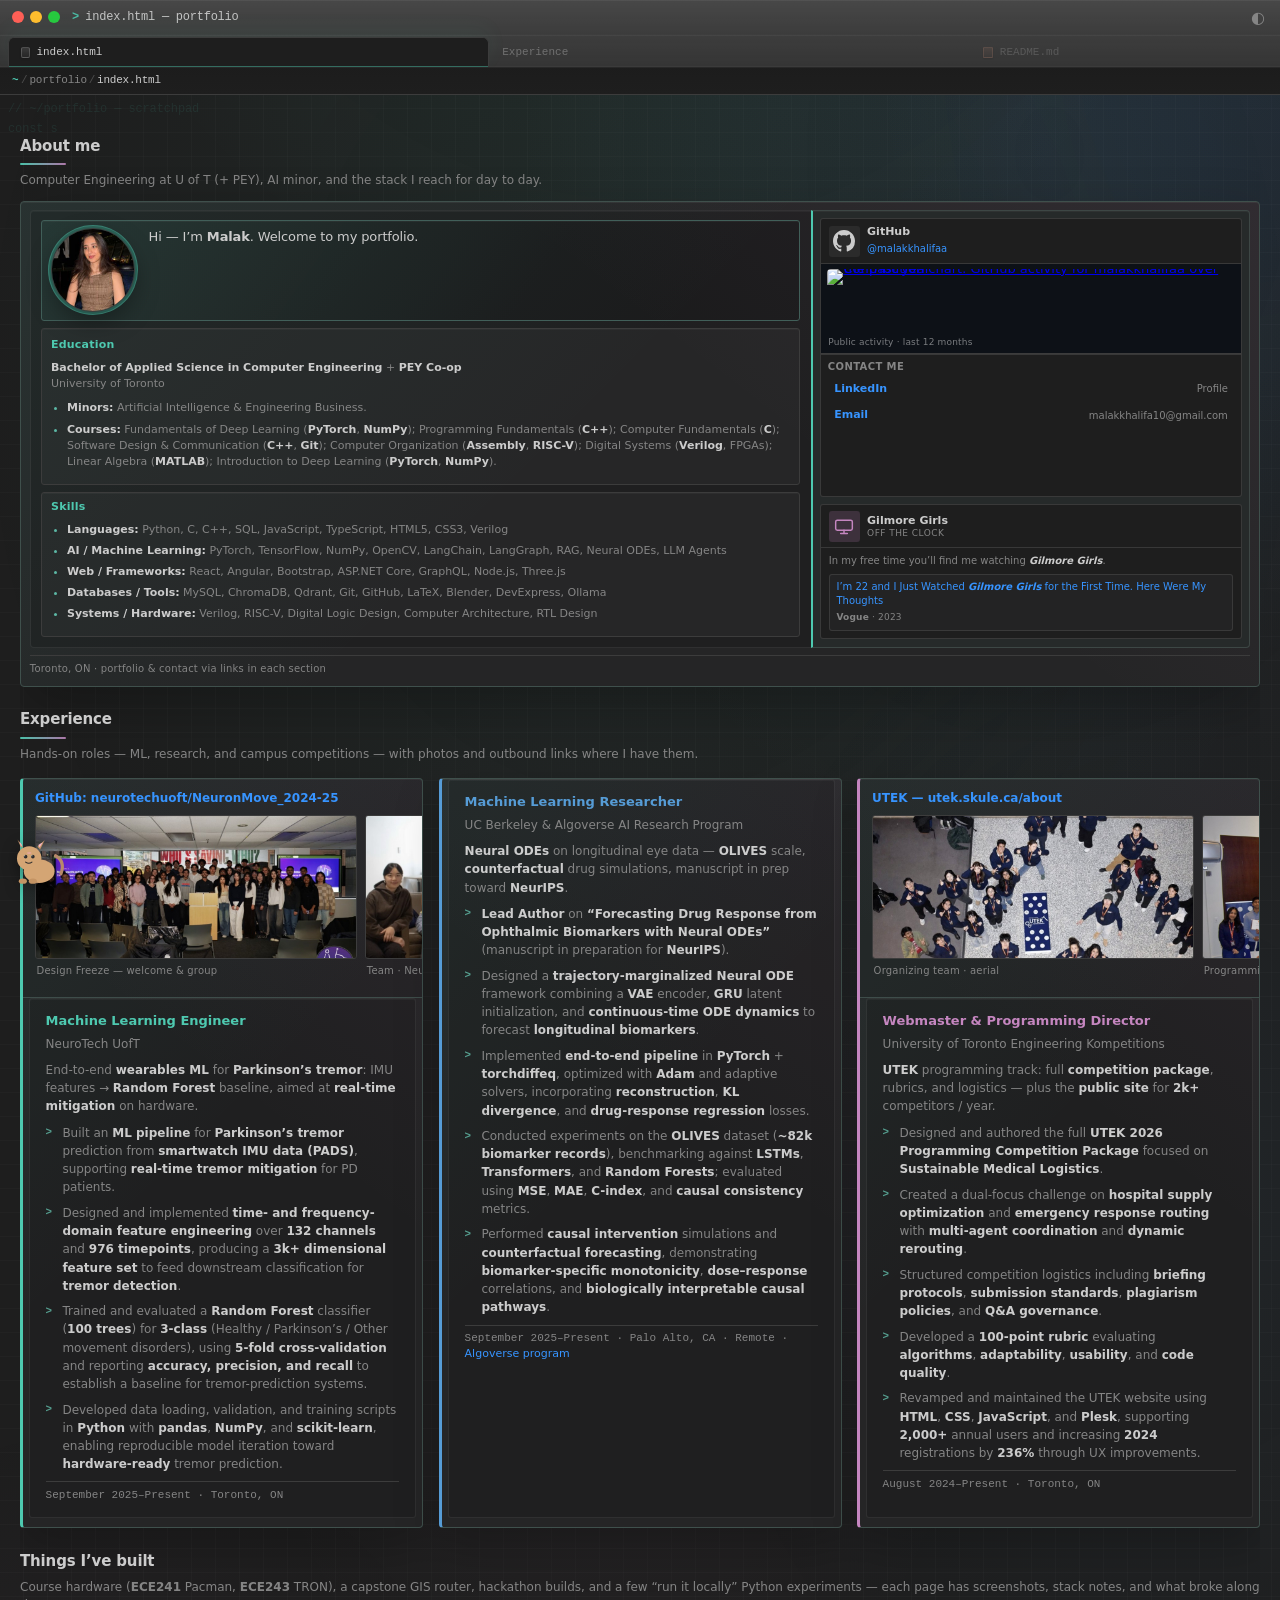
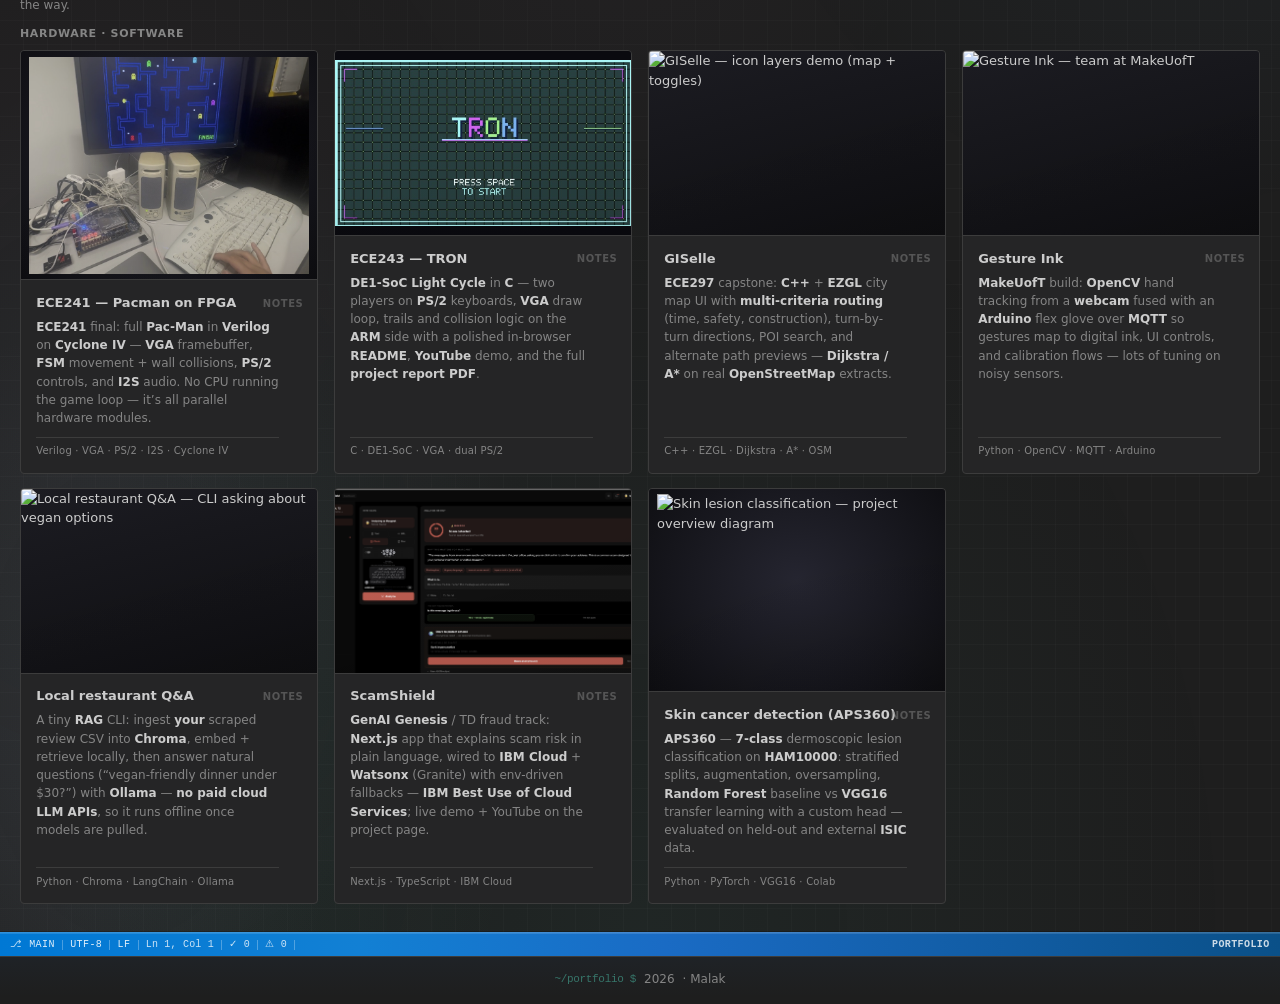
==== commit a01957de: "done" ====
--- a/index.html
+++ b/index.html
@@ -11,57 +11,10 @@
 <body>
   <canvas id="webgl-overlay" class="webgl-overlay" width="300" height="150" aria-hidden="true"></canvas>
   <div class="vscode-layout">
-    <button type="button" class="vscode-scrim" id="vscode-scrim" aria-label="Close explorer" tabindex="-1"></button>
-    <aside class="vscode-sidebar vscode-sidebar-cozy" aria-label="Explorer">
-      <div class="vscode-sidebar-header">
-        <span class="explorer-badge" title="Your file tree">
-          <span class="explorer-badge-glow" aria-hidden="true"></span>
-          <span class="explorer-badge-text">Explorer</span>
-        </span>
-        <button type="button" class="vscode-sidebar-toggle" id="sidebar-toggle" aria-label="Toggle sidebar">≡</button>
-      </div>
-      <nav class="vscode-tree">
-        <div class="vscode-tree-root">
-          <button type="button" class="vscode-tree-folder is-open" aria-expanded="true">
-            <span class="vscode-tree-chevron">▼</span>
-            <span class="vscode-tree-icon vscode-tree-icon-root" aria-hidden="true"></span>
-            <span class="vscode-tree-label">Portfolio</span>
-          </button>
-          <div class="vscode-tree-children">
-            <a href="#about" class="vscode-tree-item" data-section="about"><span class="vscode-tree-icon vscode-tree-icon-file" aria-hidden="true"></span><span class="vscode-tree-label">About me</span></a>
-            <a href="#contact" class="vscode-tree-item" data-section="contact"><span class="vscode-tree-icon vscode-tree-icon-file" aria-hidden="true"></span><span class="vscode-tree-label">Contact me</span></a>
-            <a href="#experience" class="vscode-tree-item" data-section="experience"><span class="vscode-tree-icon vscode-tree-icon-file" aria-hidden="true"></span><span class="vscode-tree-label">Experience</span></a>
-            <a href="#projects" class="vscode-tree-item" data-section="projects"><span class="vscode-tree-icon vscode-tree-icon-file" aria-hidden="true"></span><span class="vscode-tree-label">Projects</span></a>
-            <button type="button" class="vscode-tree-folder is-open" aria-expanded="true">
-              <span class="vscode-tree-chevron">▼</span>
-              <span class="vscode-tree-icon vscode-tree-icon-root" aria-hidden="true"></span>
-              <span class="vscode-tree-label">Hardware</span>
-            </button>
-            <div class="vscode-tree-children">
-              <a href="project-pacman-fpga.html" class="vscode-tree-item vscode-tree-item-nested"><span class="vscode-tree-icon vscode-tree-icon-file vscode-tree-icon-file--fun" aria-hidden="true"></span><span class="vscode-tree-label">ECE241 · Pacman</span></a>
-              <a href="project-ece243-tron.html" class="vscode-tree-item vscode-tree-item-nested"><span class="vscode-tree-icon vscode-tree-icon-file" aria-hidden="true"></span><span class="vscode-tree-label">ECE243 TRON</span></a>
-            </div>
-            <button type="button" class="vscode-tree-folder is-open" aria-expanded="true">
-              <span class="vscode-tree-chevron">▼</span>
-              <span class="vscode-tree-icon vscode-tree-icon-root" aria-hidden="true"></span>
-              <span class="vscode-tree-label">Software</span>
-            </button>
-            <div class="vscode-tree-children">
-              <a href="project-giselle.html" class="vscode-tree-item vscode-tree-item-nested"><span class="vscode-tree-icon vscode-tree-icon-file" aria-hidden="true"></span><span class="vscode-tree-label">GISelle</span></a>
-              <a href="project-gestureink.html" class="vscode-tree-item vscode-tree-item-nested"><span class="vscode-tree-icon vscode-tree-icon-file" aria-hidden="true"></span><span class="vscode-tree-label">Gesture Ink</span></a>
-              <a href="project-restaurant-local-qa.html" class="vscode-tree-item vscode-tree-item-nested"><span class="vscode-tree-icon vscode-tree-icon-file" aria-hidden="true"></span><span class="vscode-tree-label">Restaurant Q&amp;A</span></a>
-              <a href="project-scamshield.html" class="vscode-tree-item vscode-tree-item-nested"><span class="vscode-tree-icon vscode-tree-icon-file" aria-hidden="true"></span><span class="vscode-tree-label">ScamShield</span></a>
-              <a href="project-skincancer-aps360.html" class="vscode-tree-item vscode-tree-item-nested"><span class="vscode-tree-icon vscode-tree-icon-file" aria-hidden="true"></span><span class="vscode-tree-label">Skin cancer · APS360</span></a>
-            </div>
-          </div>
-        </div>
-      </nav>
-    </aside>
     <div class="vscode-main">
       <div class="terminal-window" id="terminal-window">
         <header class="term-titlebar">
           <div class="term-dots"><span class="dot close"></span><span class="dot min"></span><span class="dot max"></span></div>
-          <button type="button" class="term-explorer-toggle" id="explorer-toggle-mobile" aria-label="Open Explorer">≡</button>
           <span class="term-title">index.html — portfolio</span>
           <button type="button" class="term-theme-toggle" id="theme-toggle" aria-label="Toggle theme"><span class="icon-dark">◐</span><span class="icon-light">☀</span></button>
         </header>
@@ -293,9 +246,6 @@
                   </div>
                 </article>
                 <article class="experience-card">
-                  <div class="experience-card__hero experience-card__hero--link">
-                    <a href="https://algoverseairesearch.org/about" class="experience-media__about experience-media__about--block" target="_blank" rel="noopener noreferrer">Algoverse AI Research — about the program</a>
-                  </div>
                   <div class="experience-card-body">
                     <h3 class="experience-card__role">Machine Learning Researcher</h3>
                     <p class="experience-card__org">UC Berkeley &amp; Algoverse AI Research Program</p>
@@ -307,7 +257,7 @@
                     <li>Conducted experiments on the <strong>OLIVES</strong> dataset (<strong>~82k biomarker records</strong>), benchmarking against <strong>LSTMs</strong>, <strong>Transformers</strong>, and <strong>Random Forests</strong>; evaluated using <strong>MSE</strong>, <strong>MAE</strong>, <strong>C-index</strong>, and <strong>causal consistency</strong> metrics.</li>
                     <li>Performed <strong>causal intervention</strong> simulations and <strong>counterfactual forecasting</strong>, demonstrating <strong>biomarker-specific monotonicity</strong>, <strong>dose–response</strong> correlations, and <strong>biologically interpretable causal pathways</strong>.</li>
                   </ul>
-                    <p class="experience-card__footnote"><span>September 2025–Present</span> · <span>Palo Alto, CA · Remote</span></p>
+                    <p class="experience-card__footnote"><span>September 2025–Present</span> · <span>Palo Alto, CA · Remote</span> · <a href="https://algoverseairesearch.org/about" class="experience-footnote-link" target="_blank" rel="noopener noreferrer">Algoverse program</a></p>
                   </div>
                 </article>
                 <article class="experience-card">
--- a/styles.css
+++ b/styles.css
@@ -25,6 +25,12 @@
   --shadow-window: 0 8px 32px rgba(0, 0, 0, 0.36);
   --ease-out-soft: cubic-bezier(0.33, 1, 0.68, 1);
   --ease-spring: cubic-bezier(0.34, 1.25, 0.64, 1);
+  --ease-smooth: cubic-bezier(0.4, 0, 0.2, 1);
+  --chrome-line: rgba(255, 255, 255, 0.055);
+  --chrome-inset: inset 0 1px 0 rgba(255, 255, 255, 0.06);
+  --glow-teal: rgba(78, 201, 176, 0.12);
+  --glow-blue: rgba(86, 156, 214, 0.1);
+  --glow-violet: rgba(197, 134, 192, 0.08);
   --font: -apple-system, BlinkMacSystemFont, 'Segoe WPC', 'Segoe UI', system-ui, 'Ubuntu', sans-serif;
   --font-display: var(--font);
   --font-mono: 'Cascadia Code', 'SF Mono', 'Consolas', 'Courier New', monospace;
@@ -49,6 +55,11 @@
   --cute-blush: rgba(200, 120, 140, 0.06);
   --cute-lilac: rgba(120, 90, 200, 0.04);
   --shadow-window: 0 4px 24px rgba(0, 0, 0, 0.08);
+  --chrome-line: rgba(0, 0, 0, 0.06);
+  --chrome-inset: inset 0 1px 0 rgba(255, 255, 255, 0.85);
+  --glow-teal: rgba(9, 134, 88, 0.1);
+  --glow-blue: rgba(0, 106, 177, 0.08);
+  --glow-violet: rgba(120, 90, 200, 0.06);
 }
 *, *::before, *::after { box-sizing: border-box; margin: 0; padding: 0; }
 html {
@@ -125,12 +136,18 @@
 body:has(> .vscode-layout) {
   background-color: var(--term-bg);
   background-image:
+    radial-gradient(ellipse 120% 85% at 50% -28%, var(--glow-teal), transparent 55%),
+    radial-gradient(ellipse 50% 60% at 0% 45%, var(--glow-blue), transparent 48%),
+    radial-gradient(ellipse 48% 52% at 100% 85%, var(--glow-violet), transparent 50%),
     radial-gradient(ellipse 110% 75% at 50% -22%, var(--term-glow), transparent 58%),
     radial-gradient(ellipse 42% 55% at 0% 55%, rgba(86, 156, 214, 0.055), transparent 52%),
     radial-gradient(ellipse 38% 48% at 100% 88%, rgba(197, 134, 192, 0.045), transparent 50%);
 }
 [data-theme="light"] body:has(> .vscode-layout) {
   background-image:
+    radial-gradient(ellipse 120% 85% at 50% -28%, var(--glow-teal), transparent 55%),
+    radial-gradient(ellipse 50% 60% at 0% 45%, var(--glow-blue), transparent 48%),
+    radial-gradient(ellipse 48% 52% at 100% 85%, var(--glow-violet), transparent 50%),
     radial-gradient(ellipse 110% 75% at 50% -22%, var(--term-glow), transparent 58%),
     radial-gradient(ellipse 42% 55% at 0% 55%, rgba(0, 106, 177, 0.06), transparent 52%),
     radial-gradient(ellipse 38% 48% at 100% 88%, rgba(120, 90, 200, 0.04), transparent 50%);
@@ -147,81 +164,6 @@
   min-height: 100dvh;
 }
 
-.vscode-sidebar {
-  width: 260px;
-  min-width: 200px;
-  flex-shrink: 0;
-  background: var(--term-surface);
-  border-right: 1px solid var(--term-border);
-  display: flex;
-  flex-direction: column;
-  transition: transform 0.2s ease, width 0.2s ease;
-  position: relative;
-}
-.vscode-sidebar.collapsed { width: 0; min-width: 0; overflow: hidden; border-right-width: 0; }
-.vscode-sidebar-header {
-  display: flex;
-  align-items: center;
-  justify-content: space-between;
-  padding: 0.35rem 0.65rem 0.4rem 1rem;
-  min-height: 35px;
-  border-bottom: 1px solid var(--term-border);
-  background: var(--term-surface);
-}
-[data-theme="light"] .vscode-sidebar-header { background: var(--term-surface); }
-.vscode-sidebar-title {
-  font-size: 0.68rem;
-  font-weight: 600;
-  letter-spacing: 0.14em;
-  color: var(--term-muted);
-  font-family: var(--font-display);
-}
-.vscode-sidebar-toggle {
-  width: 24px; height: 24px; border: none; background: transparent; color: var(--term-muted);
-  cursor: pointer; border-radius: 4px; font-size: 1rem; display: flex; align-items: center; justify-content: center;
-}
-.vscode-sidebar-toggle:hover { color: var(--term-text); background: var(--vscode-list-hover); }
-.vscode-tree { flex: 1; overflow-y: auto; padding: 0.4rem 0 0.75rem; outline: none; }
-.vscode-tree-root { padding-left: 0; }
-.vscode-tree-folder, .vscode-tree-item {
-  display: flex; align-items: center; gap: 0.35rem;
-  padding: 2px 8px 2px 4px;
-  margin: 0 0.5rem;
-  min-height: 22px;
-  font-size: 13px;
-  line-height: 1.35;
-  color: var(--term-text);
-  text-decoration: none; border: none; background: none; cursor: pointer;
-  width: calc(100% - 1rem);
-  text-align: left;
-  transition: background 0.08s ease;
-  border-radius: var(--radius-sm);
-}
-.vscode-tree-folder:hover, .vscode-tree-item:hover { background: var(--vscode-list-hover); }
-.vscode-tree-item { transition: background 0.08s ease; }
-.vscode-tree-item:hover { transform: none; }
-.vscode-tree-item.active {
-  background: var(--vscode-list-active);
-  color: var(--vscode-list-active-fg);
-  box-shadow: 0 0 0 1px rgba(0, 120, 212, 0.4), 0 6px 18px rgba(0, 0, 0, 0.22);
-}
-[data-theme="light"] .vscode-tree-item.active {
-  box-shadow: 0 0 0 1px rgba(0, 95, 184, 0.35), 0 6px 16px rgba(0, 0, 0, 0.08);
-}
-.vscode-tree-item.active .vscode-tree-icon-file,
-.vscode-tree-item.active .vscode-tree-icon-root {
-  opacity: 0.95;
-}
-.vscode-tree-chevron { font-size: 0.6rem; width: 1rem; color: var(--term-muted); transition: transform 0.2s, color 0.15s ease; }
-.vscode-tree-folder.is-open > .vscode-tree-chevron {
-  color: color-mix(in srgb, var(--term-link) 82%, var(--term-muted));
-}
-.vscode-tree-folder:not(.is-open) .vscode-tree-chevron { transform: rotate(-90deg); }
-.vscode-tree-folder:not(.is-open) + .vscode-tree-children { display: none; }
-.vscode-tree-icon { font-size: 0.9rem; flex-shrink: 0; }
-.vscode-tree-label { white-space: nowrap; overflow: hidden; text-overflow: ellipsis; }
-.vscode-tree-children { padding-left: 0.5rem; margin-left: 0; border-left: none; }
-.vscode-tree-item-nested { padding-left: 0.75rem; }
 .vscode-main {
   flex: 1;
   min-width: 0;
@@ -241,156 +183,78 @@
     radial-gradient(ellipse 55% 42% at 12% 92%, rgba(9, 134, 88, 0.04), transparent 48%);
 }
 
-/* Sidebar — VS Code Explorer panel */
-.vscode-sidebar-cozy {
-  padding-left: 5px;
-  background-color: var(--term-surface);
-  background-image: linear-gradient(90deg, rgba(0, 0, 0, 0.12) 0%, transparent 28%);
-  border-right: 1px solid var(--term-border);
-  box-shadow: inset -1px 0 0 rgba(255, 255, 255, 0.04);
-}
-.vscode-sidebar-cozy::before {
-  content: '';
-  position: absolute;
-  left: 0;
-  top: 0;
-  bottom: 0;
-  width: 5px;
-  background: linear-gradient(180deg, #0078d4 0%, #68217a 38%, #388a34 72%, #d19a66 100%);
-  opacity: 0.72;
-  pointer-events: none;
-  z-index: 1;
-}
-[data-theme="light"] .vscode-sidebar-cozy {
-  background-image: linear-gradient(90deg, rgba(0, 0, 0, 0.03) 0%, transparent 30%);
-  box-shadow: inset -1px 0 0 rgba(0, 0, 0, 0.06);
-}
-[data-theme="light"] .vscode-sidebar-cozy::before {
-  opacity: 0.55;
-}
-.vscode-sidebar-cozy .vscode-sidebar-header {
-  position: relative;
-  z-index: 2;
-  background: linear-gradient(180deg, rgba(255, 255, 255, 0.04) 0%, transparent 100%), var(--term-surface);
-}
-[data-theme="light"] .vscode-sidebar-cozy .vscode-sidebar-header {
-  background: linear-gradient(180deg, rgba(255, 255, 255, 0.65) 0%, var(--term-surface) 100%);
-}
-.vscode-sidebar-cozy .vscode-tree {
-  position: relative;
-  z-index: 2;
-  background-color: transparent;
-  background-image: radial-gradient(circle at center, rgba(255, 255, 255, 0.045) 0.5px, transparent 0.5px);
-  background-size: 11px 11px;
-}
-[data-theme="light"] .vscode-sidebar-cozy .vscode-tree {
-  background-image: radial-gradient(circle at center, rgba(0, 0, 0, 0.06) 0.5px, transparent 0.5px);
-}
-.explorer-badge {
-  position: relative;
-  display: inline-flex;
-  align-items: center;
-  gap: 0.4rem;
-  font-family: var(--font-mono);
-  font-size: 10px;
-  font-weight: 600;
-  letter-spacing: 0.1em;
-  text-transform: uppercase;
-  color: var(--term-text);
-  padding: 0.22rem 0.5rem 0.24rem;
-  border-radius: var(--radius-md);
-  background: rgba(0, 120, 212, 0.14);
-  border: 1px solid rgba(0, 120, 212, 0.28);
-  box-shadow: 0 1px 0 rgba(255, 255, 255, 0.06) inset;
-}
-[data-theme="light"] .explorer-badge {
-  background: rgba(0, 106, 177, 0.1);
-  border-color: rgba(0, 106, 177, 0.22);
-  box-shadow: none;
-}
-.explorer-badge-glow {
-  display: block;
-  width: 6px;
-  height: 6px;
-  border-radius: 50%;
-  background: var(--term-prompt);
-  box-shadow: 0 0 10px rgba(78, 201, 176, 0.45);
-  flex-shrink: 0;
-  opacity: 0.85;
-}
-.explorer-badge-text {
-  position: relative;
-  z-index: 1;
-  color: var(--term-link);
-  opacity: 0.95;
-}
-.vscode-tree-icon-root {
-  width: 16px;
-  height: 12px;
-  border-radius: 2px;
-  background: #e8ab53;
-  box-shadow: inset 0 -1px 0 rgba(0, 0, 0, 0.25);
-  position: relative;
-  flex-shrink: 0;
-  opacity: 0.95;
-}
-.vscode-tree-icon-root::before {
-  content: '';
-  position: absolute;
-  top: -3px;
-  left: 2px;
-  width: 8px;
-  height: 4px;
-  border-radius: 2px 2px 0 0;
-  background: #dcb67a;
-}
-[data-theme="light"] .vscode-tree-icon-root {
-  background: #dfa550;
-}
-.vscode-tree-icon-file {
-  width: 10px;
-  height: 13px;
-  border-radius: 2px;
-  border: 1px solid rgba(255, 255, 255, 0.12);
-  background: linear-gradient(180deg, rgba(255, 255, 255, 0.1), rgba(0, 0, 0, 0.08));
-  box-shadow: 0 1px 2px rgba(0, 0, 0, 0.15);
-  position: relative;
-  flex-shrink: 0;
-}
-[data-theme="light"] .vscode-tree-icon-file {
-  border-color: rgba(0, 0, 0, 0.1);
-  background: linear-gradient(180deg, #fff, #f0f2f5);
-}
-.vscode-tree-icon-file::after {
-  content: '';
-  position: absolute;
-  top: 4px;
-  left: 2px;
-  right: 2px;
-  height: 1px;
-  background: var(--term-muted);
-  opacity: 0.45;
-  box-shadow: 0 3px 0 var(--term-muted), 0 6px 0 var(--term-muted);
-  opacity: 0.35;
-}
-.vscode-tree-icon-file--fun {
-  border-color: rgba(220, 180, 90, 0.55);
-  background: linear-gradient(180deg, rgba(255, 220, 140, 0.35), rgba(230, 160, 70, 0.2));
-}
-.vscode-tree-item.active .vscode-tree-icon-file {
-  border-color: rgba(255, 255, 255, 0.35);
-  background: linear-gradient(180deg, rgba(255, 255, 255, 0.2), rgba(255, 255, 255, 0.08));
-}
-.vscode-tree-item.active .vscode-tree-icon-file::after {
-  background: rgba(255, 255, 255, 0.85);
-  box-shadow: 0 3px 0 rgba(255, 255, 255, 0.85), 0 6px 0 rgba(255, 255, 255, 0.85);
-  opacity: 0.9;
-}
-.vscode-tree-icon-root,
-.vscode-tree-icon-file {
-  font-size: 0;
-  line-height: 0;
-  color: transparent;
+/* Premium workbench — index layout only; depth + glass chrome, no hover lift */
+body:has(> .vscode-layout) .vscode-main {
+  background-image:
+    repeating-linear-gradient(0deg, transparent 0, transparent 23px, rgba(255, 255, 255, 0.02) 23px, rgba(255, 255, 255, 0.02) 24px),
+    repeating-linear-gradient(90deg, transparent 0, transparent 23px, rgba(255, 255, 255, 0.014) 23px, rgba(255, 255, 255, 0.014) 24px),
+    radial-gradient(ellipse 80% 55% at 82% 6%, rgba(86, 156, 214, 0.09), transparent 52%),
+    radial-gradient(ellipse 62% 50% at 10% 90%, rgba(78, 201, 176, 0.08), transparent 50%),
+    radial-gradient(ellipse 55% 42% at 48% 48%, rgba(197, 134, 192, 0.05), transparent 55%);
+}
+[data-theme="light"] body:has(> .vscode-layout) .vscode-main {
+  background-image:
+    repeating-linear-gradient(0deg, transparent 0, transparent 23px, rgba(0, 0, 0, 0.018) 23px, rgba(0, 0, 0, 0.018) 24px),
+    repeating-linear-gradient(90deg, transparent 0, transparent 23px, rgba(0, 0, 0, 0.012) 23px, rgba(0, 0, 0, 0.012) 24px),
+    radial-gradient(ellipse 80% 55% at 82% 6%, rgba(0, 106, 177, 0.08), transparent 52%),
+    radial-gradient(ellipse 62% 50% at 10% 90%, rgba(9, 134, 88, 0.07), transparent 50%),
+    radial-gradient(ellipse 55% 42% at 48% 48%, rgba(120, 90, 200, 0.045), transparent 55%);
+}
+body:has(> .vscode-layout) .terminal-window::before {
+  background:
+    radial-gradient(ellipse 92% 58% at 50% -20%, rgba(78, 201, 176, 0.1), transparent 58%),
+    radial-gradient(ellipse 48% 42% at 98% 0%, rgba(55, 148, 255, 0.08), transparent 62%),
+    radial-gradient(ellipse 40% 36% at 4% 95%, rgba(197, 134, 192, 0.06), transparent 55%);
+}
+body:has(> .vscode-layout) .term-titlebar {
+  backdrop-filter: blur(10px) saturate(1.15);
+  -webkit-backdrop-filter: blur(10px) saturate(1.15);
+  background: linear-gradient(180deg, rgba(255, 255, 255, 0.06) 0%, transparent 100%), var(--term-titlebar);
+  border-bottom-color: color-mix(in srgb, var(--term-border) 85%, transparent);
+  box-shadow: var(--chrome-inset);
+}
+[data-theme="light"] body:has(> .vscode-layout) .term-titlebar {
+  background: linear-gradient(180deg, rgba(255, 255, 255, 0.45) 0%, var(--term-titlebar) 100%);
+}
+body:has(> .vscode-layout) .term-tabs {
+  background: linear-gradient(180deg, rgba(255, 255, 255, 0.04) 0%, transparent 100%), color-mix(in srgb, var(--term-titlebar) 88%, #000);
+  border-bottom-color: color-mix(in srgb, var(--term-border) 88%, transparent);
+  box-shadow: inset 0 1px 0 rgba(255, 255, 255, 0.04);
+}
+[data-theme="light"] body:has(> .vscode-layout) .term-tabs {
+  background: linear-gradient(180deg, rgba(255, 255, 255, 0.9) 0%, color-mix(in srgb, var(--term-titlebar) 92%, #fff) 100%);
+}
+body:has(> .vscode-layout) .term-tab--active {
+  box-shadow:
+    0 -1px 0 rgba(78, 201, 176, 0.45) inset,
+    0 -8px 20px rgba(78, 201, 176, 0.06);
+}
+body:has(> .vscode-layout) .term-breadcrumb {
+  background: linear-gradient(180deg, color-mix(in srgb, var(--term-bg) 94%, #000) 0%, var(--term-bg) 100%);
+  box-shadow: inset 0 1px 0 var(--chrome-line);
+}
+[data-theme="light"] body:has(> .vscode-layout) .term-breadcrumb {
+  background: linear-gradient(180deg, #fbfbfc 0%, var(--term-bg) 100%);
+}
+body:has(> .vscode-layout) .term-statusbar {
+  background: linear-gradient(92deg, #0078d4 0%, #1280d4 28%, #1a6bc4 52%, #0a5088 100%);
+  border-top: 1px solid rgba(255, 255, 255, 0.18);
+  box-shadow: inset 0 1px 0 rgba(255, 255, 255, 0.12), 0 -1px 0 rgba(0, 0, 0, 0.2);
+}
+[data-theme="light"] body:has(> .vscode-layout) .term-statusbar {
+  background: linear-gradient(92deg, #0063b1 0%, #0078c8 30%, #005a9e 55%, #003d6b 100%);
+}
+body:has(> .vscode-layout) .webgl-overlay.webgl-overlay--ready {
+  --webgl-overlay-opacity: 0.26;
+}
+[data-theme="light"] body:has(> .vscode-layout) .webgl-overlay.webgl-overlay--ready {
+  --webgl-overlay-opacity: 0.16;
+}
+@media (prefers-reduced-motion: reduce) {
+  body:has(> .vscode-layout) .term-titlebar {
+    backdrop-filter: none;
+    -webkit-backdrop-filter: none;
+  }
 }
 
 /* Editor group / window — VS Code tab bar + content */
@@ -403,7 +267,6 @@
   margin: 0;
   overflow: hidden;
   border: none;
-  border-left: 1px solid var(--term-border);
   box-shadow: none;
   display: flex;
   flex-direction: column;
@@ -454,10 +317,10 @@
   width: 12px;
   height: 12px;
   border-radius: 50%;
-  transition: transform 0.2s var(--ease-spring), filter 0.2s ease;
+  transition: filter 0.2s var(--ease-smooth);
 }
 .term-dots:hover .dot { filter: brightness(1.06); }
-.term-dots .dot:hover { transform: scale(1.14); cursor: default; }
+.term-dots .dot:hover { transform: none; filter: brightness(1.12); cursor: default; }
 .term-dots .dot.close { background: #ff5f56; }
 .term-dots .dot.min { background: #ffbd2e; }
 .term-dots .dot.max { background: #27c93f; }
@@ -484,8 +347,6 @@
   margin-right: 0.4rem;
   opacity: 0.95;
 }
-.term-explorer-toggle { display: none; width: 28px; height: 28px; border: none; border-radius: 6px; background: transparent; color: var(--term-muted); cursor: pointer; font-size: 1.1rem; align-items: center; justify-content: center; }
-.term-explorer-toggle:hover { background: rgba(255,255,255,0.1); color: var(--term-text); }
 .term-theme-toggle {
   width: 28px;
   height: 28px;
@@ -498,9 +359,16 @@
   align-items: center;
   justify-content: center;
   font-size: 1rem;
-  transition: background 0.2s var(--ease-out-soft), color 0.2s ease, transform 0.25s var(--ease-spring);
-}
-.term-theme-toggle:hover { background: rgba(255,255,255,0.1); color: var(--term-text); transform: scale(1.06); }
+  transition: background 0.2s var(--ease-smooth), color 0.2s ease, box-shadow 0.2s var(--ease-smooth);
+}
+.term-theme-toggle:hover {
+  background: rgba(255, 255, 255, 0.1);
+  color: var(--term-text);
+  box-shadow: 0 0 0 1px rgba(78, 201, 176, 0.25), 0 4px 14px rgba(0, 0, 0, 0.2);
+}
+[data-theme="light"] .term-theme-toggle:hover {
+  box-shadow: 0 0 0 1px rgba(9, 134, 88, 0.22), 0 2px 10px rgba(0, 0, 0, 0.06);
+}
 .term-theme-toggle .icon-light { display: none; }
 [data-theme="light"] .term-theme-toggle .icon-dark { display: none; }
 [data-theme="light"] .term-theme-toggle .icon-light { display: inline; }
@@ -654,34 +522,6 @@
   opacity: 0.9;
 }
 
-/* Mobile overlay when Explorer is open */
-.vscode-scrim {
-  position: fixed;
-  inset: 0;
-  z-index: 40;
-  border: none;
-  padding: 0;
-  margin: 0;
-  cursor: pointer;
-  background: rgba(0, 0, 0, 0.42);
-  backdrop-filter: blur(4px);
-  -webkit-backdrop-filter: blur(4px);
-  opacity: 0;
-  visibility: hidden;
-  pointer-events: none;
-  transition: opacity 0.22s ease, visibility 0.22s ease;
-}
-.vscode-scrim.is-visible {
-  opacity: 1;
-  visibility: visible;
-  pointer-events: auto;
-}
-@media (min-width: 769px) {
-  .vscode-scrim {
-    display: none !important;
-  }
-}
-
 .term-back { font-size: 12px; color: var(--term-muted); text-decoration: none; padding: 0.25rem 0.5rem; border-radius: 4px; }
 .term-back:hover { color: var(--term-link); background: rgba(255,255,255,0.08); text-decoration: none; }
 
@@ -710,19 +550,30 @@
 }
 .code-typing-backdrop {
   position: absolute;
-  inset: 0;
+  left: 0;
+  right: 0;
+  top: 0;
+  bottom: 0;
+  min-height: 100%;
   z-index: 0;
   pointer-events: none;
   overflow: hidden;
-  padding: 0.35rem 0.5rem 1rem;
+  padding: 0.35rem 0.5rem 1.25rem;
   box-sizing: border-box;
-  background: linear-gradient(180deg, rgba(78, 201, 176, 0.04) 0%, transparent 42%),
-    linear-gradient(0deg, rgba(86, 156, 214, 0.03) 0%, transparent 35%);
+  /* Wash across the whole pane (not just top / bottom strips) */
+  background:
+    radial-gradient(ellipse 90% 55% at 50% 12%, rgba(78, 201, 176, 0.07), transparent 58%),
+    radial-gradient(ellipse 75% 50% at 92% 45%, rgba(86, 156, 214, 0.06), transparent 52%),
+    radial-gradient(ellipse 70% 48% at 8% 78%, rgba(197, 134, 192, 0.055), transparent 50%),
+    radial-gradient(ellipse 85% 60% at 50% 100%, rgba(78, 201, 176, 0.05), transparent 55%);
   opacity: 1;
 }
 [data-theme="light"] .code-typing-backdrop {
-  background: linear-gradient(180deg, rgba(9, 134, 88, 0.05) 0%, transparent 42%),
-    linear-gradient(0deg, rgba(0, 106, 177, 0.04) 0%, transparent 35%);
+  background:
+    radial-gradient(ellipse 90% 55% at 50% 12%, rgba(9, 134, 88, 0.07), transparent 58%),
+    radial-gradient(ellipse 75% 50% at 92% 45%, rgba(0, 106, 177, 0.06), transparent 52%),
+    radial-gradient(ellipse 70% 48% at 8% 78%, rgba(120, 90, 200, 0.05), transparent 50%),
+    radial-gradient(ellipse 85% 60% at 50% 100%, rgba(9, 134, 88, 0.045), transparent 55%);
 }
 .code-typing-pre {
   margin: 0;
@@ -735,7 +586,8 @@
   white-space: pre-wrap;
   word-break: break-word;
   max-width: 100%;
-  min-height: min(120vh, 100%);
+  min-height: 100%;
+  box-sizing: border-box;
   -webkit-user-select: none;
   user-select: none;
 }
@@ -793,6 +645,11 @@
   border-radius: 2px;
   background: linear-gradient(90deg, var(--term-prompt), rgba(197, 134, 192, 0.9));
   opacity: 0.95;
+}
+.about-section .term-output-section.term-output-projects-bare {
+  max-width: 100%;
+  width: 100%;
+  min-width: 0;
 }
 .about-section .about-panel {
   position: relative;
@@ -838,44 +695,32 @@
     0 14px 36px rgba(0, 0, 0, 0.07);
 }
 .about-section .about-panel__body {
-  padding: 0.75rem 0.8rem 0.95rem;
-  max-width: min(72rem, 100%);
+  padding: 0.5rem 0.55rem 0.62rem;
+  max-width: 100%;
+  width: 100%;
+  min-width: 0;
+  box-sizing: border-box;
 }
 .about-section .about-panel__layout {
   display: grid;
   grid-template-columns: 1fr;
-  gap: 1.1rem;
+  gap: 0.4rem;
   align-items: start;
 }
-@media (min-width: 52rem) {
-  .about-section .about-panel__layout {
-    grid-template-columns: minmax(0, 1fr) minmax(17rem, 22rem);
-    gap: 1.35rem 1.75rem;
-    align-items: stretch;
-  }
-  .about-section .about-panel__aside {
-    position: sticky;
-    top: 0.85rem;
-  }
-  .about-section .about-panel__aside-top {
-    flex: 1 1 auto;
-    min-height: 0;
-  }
-}
+.about-section .about-panel__main,
 .about-section .about-panel__aside {
+  min-width: 0;
+}
+.about-section .about-panel__aside {
   display: flex;
   flex-direction: column;
-  gap: 0.85rem;
-  padding: 0.8rem 0.88rem 0.95rem;
-  border: 1px solid color-mix(in srgb, var(--term-border) 82%, var(--term-prompt) 18%);
+  gap: 0.4rem;
+  padding: 0.4rem 0.45rem 0.5rem;
+  border: 1px solid color-mix(in srgb, var(--term-border) 92%, var(--term-prompt) 8%);
   border-radius: var(--radius-md);
-  border-left: 3px solid var(--term-prompt);
-  background:
-    linear-gradient(180deg, rgba(78, 201, 176, 0.07) 0%, transparent 32%),
-    rgba(255, 255, 255, 0.045);
-  box-shadow:
-    inset 0 1px 0 rgba(255, 255, 255, 0.08),
-    0 16px 42px rgba(0, 0, 0, 0.2);
+  border-left: 2px solid var(--term-prompt);
+  background: color-mix(in srgb, var(--term-surface) 97%, var(--term-prompt) 3%);
+  box-shadow: inset 0 1px 0 rgba(255, 255, 255, 0.04);
 }
 .about-section .about-panel__aside-top {
   display: flex;
@@ -884,14 +729,10 @@
   min-height: 0;
 }
 [data-theme="light"] .about-section .about-panel__aside {
-  background:
-    linear-gradient(180deg, rgba(9, 134, 88, 0.06) 0%, transparent 32%),
-    rgba(255, 255, 255, 0.72);
-  border: 1px solid color-mix(in srgb, var(--term-border) 88%, var(--term-prompt) 12%);
-  border-left: 3px solid var(--term-prompt);
-  box-shadow:
-    inset 0 1px 0 rgba(255, 255, 255, 0.95),
-    0 12px 28px rgba(0, 0, 0, 0.06);
+  background: color-mix(in srgb, var(--term-surface) 99%, var(--term-prompt) 1%);
+  border: 1px solid color-mix(in srgb, var(--term-border) 94%, var(--term-prompt) 6%);
+  border-left: 2px solid var(--term-prompt);
+  box-shadow: inset 0 1px 0 rgba(255, 255, 255, 0.88);
 }
 .about-section .about-panel__github-panel {
   display: flex;
@@ -899,36 +740,34 @@
   flex: 1 1 auto;
   min-height: 0;
   margin: 0;
-  border: 1px solid var(--term-border);
-  border-radius: var(--radius-md);
+  border: 1px solid color-mix(in srgb, var(--term-border) 92%, transparent);
+  border-radius: var(--radius-sm);
   overflow: hidden;
-  background: rgba(0, 0, 0, 0.2);
-  box-shadow: inset 0 1px 0 rgba(255, 255, 255, 0.05);
+  background: var(--term-bg);
 }
 [data-theme="light"] .about-section .about-panel__github-panel {
-  background: rgba(0, 0, 0, 0.04);
-  box-shadow: inset 0 1px 0 rgba(0, 0, 0, 0.05);
+  background: var(--term-bg);
 }
 .about-section .about-panel__github-head {
   display: flex;
   align-items: center;
-  gap: 0.65rem;
-  padding: 0.65rem 0.75rem 0.6rem;
-  border-bottom: 1px solid var(--term-border);
-  background: rgba(255, 255, 255, 0.03);
+  gap: 0.45rem;
+  padding: 0.38rem 0.48rem 0.36rem;
+  border-bottom: 1px solid color-mix(in srgb, var(--term-border) 88%, transparent);
+  background: transparent;
 }
 [data-theme="light"] .about-section .about-panel__github-head {
-  background: rgba(255, 255, 255, 0.45);
+  background: transparent;
 }
 .about-section .about-panel__github-logo {
   display: flex;
   align-items: center;
   justify-content: center;
   flex-shrink: 0;
-  width: 2.25rem;
-  height: 2.25rem;
+  width: 1.95rem;
+  height: 1.95rem;
   border-radius: var(--radius-sm);
-  background: rgba(255, 255, 255, 0.08);
+  background: rgba(255, 255, 255, 0.06);
   color: var(--term-text);
 }
 [data-theme="light"] .about-section .about-panel__github-logo {
@@ -937,15 +776,15 @@
 .about-section .about-panel__github-title {
   margin: 0;
   font-family: var(--font);
-  font-size: 12px;
+  font-size: 11px;
   font-weight: 600;
   color: var(--term-text);
-  line-height: 1.25;
+  line-height: 1.2;
 }
 .about-section .about-panel__github-handle {
   display: inline-block;
-  margin-top: 0.15rem;
-  font-size: 11px;
+  margin-top: 0.08rem;
+  font-size: 10px;
   font-weight: 500;
   color: var(--term-link);
   text-decoration: none;
@@ -977,63 +816,64 @@
   border: none;
   border-radius: 0;
   background: transparent;
-  padding: 0.5rem 0.45rem 0.35rem;
+  padding: 0.28rem 0.4rem 0.22rem;
 }
 .about-section .about-panel__github-chart-caption {
   margin: 0;
-  padding: 0 0.65rem 0.5rem;
-  font-size: 10px;
+  padding: 0 0.45rem 0.3rem;
+  font-size: 9px;
   letter-spacing: 0.02em;
   color: rgba(255, 255, 255, 0.45);
-  line-height: 1.35;
+  line-height: 1.3;
 }
 [data-theme="light"] .about-section .about-panel__github-chart-caption {
   color: rgba(0, 0, 0, 0.45);
 }
 .about-section .about-panel__github-spacer {
-  flex: 1 1 auto;
-  min-height: 0.35rem;
-  background: linear-gradient(180deg, rgba(255, 255, 255, 0.02), transparent);
+  flex: 0 0 auto;
+  min-height: 0;
+  height: 0;
+  margin: 0;
+  padding: 0;
+  overflow: hidden;
   pointer-events: none;
 }
 [data-theme="light"] .about-section .about-panel__github-spacer {
-  background: linear-gradient(180deg, rgba(0, 0, 0, 0.03), transparent);
+  background: transparent;
 }
 .about-section .about-panel__aside .about-panel__gilmore {
   margin: 0;
   flex-shrink: 0;
   display: flex;
   flex-direction: column;
-  border: 1px solid var(--term-border);
-  border-radius: var(--radius-md);
+  border: 1px solid color-mix(in srgb, var(--term-border) 92%, transparent);
+  border-radius: var(--radius-sm);
   overflow: hidden;
-  background: rgba(0, 0, 0, 0.2);
-  box-shadow: inset 0 1px 0 rgba(255, 255, 255, 0.05);
+  background: var(--term-bg);
 }
 [data-theme="light"] .about-section .about-panel__aside .about-panel__gilmore {
-  background: rgba(0, 0, 0, 0.04);
-  box-shadow: inset 0 1px 0 rgba(0, 0, 0, 0.05);
+  background: var(--term-bg);
 }
 .about-section .about-panel__gilmore-head {
   display: flex;
   align-items: center;
-  gap: 0.65rem;
-  padding: 0.6rem 0.75rem 0.55rem;
-  border-bottom: 1px solid var(--term-border);
-  background: rgba(255, 255, 255, 0.03);
+  gap: 0.45rem;
+  padding: 0.38rem 0.48rem 0.34rem;
+  border-bottom: 1px solid color-mix(in srgb, var(--term-border) 88%, transparent);
+  background: transparent;
 }
 [data-theme="light"] .about-section .about-panel__gilmore-head {
-  background: rgba(255, 255, 255, 0.45);
+  background: transparent;
 }
 .about-section .about-panel__gilmore-mark {
   display: flex;
   align-items: center;
   justify-content: center;
   flex-shrink: 0;
-  width: 2.25rem;
-  height: 2.25rem;
+  width: 1.95rem;
+  height: 1.95rem;
   border-radius: var(--radius-sm);
-  background: rgba(197, 134, 192, 0.2);
+  background: rgba(197, 134, 192, 0.18);
   color: #c586c0;
 }
 [data-theme="light"] .about-section .about-panel__gilmore-mark {
@@ -1045,24 +885,24 @@
   flex: 1;
 }
 .about-section .about-panel__gilmore-kicker {
-  margin: 0.12rem 0 0;
-  font-size: 10px;
+  margin: 0.06rem 0 0;
+  font-size: 9px;
   font-weight: 500;
-  letter-spacing: 0.06em;
+  letter-spacing: 0.05em;
   text-transform: uppercase;
   color: var(--term-muted);
-  line-height: 1.3;
+  line-height: 1.25;
 }
 .about-section .about-panel__gilmore-body {
-  padding: 0.65rem 0.75rem 0.75rem;
+  padding: 0.38rem 0.48rem 0.44rem;
   display: flex;
   flex-direction: column;
-  gap: 0.55rem;
+  gap: 0.32rem;
 }
 .about-section .about-panel__gilmore-intro {
   margin: 0;
-  font-size: 12px;
-  line-height: 1.55;
+  font-size: 10px;
+  line-height: 1.42;
   color: var(--term-muted);
 }
 .about-section .about-panel__gilmore-intro cite {
@@ -1073,17 +913,17 @@
 .about-section .about-panel__gilmore-card {
   display: flex;
   flex-direction: column;
-  gap: 0.35rem;
-  padding: 0.55rem 0.6rem;
+  gap: 0.22rem;
+  padding: 0.34rem 0.42rem;
   border-radius: var(--radius-sm);
-  border: 1px solid var(--term-border);
-  background: rgba(255, 255, 255, 0.04);
+  border: 1px solid color-mix(in srgb, var(--term-border) 90%, transparent);
+  background: color-mix(in srgb, var(--term-surface) 85%, transparent);
   text-decoration: none;
   color: inherit;
   transition: background 0.12s ease, border-color 0.12s ease;
 }
 [data-theme="light"] .about-section .about-panel__gilmore-card {
-  background: rgba(255, 255, 255, 0.55);
+  background: color-mix(in srgb, var(--term-surface) 94%, #fff);
 }
 .about-section .about-panel__gilmore-card:hover {
   background: var(--vscode-list-hover);
@@ -1094,9 +934,9 @@
   outline-offset: 1px;
 }
 .about-section .about-panel__gilmore-card-title {
-  font-size: 12px;
+  font-size: 10px;
   font-weight: 500;
-  line-height: 1.5;
+  line-height: 1.38;
   color: var(--term-link);
 }
 .about-section .about-panel__gilmore-card:hover .about-panel__gilmore-card-title {
@@ -1108,7 +948,7 @@
   color: inherit;
 }
 .about-section .about-panel__gilmore-card-meta {
-  font-size: 10px;
+  font-size: 9px;
   letter-spacing: 0.02em;
   color: var(--term-muted);
 }
@@ -1117,7 +957,7 @@
   font-weight: 600;
 }
 .about-section .about-panel__main {
-  padding: 0.85rem 0.95rem 1rem;
+  padding: 0.55rem 0.65rem 0.65rem;
   border-radius: var(--radius-md);
   border: 1px solid rgba(255, 255, 255, 0.07);
   background: rgba(0, 0, 0, 0.14);
@@ -1128,9 +968,30 @@
   background: rgba(255, 255, 255, 0.52);
   box-shadow: inset 0 1px 0 rgba(255, 255, 255, 0.85);
 }
+@media (min-width: 52rem) {
+  .about-section .about-panel__layout {
+    grid-template-columns: minmax(0, 1fr) minmax(17rem, min(36%, 28rem));
+    gap: 0;
+    align-items: stretch;
+  }
+  .about-section .about-panel__main {
+    border-right: none;
+    border-radius: var(--radius-md) 0 0 var(--radius-md);
+  }
+  .about-section .about-panel__aside {
+    border-radius: 0 var(--radius-md) var(--radius-md) 0;
+    padding: 0.4rem 0.45rem 0.5rem;
+    position: sticky;
+    top: 0.85rem;
+  }
+  .about-section .about-panel__aside-top {
+    flex: 1 1 auto;
+    min-height: 0;
+  }
+}
 .about-section .about-panel__main .about-panel__intro {
-  padding: 0.75rem 0.85rem;
-  margin-bottom: 0.75rem;
+  padding: 0.45rem 0.55rem;
+  margin-bottom: 0.45rem;
   border-radius: var(--radius-sm);
   border: 1px solid color-mix(in srgb, var(--term-border) 75%, var(--term-prompt) 25%);
   background: linear-gradient(125deg, rgba(78, 201, 176, 0.09) 0%, rgba(0, 0, 0, 0.12) 65%);
@@ -1141,13 +1002,13 @@
   border: 1px solid color-mix(in srgb, var(--term-border) 85%, var(--term-prompt) 15%);
 }
 .about-section .about-panel__main .about-panel__lead {
-  font-size: 15px;
-  line-height: 1.55;
+  font-size: 13px;
+  line-height: 1.42;
   letter-spacing: -0.01em;
 }
 .about-section .about-panel__main .about-panel__photo {
-  width: 5.85rem;
-  height: 5.85rem;
+  width: 5.25rem;
+  height: 5.25rem;
   box-shadow:
     0 0 0 2px rgba(0, 0, 0, 0.25),
     0 0 0 3px rgba(78, 201, 176, 0.5),
@@ -1160,8 +1021,8 @@
     0 8px 20px rgba(0, 0, 0, 0.1);
 }
 .about-section .about-panel__main .about-panel__block {
-  padding: 0.7rem 0.8rem 0.8rem;
-  margin-bottom: 0.65rem;
+  padding: 0.45rem 0.55rem 0.52rem;
+  margin-bottom: 0.42rem;
   border-radius: var(--radius-sm);
   border: 1px solid var(--term-border);
   background: rgba(255, 255, 255, 0.03);
@@ -1175,12 +1036,12 @@
   margin-bottom: 0;
 }
 .about-section .about-panel__main > .about-panel__intro + .about-panel__block {
-  padding-top: 0.7rem;
+  padding-top: 0.55rem;
 }
 .about-section .about-panel__main .about-panel__heading {
   text-transform: none;
   letter-spacing: 0.02em;
-  font-size: 12px;
+  font-size: 11px;
   font-weight: 600;
   color: var(--term-prompt);
 }
@@ -1190,12 +1051,29 @@
 .about-section .about-panel__main .about-panel__list li::marker {
   color: color-mix(in srgb, var(--term-prompt) 75%, var(--term-muted));
 }
+.about-section .about-panel__main .about-panel__prose {
+  font-size: 11px;
+  line-height: 1.48;
+  margin-bottom: 0.5rem;
+}
+.about-section .about-panel__main .about-panel__list {
+  margin-top: 0.28rem;
+  font-size: 11px;
+  line-height: 1.48;
+  padding-left: 1rem;
+}
+.about-section .about-panel__main .about-panel__list li {
+  margin-bottom: 0.32rem;
+}
+.about-section .about-panel__main .about-panel__list--skills li {
+  margin-bottom: 0.3rem;
+}
 .about-section .about-panel__meta {
   border-top: 1px solid var(--term-border);
-  padding-top: 0.55rem;
-  margin-top: 0.85rem !important;
+  padding-top: 0.35rem;
+  margin-top: 0.45rem !important;
   font-family: var(--font);
-  font-size: 11px;
+  font-size: 10px;
   color: var(--term-muted);
   letter-spacing: 0.02em;
 }
@@ -1205,10 +1083,10 @@
 .about-panel__gilmore-title {
   margin: 0;
   font-family: var(--font);
-  font-size: 12px;
+  font-size: 11px;
   font-weight: 600;
   color: var(--term-text);
-  line-height: 1.25;
+  line-height: 1.2;
 }
 
 .about-panel__github-chart-wrap {
@@ -1239,29 +1117,29 @@
 .about-panel__github-contact {
   flex-shrink: 0;
   margin: 0;
-  padding: 0.55rem 0.45rem 0.6rem;
-  border-top: 1px solid var(--term-border);
-  background: rgba(255, 255, 255, 0.02);
+  padding: 0.34rem 0.42rem 0.4rem;
+  border-top: 1px solid color-mix(in srgb, var(--term-border) 88%, transparent);
+  background: transparent;
 }
 [data-theme="light"] .about-panel__github-contact {
   border-top-color: rgba(0, 0, 0, 0.08);
-  background: rgba(255, 255, 255, 0.35);
+  background: transparent;
 }
 .about-panel__github-contact-title {
-  margin: 0 0 0.4rem 0.35rem;
+  margin: 0 0 0.22rem 0;
   padding: 0;
   font-family: var(--font);
-  font-size: 11px;
-  font-weight: 600;
-  letter-spacing: 0.03em;
+  font-size: 10px;
+  font-weight: 600;
+  letter-spacing: 0.04em;
   text-transform: uppercase;
   color: var(--term-muted);
-  line-height: 1.3;
+  line-height: 1.25;
 }
 .about-panel__contact-rows {
   display: flex;
   flex-direction: column;
-  gap: 0.25rem;
+  gap: 0.12rem;
   margin: 0;
   padding: 0;
 }
@@ -1269,12 +1147,12 @@
   display: flex;
   align-items: center;
   justify-content: space-between;
-  gap: 0.5rem;
-  padding: 0.45rem 0.5rem;
+  gap: 0.35rem;
+  padding: 0.26rem 0.34rem;
   border-radius: var(--radius-sm);
   border: 1px solid transparent;
-  font-size: 12px;
-  line-height: 1.35;
+  font-size: 11px;
+  line-height: 1.3;
   color: var(--term-text);
   text-decoration: none;
   transition: background 0.12s ease, border-color 0.12s ease;
@@ -1298,7 +1176,7 @@
 .about-panel__contact-row-meta {
   flex-shrink: 0;
   max-width: 58%;
-  font-size: 11px;
+  font-size: 10px;
   font-weight: 400;
   color: var(--term-muted);
   text-align: right;
@@ -1319,8 +1197,7 @@
     border-color 0.12s ease,
     background 0.12s ease,
     outline 0.12s ease,
-    transform 0.24s var(--ease-out-soft),
-    box-shadow 0.24s var(--ease-out-soft);
+    box-shadow 0.24s var(--ease-smooth);
 }
 [data-theme="light"] .about-panel {
   background: var(--term-surface);
@@ -1329,17 +1206,19 @@
   background: var(--vscode-list-hover);
   border-color: var(--term-border);
   outline-color: var(--vscode-focus-border);
-  transform: translateY(-4px);
+  transform: none;
   box-shadow:
-    0 14px 36px rgba(0, 0, 0, 0.28),
-    0 0 0 1px rgba(78, 201, 176, 0.14);
+    0 16px 40px rgba(0, 0, 0, 0.3),
+    0 0 0 1px rgba(78, 201, 176, 0.18),
+    inset 0 1px 0 rgba(255, 255, 255, 0.05);
 }
 [data-theme="light"] .about-panel:hover {
   background: var(--vscode-list-hover);
   border-color: var(--term-border);
   box-shadow:
-    0 12px 32px rgba(0, 0, 0, 0.1),
-    0 0 0 1px rgba(9, 134, 88, 0.12);
+    0 12px 36px rgba(0, 0, 0, 0.1),
+    0 0 0 1px rgba(9, 134, 88, 0.14),
+    inset 0 1px 0 rgba(255, 255, 255, 0.65);
 }
 .about-panel__body {
   padding: 1rem 1.15rem 1.15rem;
@@ -2028,12 +1907,18 @@
   opacity: 0.95;
 }
 .experience-section .term-output-section.term-output-projects-bare {
-  max-width: min(72rem, 100%);
+  max-width: 100%;
+  width: 100%;
+  min-width: 0;
+  container-type: inline-size;
+  container-name: experience-outlet;
 }
 .experience-section .experience-stack {
-  gap: 0.85rem;
+  gap: 0.85rem 1rem;
 }
 .experience-section .experience-card {
+  container-type: inline-size;
+  container-name: exp-card;
   border-radius: var(--radius-md);
   border: 1px solid color-mix(in srgb, var(--term-border) 86%, var(--term-prompt) 14%);
   transition: border-color 0.12s ease, background 0.12s ease, box-shadow 0.12s ease;
@@ -2090,8 +1975,13 @@
 }
 .experience-section .experience-card:hover .experience-media__grid:not(.experience-media__grid--strip) .experience-media__fig img {
   transform: none;
+  filter: none;
 }
 .experience-section .experience-card__hero {
+  padding-left: 0;
+  padding-right: 0;
+  padding-top: 0.65rem;
+  padding-bottom: 0.75rem;
   background: rgba(0, 0, 0, 0.1);
   border-bottom-color: color-mix(in srgb, var(--term-border) 88%, var(--term-prompt) 12%);
 }
@@ -2105,8 +1995,8 @@
   background: rgba(0, 0, 0, 0.03);
 }
 .experience-section .experience-card-body {
-  margin: 0 0.55rem 0.6rem;
-  padding: 0.8rem 2.25rem 0.85rem 0.9rem;
+  margin: 0 0.35rem 0.55rem;
+  padding: 0.8rem 1rem 0.85rem 1rem;
   border-radius: var(--radius-sm);
   border: 1px solid rgba(255, 255, 255, 0.07);
   background: rgba(0, 0, 0, 0.14);
@@ -2149,10 +2039,32 @@
 }
 
 .experience-stack {
-  display: flex;
-  flex-direction: column;
-  gap: 0.75rem;
+  display: grid;
+  grid-template-columns: repeat(auto-fill, minmax(min(100%, 252px), 1fr));
+  gap: 0.75rem 1rem;
   margin-top: 0.2rem;
+  align-items: stretch;
+  min-width: 0;
+}
+@supports (container-type: inline-size) {
+  @container experience-outlet (max-width: 620px) {
+    .experience-stack {
+      grid-template-columns: 1fr;
+      gap: 0.65rem;
+    }
+  }
+  @container experience-outlet (min-width: 621px) and (max-width: 960px) {
+    .experience-stack {
+      grid-template-columns: repeat(2, minmax(0, 1fr));
+      gap: 0.85rem 1rem;
+    }
+  }
+  @container experience-outlet (min-width: 961px) {
+    .experience-stack {
+      grid-template-columns: repeat(3, minmax(0, 1fr));
+      gap: 0.85rem 1rem;
+    }
+  }
 }
 .experience-stack .experience-card:nth-child(1) {
   --card-accent: #4ec9b0;
@@ -2168,6 +2080,7 @@
 }
 .experience-card__hero {
   width: 100%;
+  min-width: 0;
   flex-shrink: 0;
   padding: 0.65rem 0.75rem 0.75rem;
   background: var(--term-bg);
@@ -2200,6 +2113,7 @@
   color: var(--term-link);
   text-decoration: none;
   word-break: break-word;
+  overflow-wrap: anywhere;
   transition: color 0.15s ease;
 }
 .experience-media__about--in-hero:hover {
@@ -2209,6 +2123,9 @@
   outline: 2px solid var(--vscode-focus-border);
   outline-offset: 2px;
   border-radius: var(--radius-sm);
+}
+.experience-section .experience-media__about--in-hero {
+  margin: 0 0.75rem 0.45rem;
 }
 .experience-media__about--block {
   position: relative;
@@ -2224,6 +2141,7 @@
   font-weight: 600;
   color: var(--term-link);
   text-decoration: none;
+  overflow-wrap: anywhere;
   transition: color 0.15s ease;
 }
 .experience-media__about--block:hover {
@@ -2237,39 +2155,66 @@
 .experience-card__hero .experience-media__about--in-hero {
   z-index: 1;
 }
-/* Filmstrip: three equal slots, fixed thumb height — no giant banner row */
+/* Filmstrip: horizontal scroll + snap — drag / trackpad / scrollbar (all viewports) */
 .experience-media__grid--strip {
-  display: grid;
-  grid-template-columns: repeat(3, minmax(0, 1fr));
-  gap: 0.5rem 0.65rem;
+  display: flex;
+  flex-direction: row;
+  flex-wrap: nowrap;
+  gap: 0.5rem;
+  align-items: stretch;
   margin: 0;
-  align-items: start;
+  overflow-x: auto;
+  overflow-y: hidden;
+  scroll-snap-type: x mandatory;
+  scroll-padding-inline: 0.75rem;
+  -webkit-overflow-scrolling: touch;
+  overscroll-behavior-x: contain;
+  touch-action: pan-x pinch-zoom;
+  padding: 0 0.75rem 0.45rem;
+  scrollbar-width: thin;
+  scrollbar-color: var(--term-border) transparent;
+}
+.experience-media__grid--strip::-webkit-scrollbar {
+  height: 7px;
+}
+.experience-media__grid--strip::-webkit-scrollbar-track {
+  background: transparent;
+}
+.experience-media__grid--strip::-webkit-scrollbar-thumb {
+  background: var(--term-border);
+  border-radius: 4px;
 }
 .experience-media__grid--strip .experience-media__fig {
   display: flex;
   flex-direction: column;
   gap: 0.35rem;
+  flex: 0 0 min(86%, 22rem);
+  min-width: 0;
+  max-width: min(22rem, 100%);
   margin: 0;
   padding: 0;
   overflow: visible;
+  scroll-snap-align: start;
+  scroll-snap-stop: normal;
   background: transparent;
   border: none;
   border-radius: 0;
   aspect-ratio: auto;
-  width: 100%;
-  min-width: 0;
 }
 .experience-media__grid--strip .experience-media__fig img {
   display: block;
   width: 100%;
-  height: var(--experience-strip-h, 10.5rem);
-  max-height: var(--experience-strip-h-max, 12rem);
+  height: clamp(9rem, 24vw, 11.5rem);
+  max-height: 12rem;
   object-fit: cover;
   object-position: center;
   border-radius: var(--radius-sm);
   border: 1px solid var(--term-border);
   background: var(--term-surface);
   transition: border-color 0.15s ease, opacity 0.15s ease;
+}
+.experience-section .experience-media__grid--strip .experience-media__fig img {
+  height: clamp(9rem, 28cqw, 11.5rem);
 }
 .experience-card:hover .experience-media__grid--strip .experience-media__fig img {
   border-color: color-mix(in srgb, var(--term-link) 35%, var(--term-border));
@@ -2288,37 +2233,6 @@
   background: none;
   pointer-events: none;
 }
-@media (min-width: 900px) {
-  .experience-media__grid--strip .experience-media__fig img {
-    --experience-strip-h: 11rem;
-    --experience-strip-h-max: 12.5rem;
-  }
-}
-@media (max-width: 720px) {
-  .experience-media__grid--strip {
-    display: flex;
-    flex-direction: row;
-    flex-wrap: nowrap;
-    gap: 0.55rem;
-    overflow-x: auto;
-    overflow-y: hidden;
-    scroll-snap-type: x mandatory;
-    -webkit-overflow-scrolling: touch;
-    padding-bottom: 0.35rem;
-    margin-left: -0.35rem;
-    margin-right: -0.35rem;
-    padding-left: 0.35rem;
-    padding-right: 0.35rem;
-  }
-  .experience-media__grid--strip .experience-media__fig {
-    flex: 0 0 min(72vw, 15rem);
-    scroll-snap-align: start;
-  }
-  .experience-media__grid--strip .experience-media__fig img {
-    height: 9.5rem;
-    max-height: 10rem;
-  }
-}
 .experience-media__grid:not(.experience-media__grid--strip) {
   display: grid;
   grid-template-columns: repeat(2, minmax(0, 1fr));
@@ -2350,10 +2264,10 @@
   height: 100%;
   object-fit: cover;
   object-position: center;
-  transition: transform 0.24s var(--ease-out-soft);
+  transition: filter 0.24s var(--ease-smooth);
 }
 .experience-card:hover .experience-media__grid:not(.experience-media__grid--strip) .experience-media__fig img {
-  transform: scale(1.02);
+  filter: brightness(1.04);
 }
 .experience-media__grid:not(.experience-media__grid--strip) .experience-media__fig figcaption {
   position: absolute;
@@ -2460,6 +2374,17 @@
 }
 [data-theme="light"] .experience-card__footnote {
   border-top-color: rgba(0, 0, 0, 0.08);
+}
+.experience-footnote-link {
+  color: var(--term-link);
+  text-decoration: none;
+  font-weight: 500;
+  font-family: var(--font);
+}
+.experience-footnote-link:hover {
+  color: var(--term-link-hover);
+  text-decoration: underline;
+  text-underline-offset: 0.12em;
 }
 
 /* Project cards — plain list, not a glossy template */
@@ -2503,7 +2428,9 @@
   max-width: none;
 }
 .projects-section .term-output-section.term-output-projects-bare {
-  max-width: min(72rem, 100%);
+  max-width: 100%;
+  width: 100%;
+  min-width: 0;
 }
 .projects-section .project-category-title {
   font-size: 12px;
@@ -2647,8 +2574,7 @@
     border-color 0.12s ease,
     background 0.12s ease,
     outline 0.12s ease,
-    transform 0.24s var(--ease-out-soft),
-    box-shadow 0.24s var(--ease-out-soft);
+    box-shadow 0.24s var(--ease-smooth);
   border-radius: var(--radius-lg);
   outline: 1px solid transparent;
   outline-offset: -1px;
@@ -2733,18 +2659,20 @@
   text-decoration: none;
   color: var(--term-text);
   outline-color: var(--vscode-focus-border);
-  transform: translateY(-4px);
+  transform: none;
   box-shadow:
-    0 14px 36px rgba(0, 0, 0, 0.28),
-    0 0 0 1px rgba(78, 201, 176, 0.14);
+    0 16px 40px rgba(0, 0, 0, 0.3),
+    0 0 0 1px rgba(78, 201, 176, 0.18),
+    inset 0 1px 0 rgba(255, 255, 255, 0.05);
 }
 [data-theme="light"] .project-card:hover,
 [data-theme="light"] .experience-card:hover {
   background: var(--vscode-list-hover);
   border-color: var(--term-border);
   box-shadow:
-    0 12px 32px rgba(0, 0, 0, 0.1),
-    0 0 0 1px rgba(9, 134, 88, 0.12);
+    0 12px 36px rgba(0, 0, 0, 0.1),
+    0 0 0 1px rgba(9, 134, 88, 0.14),
+    inset 0 1px 0 rgba(255, 255, 255, 0.65);
 }
 .project-card-body {
   position: relative;
@@ -3301,38 +3229,6 @@
     display: flex;
     flex-direction: column;
   }
-  .vscode-sidebar {
-    position: fixed;
-    left: env(safe-area-inset-left, 0px);
-    top: env(safe-area-inset-top, 0px);
-    bottom: env(safe-area-inset-bottom, 0px);
-    z-index: 50;
-    width: min(280px, calc(100vw - 2.5rem));
-    min-width: 0;
-    max-width: 280px;
-    box-shadow: 4px 0 32px rgba(0, 0, 0, 0.35);
-    transform: translateX(-100%);
-    transition: transform 0.28s var(--ease-out-soft);
-  }
-  .vscode-sidebar.open {
-    transform: translateX(0);
-  }
-  .vscode-sidebar.collapsed {
-    width: min(280px, calc(100vw - 2.5rem));
-    max-width: 280px;
-    transform: translateX(-100%);
-  }
-  .vscode-sidebar.collapsed.open {
-    transform: translateX(0);
-  }
-  .term-explorer-toggle {
-    display: flex !important;
-    min-width: 44px;
-    min-height: 44px;
-    width: 44px;
-    height: 44px;
-    margin-left: -0.25rem;
-  }
   .term-theme-toggle {
     min-width: 44px;
     min-height: 44px;
@@ -3389,6 +3285,38 @@
   .term-body {
     padding: 0.85rem max(0.75rem, env(safe-area-inset-left, 0px)) 1rem max(0.75rem, env(safe-area-inset-right, 0px));
   }
+  .experience-card-body {
+    padding: 0.7rem 1rem 0.8rem 0.85rem;
+  }
+  .experience-section .experience-card-body {
+    margin: 0 0 0.45rem;
+    padding: 0.65rem 0.75rem 0.75rem;
+  }
+  .experience-section .experience-media__about--in-hero {
+    margin-left: 0.6rem;
+    margin-right: 0.6rem;
+  }
+  .experience-media__grid--strip {
+    padding-left: 0.6rem;
+    padding-right: 0.6rem;
+    scroll-padding-inline: 0.6rem;
+  }
+  .experience-card__hero {
+    padding: 0.5rem 0.6rem 0.6rem;
+  }
+  .experience-card__hero--link {
+    padding: 0.7rem 0.75rem;
+    min-height: 0;
+  }
+  .experience-bullets li {
+    padding-left: 0.95rem;
+    font-size: 11px;
+    line-height: 1.5;
+  }
+  .experience-section .projects-header .projects-lede {
+    font-size: 11px;
+    line-height: 1.45;
+  }
   .project-detail {
     padding: 1rem 0.75rem;
   }
@@ -3409,14 +3337,6 @@
   }
   .prompt {
     font-size: 0.9em;
-  }
-  .vscode-sidebar-header {
-    padding-top: max(0.2rem, env(safe-area-inset-top, 0px));
-    padding-left: max(0.65rem, env(safe-area-inset-left, 0px));
-  }
-  .vscode-sidebar-toggle {
-    min-width: 44px;
-    min-height: 44px;
   }
 }
 @media (max-width: 380px) {
@@ -3438,7 +3358,6 @@
   .project-card,
   .experience-card,
   .about-panel,
-  .vscode-tree-item,
   .term-theme-toggle,
   .terminal-window,
   .term-dots .dot {
@@ -3459,9 +3378,6 @@
   .experience-card:hover .experience-media__fig img {
     transform: none;
   }
-  .vscode-tree-item:hover {
-    transform: none;
-  }
   .term-theme-toggle:hover {
     transform: none;
   }
@@ -3478,4 +3394,100 @@
   [data-theme="light"] .webgl-overlay.webgl-overlay--ready {
     --webgl-overlay-opacity: 0.06;
   }
-}
+  body:has(> .vscode-layout) .webgl-overlay.webgl-overlay--ready {
+    --webgl-overlay-opacity: 0.1;
+  }
+  [data-theme="light"] body:has(> .vscode-layout) .webgl-overlay.webgl-overlay--ready {
+    --webgl-overlay-opacity: 0.06;
+  }
+}
+
+/* Fixed scroll companion cat (decorative; injected by script.js) */
+.scroll-cat {
+  position: fixed;
+  left: 0;
+  bottom: max(8px, env(safe-area-inset-bottom, 0px));
+  z-index: 85;
+  width: 58px;
+  height: 58px;
+  pointer-events: none;
+  overflow: visible;
+}
+.scroll-cat__track {
+  width: 58px;
+  height: 58px;
+  transform: translateX(var(--cat-x, 12px));
+  will-change: transform;
+  transition: transform 0.16s cubic-bezier(0.33, 1, 0.68, 1);
+}
+.scroll-cat__bob {
+  width: 58px;
+  height: 58px;
+}
+.scroll-cat__svg {
+  display: block;
+  width: 58px;
+  height: 58px;
+  overflow: visible;
+  filter: drop-shadow(0 3px 8px rgba(0, 0, 0, 0.4));
+  transform-origin: 50% 100%;
+  transition: transform 0.22s cubic-bezier(0.33, 1, 0.68, 1);
+}
+[data-theme="light"] .scroll-cat__svg {
+  filter: drop-shadow(0 2px 6px rgba(0, 0, 0, 0.14));
+}
+.scroll-cat--flipped .scroll-cat__svg {
+  transform: scaleX(-1);
+}
+@keyframes scroll-cat-bob {
+  0%,
+  100% {
+    transform: translateY(0);
+  }
+  50% {
+    transform: translateY(-5px);
+  }
+}
+.scroll-cat--walking .scroll-cat__bob {
+  animation: scroll-cat-bob 0.3s ease-in-out infinite;
+}
+.scroll-cat__tail {
+  transform-origin: 16px 26px;
+  transform-box: fill-box;
+}
+@keyframes scroll-cat-tail {
+  0%,
+  100% {
+    transform: rotate(-5deg);
+  }
+  50% {
+    transform: rotate(12deg);
+  }
+}
+.scroll-cat--walking .scroll-cat__tail {
+  animation: scroll-cat-tail 0.5s ease-in-out infinite;
+}
+.scroll-cat__paw-l,
+.scroll-cat__paw-r {
+  transform-box: fill-box;
+}
+@keyframes scroll-cat-paw {
+  0%,
+  100% {
+    transform: translateY(0);
+  }
+  50% {
+    transform: translateY(-4px);
+  }
+}
+.scroll-cat--walking .scroll-cat__paw-l {
+  animation: scroll-cat-paw 0.26s ease-in-out infinite;
+}
+.scroll-cat--walking .scroll-cat__paw-r {
+  animation: scroll-cat-paw 0.26s ease-in-out 0.13s infinite;
+}
+@media (prefers-reduced-motion: reduce) {
+  .scroll-cat {
+    display: none !important;
+  }
+}
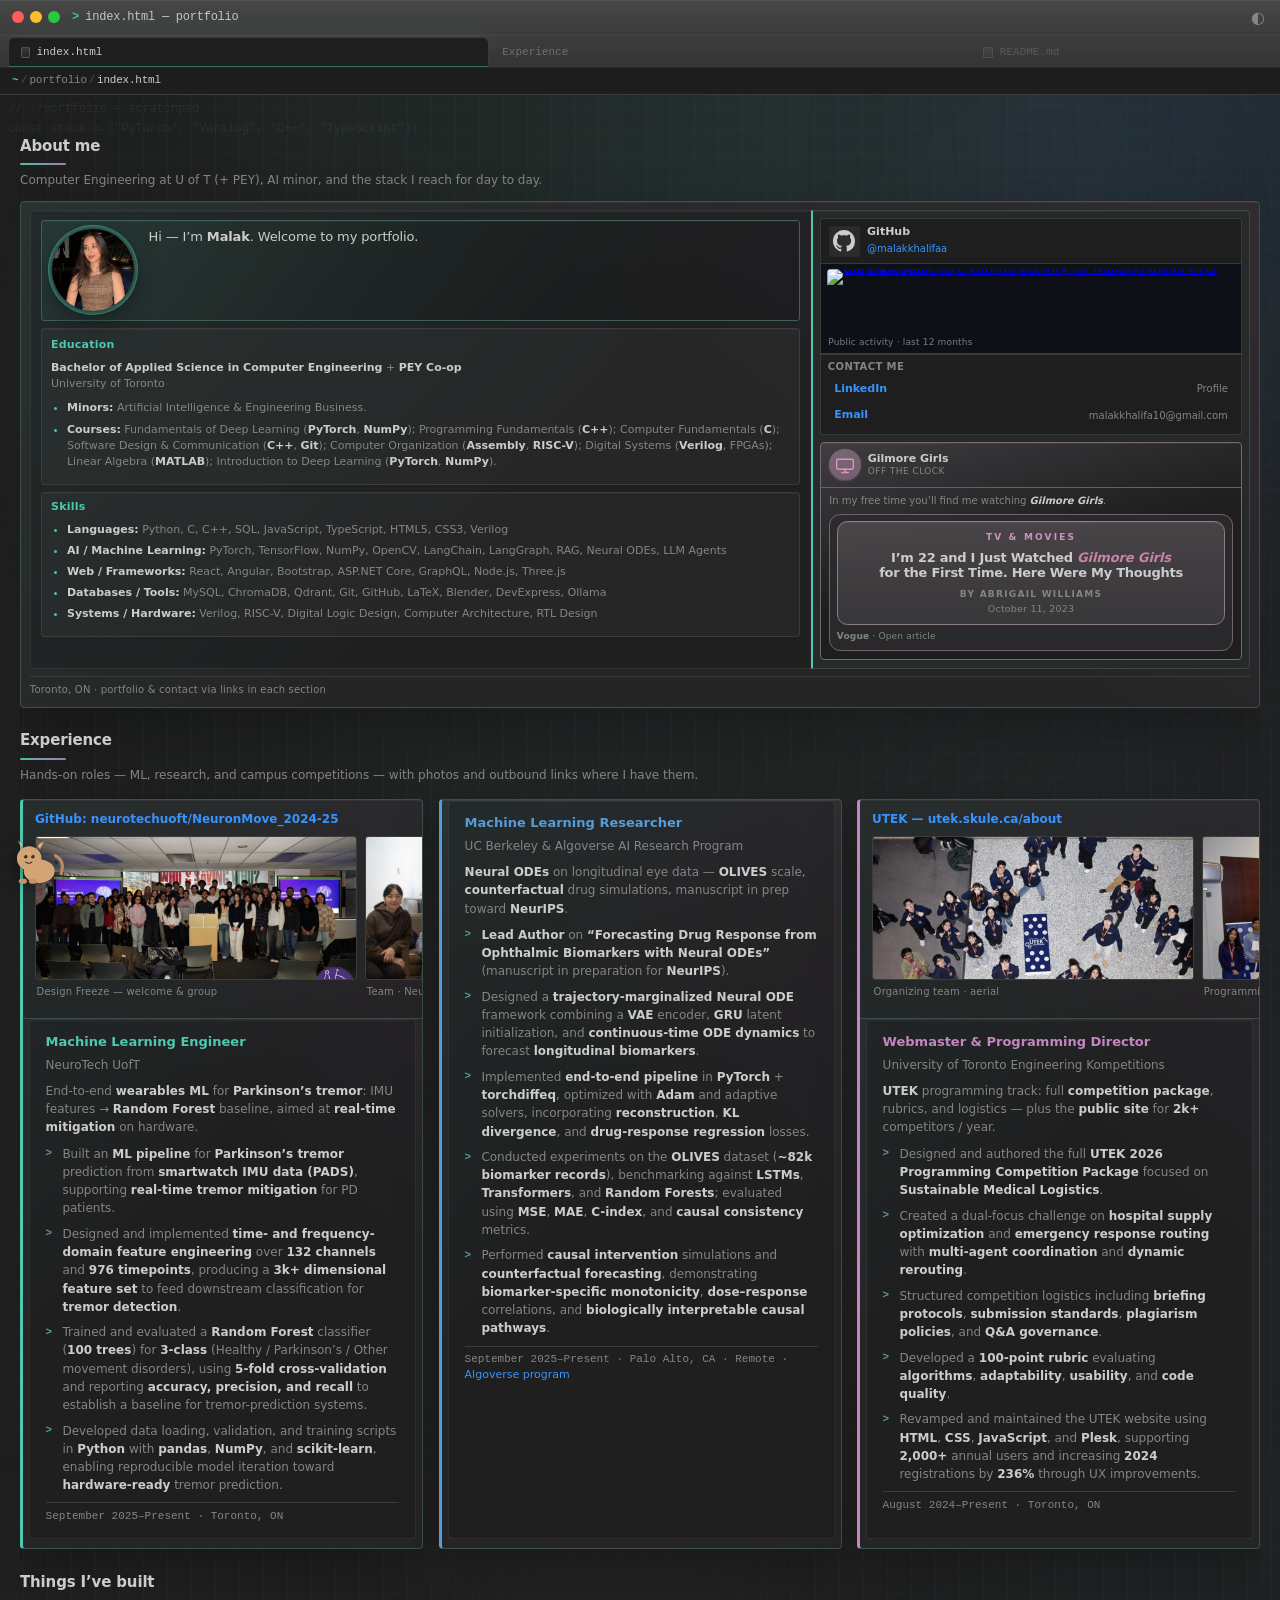
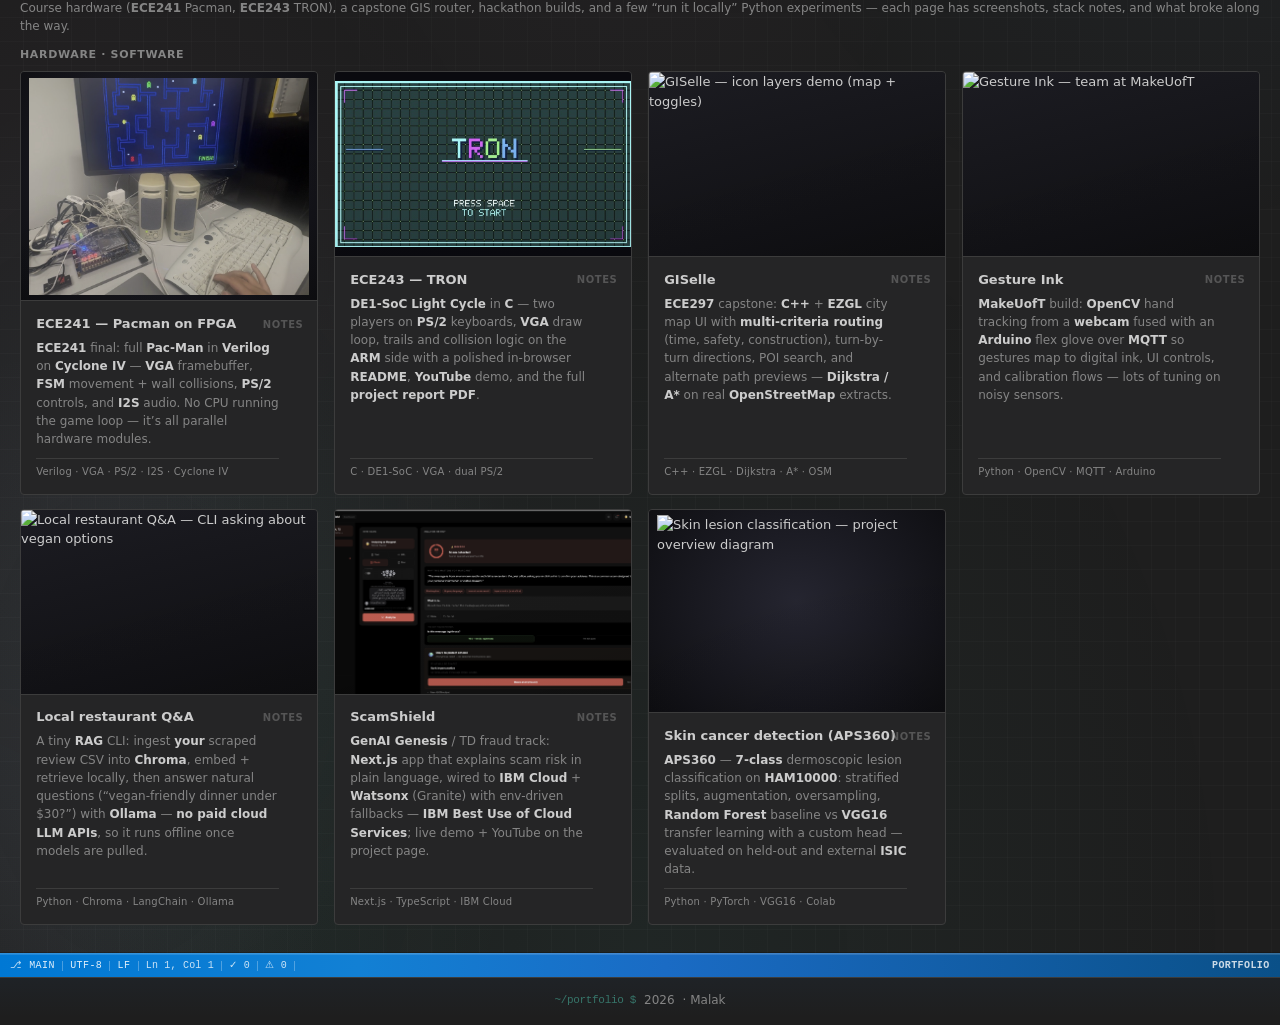
==== commit 0cfe80da: "done" ====
--- a/index.html
+++ b/index.html
@@ -172,9 +172,15 @@
                           target="_blank"
                           rel="noopener noreferrer"
                         >
-                          <span class="about-panel__gilmore-card-title"
-                            >I’m 22 and I Just Watched <cite>Gilmore Girls</cite> for the First Time. Here Were My Thoughts</span>
-                          <span class="about-panel__gilmore-card-meta"><em>Vogue</em> · 2023</span>
+                          <div class="about-panel__gilmore-mast">
+                            <p class="about-panel__gilmore-mast-label">TV &amp; Movies</p>
+                            <p class="about-panel__gilmore-mast-hed">
+                              I’m 22 and I Just Watched <cite>Gilmore Girls</cite> for the First Time. Here Were My Thoughts
+                            </p>
+                            <p class="about-panel__gilmore-mast-by">By Abrigail Williams</p>
+                            <p class="about-panel__gilmore-mast-date">October 11, 2023</p>
+                          </div>
+                          <span class="about-panel__gilmore-card-meta"><em>Vogue</em> · Open article</span>
                         </a>
                       </div>
                     </article>
--- a/styles.css
+++ b/styles.css
@@ -846,24 +846,36 @@
   flex-shrink: 0;
   display: flex;
   flex-direction: column;
-  border: 1px solid color-mix(in srgb, var(--term-border) 92%, transparent);
-  border-radius: var(--radius-sm);
+  border: 1px solid color-mix(in srgb, #e8b4d4 35%, var(--term-border) 65%);
+  border-radius: var(--radius-md);
   overflow: hidden;
-  background: var(--term-bg);
+  background: linear-gradient(
+    165deg,
+    color-mix(in srgb, rgba(232, 180, 212, 0.14) 100%, transparent) 0%,
+    var(--term-bg) 52%
+  );
+  box-shadow: 0 1px 0 color-mix(in srgb, rgba(255, 255, 255, 0.06) 100%, transparent) inset;
 }
 [data-theme="light"] .about-section .about-panel__aside .about-panel__gilmore {
-  background: var(--term-bg);
+  background: linear-gradient(
+    165deg,
+    color-mix(in srgb, rgba(232, 180, 212, 0.22) 100%, #fff) 0%,
+    var(--term-bg) 55%
+  );
+  border-color: color-mix(in srgb, #e8b4d4 45%, rgba(0, 0, 0, 0.08));
+  box-shadow: 0 1px 0 rgba(255, 255, 255, 0.75) inset;
 }
 .about-section .about-panel__gilmore-head {
   display: flex;
   align-items: center;
   gap: 0.45rem;
-  padding: 0.38rem 0.48rem 0.34rem;
-  border-bottom: 1px solid color-mix(in srgb, var(--term-border) 88%, transparent);
+  padding: 0.42rem 0.52rem 0.38rem;
+  border-bottom: 1px solid color-mix(in srgb, #e8b4d4 28%, var(--term-border) 72%);
   background: transparent;
 }
 [data-theme="light"] .about-section .about-panel__gilmore-head {
   background: transparent;
+  border-bottom-color: color-mix(in srgb, #e8b4d4 35%, rgba(0, 0, 0, 0.06));
 }
 .about-section .about-panel__gilmore-mark {
   display: flex;
@@ -872,13 +884,14 @@
   flex-shrink: 0;
   width: 1.95rem;
   height: 1.95rem;
-  border-radius: var(--radius-sm);
-  background: rgba(197, 134, 192, 0.18);
-  color: #c586c0;
+  border-radius: 999px;
+  background: color-mix(in srgb, rgba(232, 180, 212, 0.35) 100%, rgba(197, 134, 192, 0.2));
+  color: #d896c8;
+  box-shadow: 0 1px 2px color-mix(in srgb, rgba(197, 134, 192, 0.35) 100%, transparent);
 }
 [data-theme="light"] .about-section .about-panel__gilmore-mark {
-  background: rgba(197, 134, 192, 0.15);
-  color: #80589c;
+  background: color-mix(in srgb, rgba(232, 180, 212, 0.55) 100%, #f5e6f0);
+  color: #9b5a9a;
 }
 .about-section .about-panel__gilmore-head-text {
   min-width: 0;
@@ -894,10 +907,10 @@
   line-height: 1.25;
 }
 .about-section .about-panel__gilmore-body {
-  padding: 0.38rem 0.48rem 0.44rem;
+  padding: 0.42rem 0.52rem 0.48rem;
   display: flex;
   flex-direction: column;
-  gap: 0.32rem;
+  gap: 0.36rem;
 }
 .about-section .about-panel__gilmore-intro {
   margin: 0;
@@ -910,42 +923,99 @@
   font-weight: 600;
   color: var(--term-text);
 }
+.about-section .about-panel__gilmore-mast {
+  text-align: center;
+  padding: 0.55rem 0.42rem 0.52rem;
+  border-radius: 0.65rem;
+  background: linear-gradient(
+    180deg,
+    color-mix(in srgb, rgba(255, 232, 244, 0.14) 100%, transparent) 0%,
+    color-mix(in srgb, rgba(245, 228, 240, 0.08) 100%, transparent) 100%
+  );
+  border: 1px solid color-mix(in srgb, #f0cfe0 45%, var(--term-border) 55%);
+  box-shadow: 0 1px 0 color-mix(in srgb, rgba(255, 255, 255, 0.08) 100%, transparent) inset;
+}
+[data-theme="light"] .about-section .about-panel__gilmore-mast {
+  background: linear-gradient(180deg, #fffefb 0%, #fff5f9 100%);
+  border-color: color-mix(in srgb, #f5d0e4 55%, rgba(0, 0, 0, 0.06));
+  box-shadow:
+    0 1px 0 rgba(255, 255, 255, 0.95) inset,
+    0 6px 18px color-mix(in srgb, rgba(200, 120, 170, 0.08) 100%, transparent);
+}
+.about-section .about-panel__gilmore-mast-label {
+  margin: 0 0 0.42rem;
+  font-size: 0.5625rem;
+  font-weight: 600;
+  letter-spacing: 0.24em;
+  text-transform: uppercase;
+  line-height: 1.35;
+  color: color-mix(in srgb, #d896c8 85%, var(--term-muted) 15%);
+}
+[data-theme="light"] .about-section .about-panel__gilmore-mast-label {
+  color: #b565a4;
+}
+.about-section .about-panel__gilmore-mast-hed {
+  margin: 0 0 0.48rem;
+  font-size: clamp(0.65rem, 0.55vw + 0.52rem, 0.8125rem);
+  font-weight: 600;
+  letter-spacing: -0.02em;
+  line-height: 1.18;
+  color: var(--term-text);
+  text-wrap: balance;
+}
+.about-section .about-panel__gilmore-mast-hed cite {
+  font-style: italic;
+  font-weight: 600;
+  letter-spacing: -0.01em;
+  color: color-mix(in srgb, #c76b9a 75%, var(--term-text) 25%);
+}
+[data-theme="light"] .about-section .about-panel__gilmore-mast-hed cite {
+  color: #a04586;
+}
+.about-section .about-panel__gilmore-mast-by {
+  margin: 0 0 0.12rem;
+  font-size: 0.5625rem;
+  font-weight: 600;
+  letter-spacing: 0.14em;
+  text-transform: uppercase;
+  line-height: 1.4;
+  color: var(--term-muted);
+}
+.about-section .about-panel__gilmore-mast-date {
+  margin: 0;
+  font-size: 0.59375rem;
+  font-weight: 500;
+  letter-spacing: 0.02em;
+  line-height: 1.35;
+  color: var(--term-muted);
+}
+.about-section .about-panel__gilmore-card:hover .about-panel__gilmore-mast {
+  border-color: color-mix(in srgb, #e8a8cc 50%, var(--term-border) 50%);
+}
 .about-section .about-panel__gilmore-card {
   display: flex;
   flex-direction: column;
-  gap: 0.22rem;
-  padding: 0.34rem 0.42rem;
-  border-radius: var(--radius-sm);
-  border: 1px solid color-mix(in srgb, var(--term-border) 90%, transparent);
-  background: color-mix(in srgb, var(--term-surface) 85%, transparent);
+  gap: 0.32rem;
+  padding: 0.38rem 0.4rem 0.44rem;
+  border-radius: 0.7rem;
+  border: 1px solid color-mix(in srgb, #e8b4d4 32%, var(--term-border) 68%);
+  background: color-mix(in srgb, var(--term-surface) 78%, rgba(245, 230, 240, 0.12));
   text-decoration: none;
   color: inherit;
-  transition: background 0.12s ease, border-color 0.12s ease;
+  transition: background 0.12s ease, border-color 0.12s ease, box-shadow 0.12s ease;
 }
 [data-theme="light"] .about-section .about-panel__gilmore-card {
-  background: color-mix(in srgb, var(--term-surface) 94%, #fff);
+  background: color-mix(in srgb, #fff 88%, rgba(245, 230, 240, 0.65));
+  border-color: color-mix(in srgb, #e8b4d4 40%, rgba(0, 0, 0, 0.06));
 }
 .about-section .about-panel__gilmore-card:hover {
   background: var(--vscode-list-hover);
-  border-color: rgba(197, 134, 192, 0.45);
+  border-color: color-mix(in srgb, #d896c8 55%, var(--term-border) 45%);
+  box-shadow: 0 2px 10px color-mix(in srgb, rgba(197, 134, 192, 0.15) 100%, transparent);
 }
 .about-section .about-panel__gilmore-card:focus-visible {
   outline: 2px solid var(--vscode-focus-border);
   outline-offset: 1px;
-}
-.about-section .about-panel__gilmore-card-title {
-  font-size: 10px;
-  font-weight: 500;
-  line-height: 1.38;
-  color: var(--term-link);
-}
-.about-section .about-panel__gilmore-card:hover .about-panel__gilmore-card-title {
-  color: var(--term-link-hover);
-}
-.about-section .about-panel__gilmore-card-title cite {
-  font-style: italic;
-  font-weight: 600;
-  color: inherit;
 }
 .about-section .about-panel__gilmore-card-meta {
   font-size: 9px;
